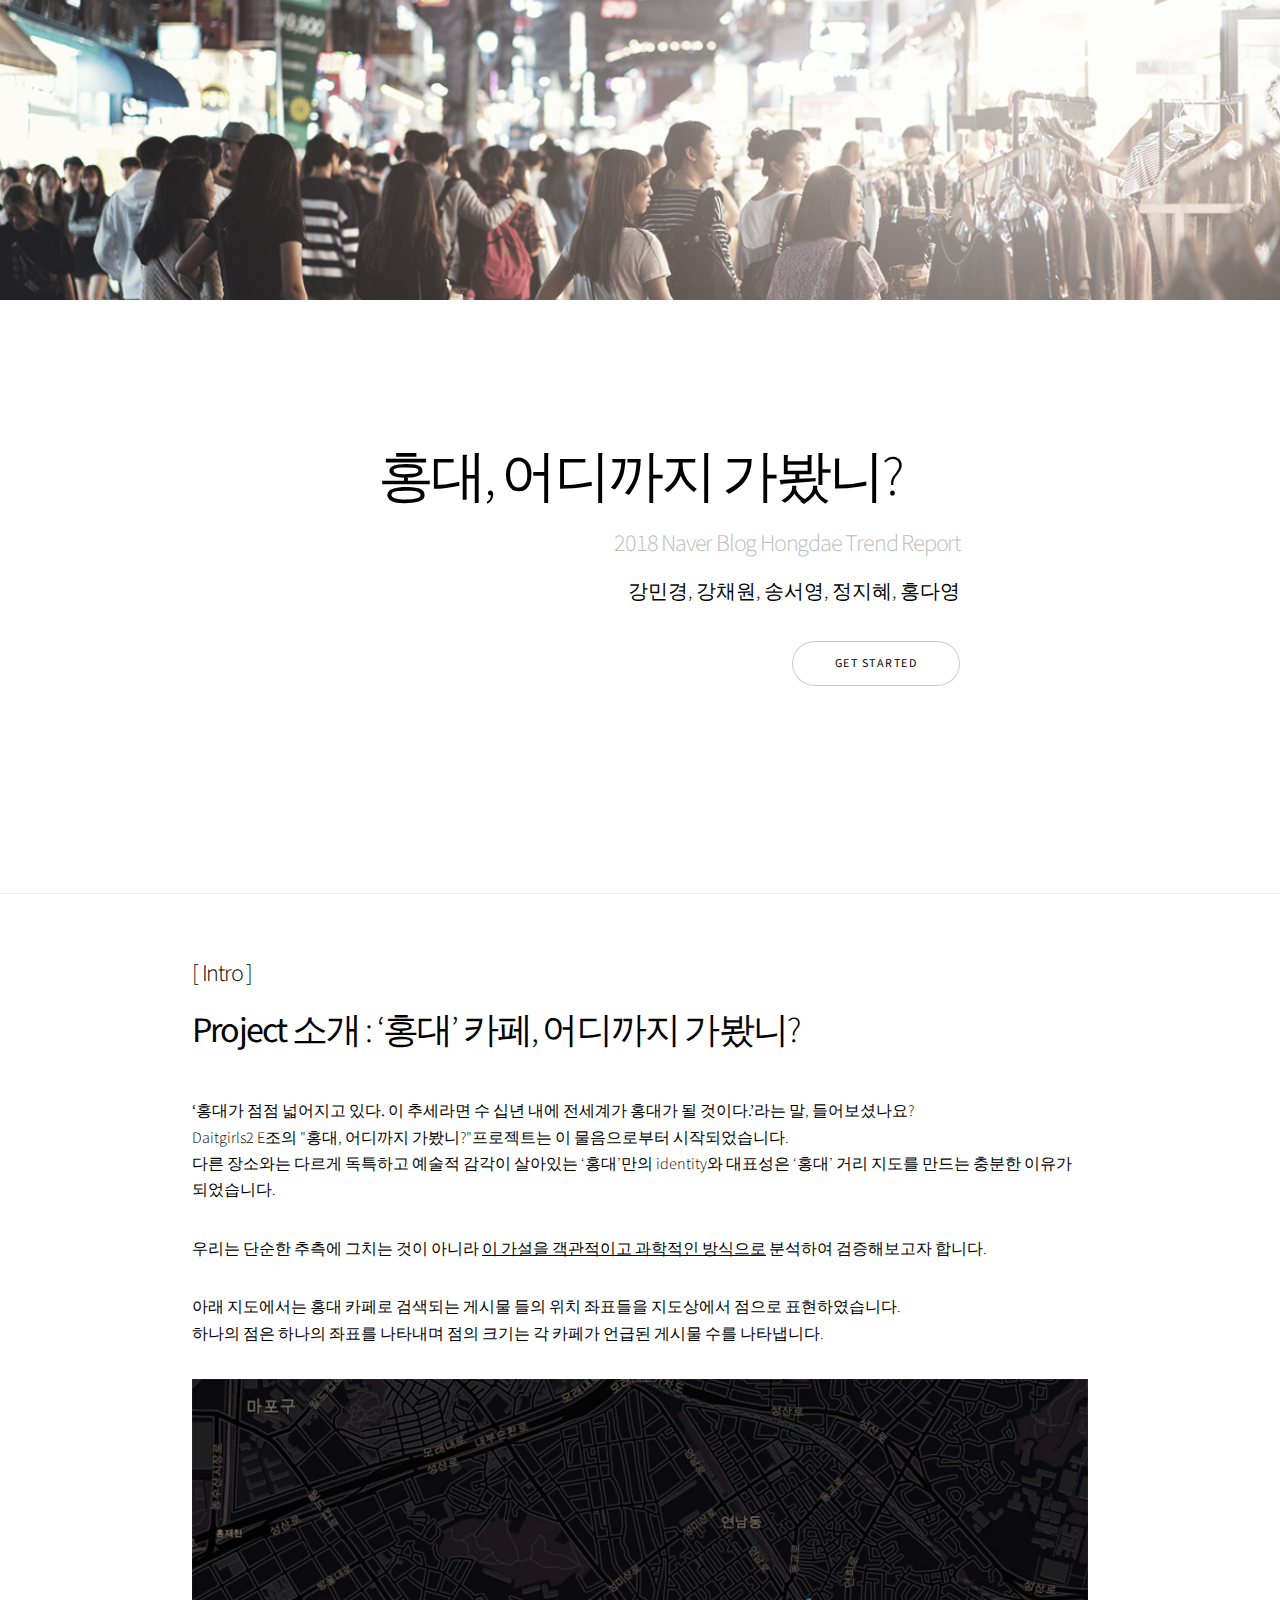
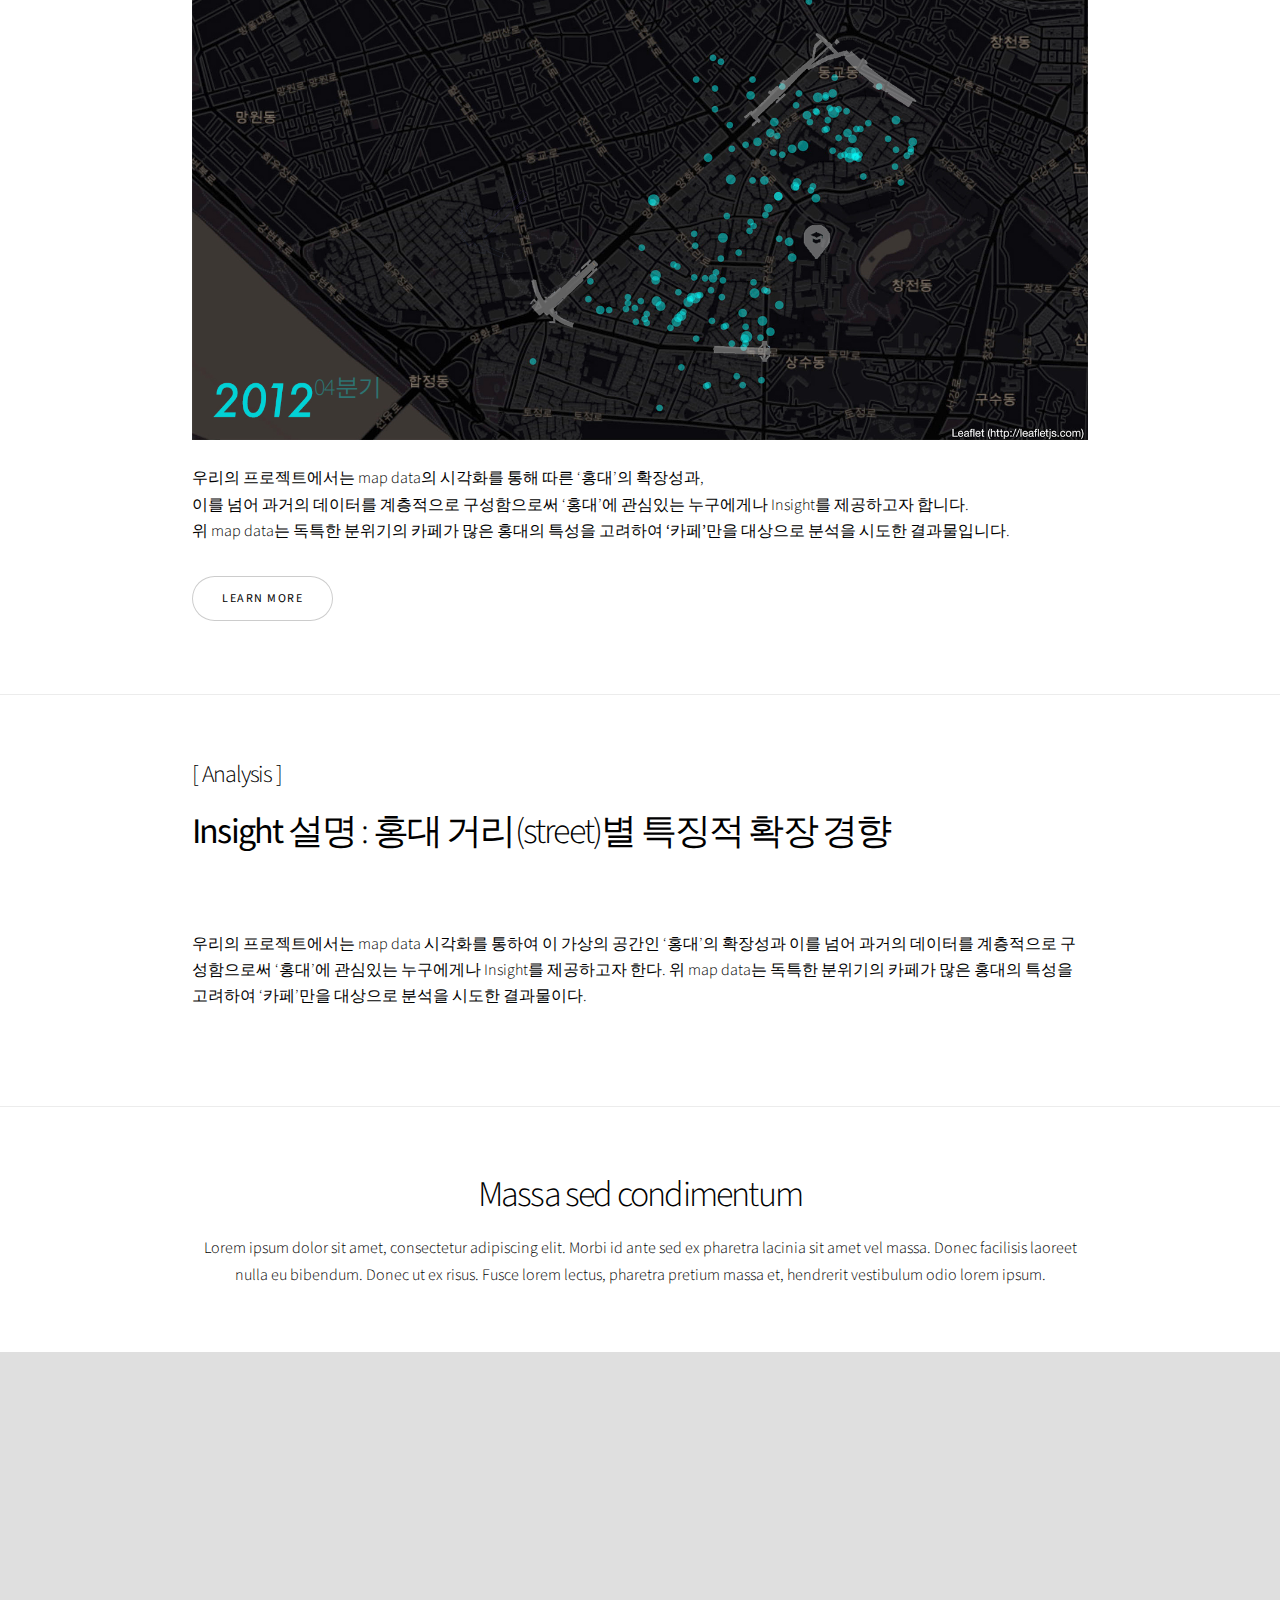
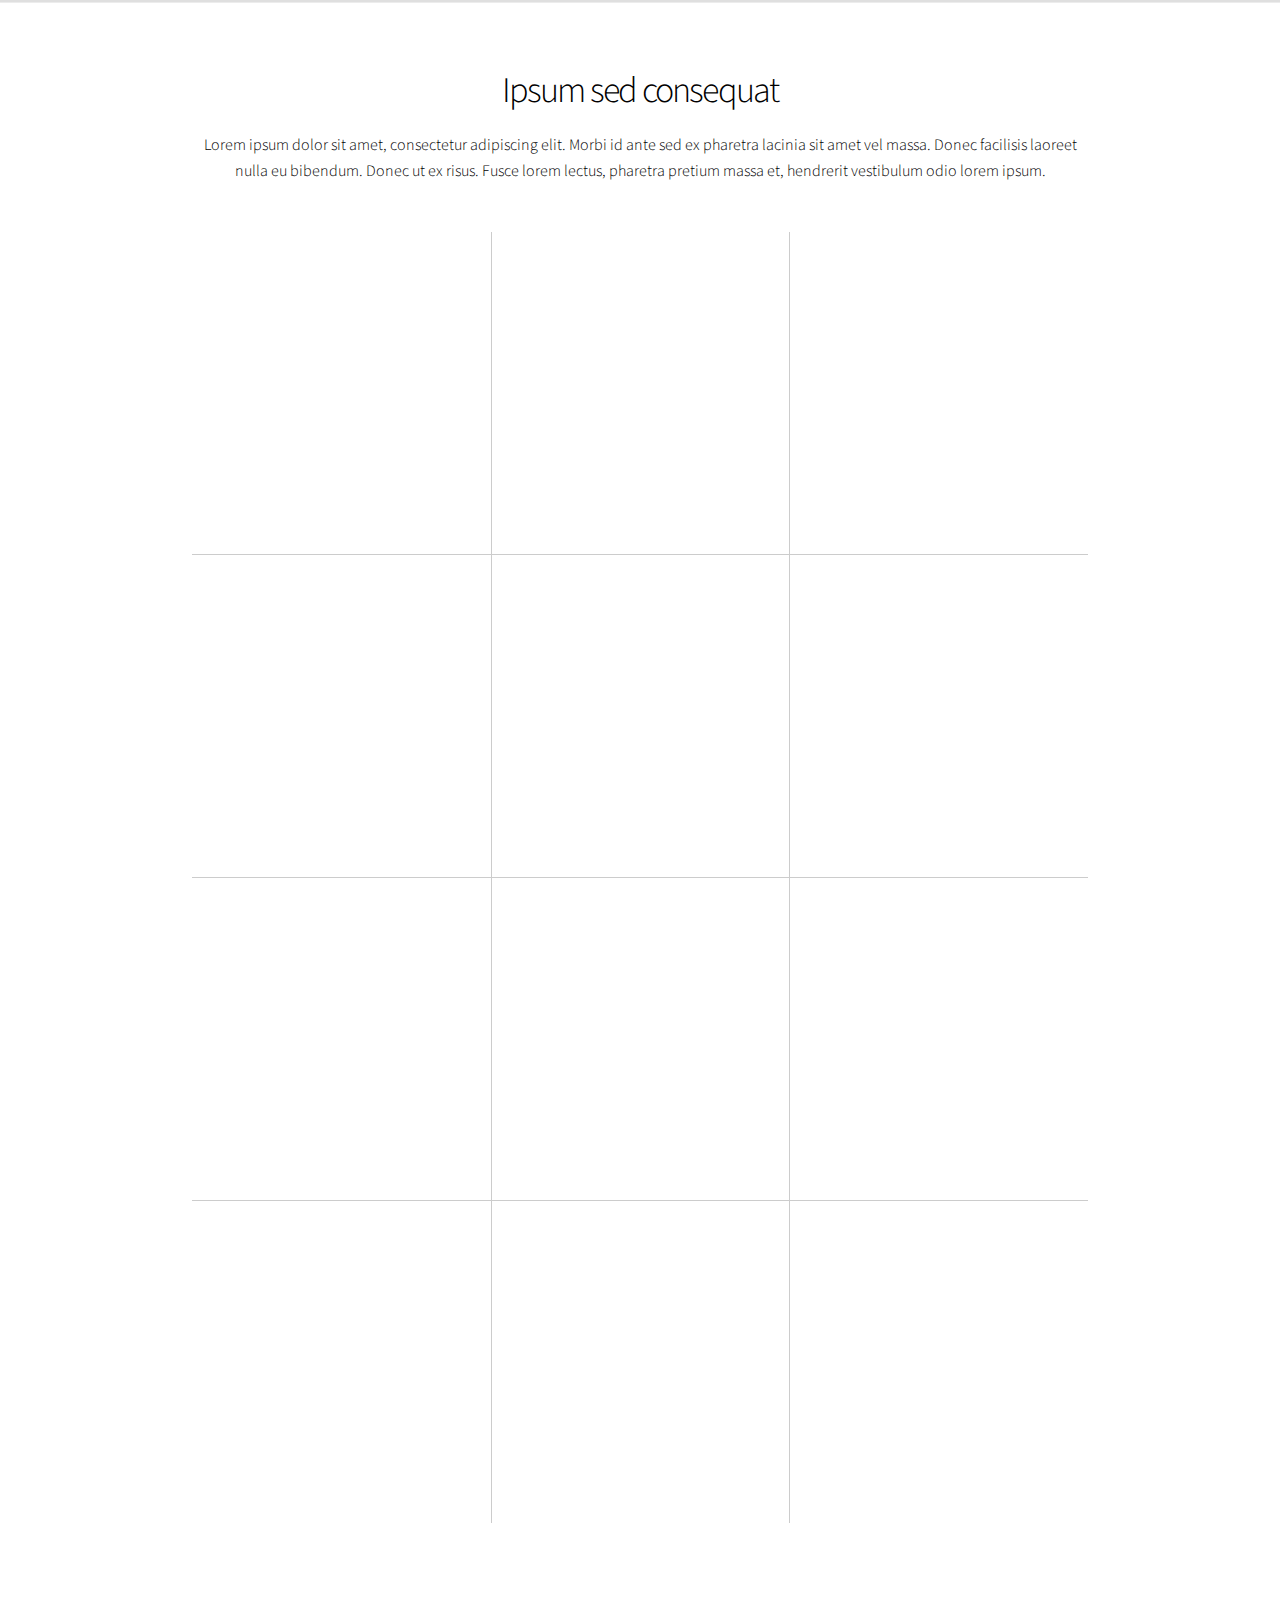
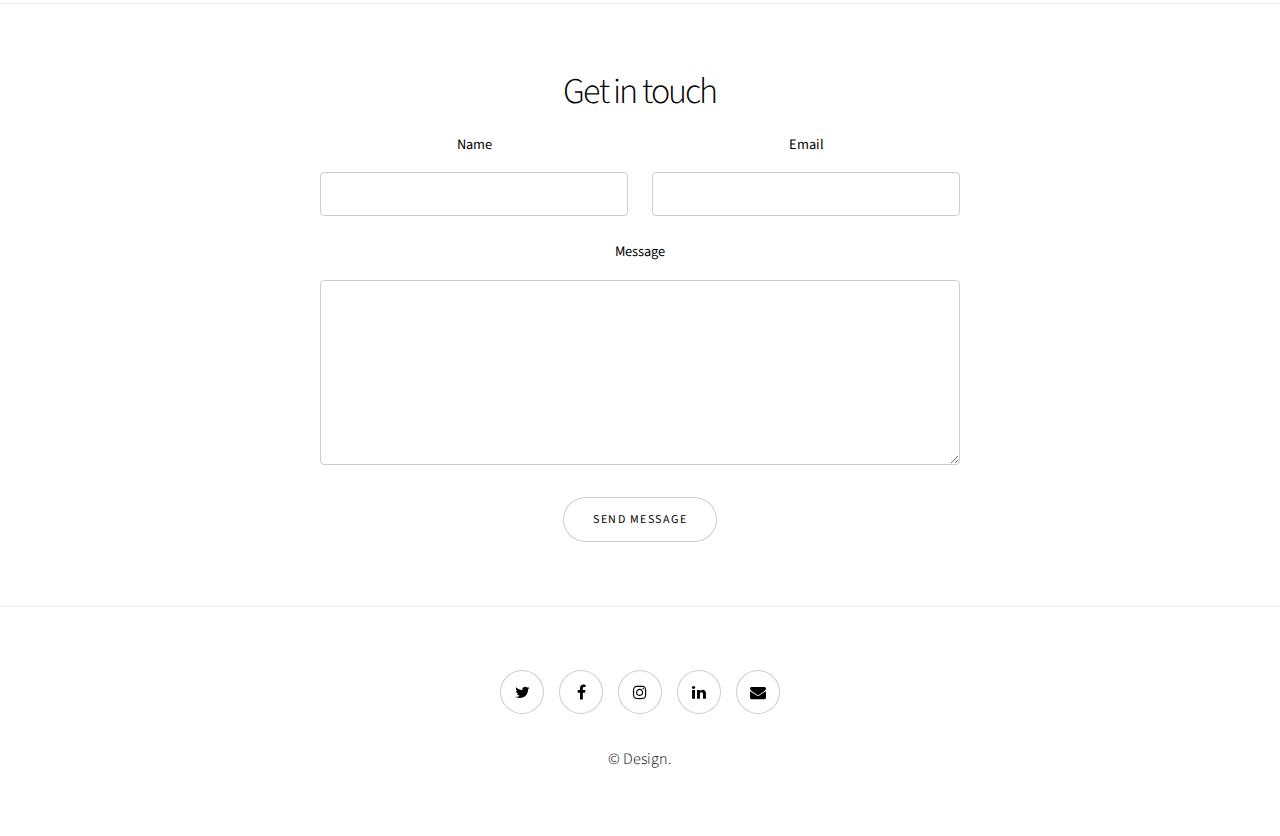
==== index.html @ febfe9d4 "first commit" ====
<!DOCTYPE HTML>

<html>
	<head>
		<title>홍대, 어디까지 가봤니?</title>
		<meta charset="utf-8" />
		<meta name="viewport" content="width=device-width, initial-scale=1, user-scalable=no" />
		<link rel="stylesheet" href="assets/css/main.css" />
		<noscript><link rel="stylesheet" href="assets/css/noscript.css" /></noscript>
	</head>
	<body class="is-preload">

	<!-- Title -->
			<img src="images/hongik-univ.jpg" alt="" class="title-img"/>
		<!-- Wrapper -->
			<div id="wrapper" class="divided">

				<!-- One -->
					<section class="banner style1 orient-left content-align-left image-position-right fullscreen onload-image-fade-in onload-content-fade-right">
						<div class="content">
							<h1 style="text-align: center;"><b>홍대</b>, 어디까지 가봤니?</h1><h3 style="color: #bdbcbc; text-align: right;">2018 Naver Blog Hongdae Trend Report</h3>

							<p class="major" style="text-align: right;">강민경, 강채원, 송서영, 정지혜, 홍다영</p>


							<ul class="actions stacked">
								<li><a href="#first" class="button big wide smooth-scroll-middle">Get Started</a></li>
							</ul>
						</div>
					</section>


				<!-- Two -->
					<section class="spotlight style1 orient-right content-align-left image-position-center onscroll-image-fade-in" id="first">
						<div class="content">
							<h3>[ Intro ]</h3><h2><b> Project 소개</b> : ‘홍대’ 카페, 어디까지 가봤니?</h2><br />
								<b>‘홍대가 점점 넓어지고 있다. 이 추세라면 수 십년 내에 전세계가 홍대가 될 것이다.’</b>라는 말, 들어보셨나요?<br />
								Daitgirls2 E조의 "홍대, 어디까지 가봤니?"프로젝트는 이 물음으로부터 시작되었습니다. <br />
								다른 장소와는 다르게 독특하고 예술적 감각이 살아있는 ‘홍대’만의 identity와 대표성은 ‘홍대’ 거리 지도를 만드는 충분한 이유가 되었습니다.
							</p>우리는 단순한 추측에 그치는 것이 아니라 <u>이 가설을 객관적이고 과학적인 방식으로</u> 분석하여 검증해보고자 합니다.</p>

							<p>아래 지도에서는 <b>홍대 카페</b>로 검색되는 게시물 들의 위치 좌표들을 지도상에서 점으로 표현하였습니다.<br />
								하나의 점은 하나의 좌표를 나타내며 점의 크기는 각 카페가 언급된 게시물 수를 나타냅니다.</p>

							  <ul class="yearly-map">
							    <li><img src="images/img_normal/1.jpg" alt=""><h3>03분기</h3></li>
							    <li><img src="images/img_normal/2.jpg" alt=""><h3>04분기</h3></li>
							    <li><img src="images/img_normal/3.jpg" alt=""><h3>01분기</h3></li>
							    <li><img src="images/img_normal/4.jpg" alt=""><h3>02분기</h3></li>
							    <li><img src="images/img_normal/5.jpg" alt=""><h3>03분기</h3></li>
							    <li><img src="images/img_normal/6.jpg" alt=""><h3>04분기</h3></li>
							    <li><img src="images/img_normal/7.jpg" alt=""><h3>01분기</h3></li>
							    <li><img src="images/img_normal/8.jpg" alt=""><h3>02분기</h3></li>
							    <li><img src="images/img_normal/9.jpg" alt=""><h3>03분기</h3></li>
							    <li><img src="images/img_normal/10.jpg" alt=""><h3>04분기</h3></li>
							    <li><img src="images/img_normal/11.jpg" alt=""><h3>01분기</h3></li>
							    <li><img src="images/img_normal/12.jpg" alt=""><h3>02분기</h3></li>
							    <li><img src="images/img_normal/13.jpg" alt=""><h3>03분기</h3></li>
							    <li><img src="images/img_normal/14.jpg" alt=""><h3>04분기</h3></li>
							    <li><img src="images/img_normal/15.jpg" alt=""><h3>01분기</h3></li>
							    <li><img src="images/img_normal/16.jpg" alt=""><h3>02분기</h3></li>
							    <li><img src="images/img_normal/17.jpg" alt=""><h3>03분기</h3></li>
							    <li><img src="images/img_normal/18.jpg" alt=""><h3>04분기</h3></li>
							    <li><img src="images/img_normal/19.jpg" alt=""><h3>01분기</h3></li>
							    <li><img src="images/img_normal/20.jpg" alt=""><h3>02분기</h3></li>
							    <li><img src="images/img_normal/21.jpg" alt=""><h3>03분기</h3></li>
							    <li><img src="images/img_normal/22.jpg" alt=""><h3>04분기</h3></li>
							    <li><img src="images/img_normal/23.jpg" alt=""><h3>01분기</h3></li>
							    <li><img src="images/img_normal/24.jpg" alt=""><h3>02분기</h3></li>
							  </ul>
								<br /><br /><br /><br /><br /><br /><br /><br /><br /><br /><br /><br /><br /><br /><br /><br /><br /><br /><br /><br />
								<br /><br /><br /><br /><br /><br />
							<p>
								우리의 프로젝트에서는 map data의 시각화를 통해 따른 ‘홍대’의 확장성과, <br />
								이를 넘어 과거의 데이터를 계층적으로 구성함으로써 ‘홍대’에 관심있는 누구에게나 Insight를 제공하고자 합니다.<br />
								위 map data는 독특한 분위기의 카페가 많은 홍대의 특성을 고려하여 <b>‘카페’</b>만을 대상으로 분석을 시도한 결과물입니다.
							</p>


							<ul class="actions stacked">
								<li><a href="#second" class="button">Learn More</a></li>
							</ul>
						</div>
					</section>


					<section class="spotlight style1 orient-right content-align-left image-position-center onscroll-image-fade-in" id="second">
						<div class="content">
							<h3>[ Analysis ]</h3><h2><b> Insight 설명</b> : 홍대 거리(street)별 특징적 확장 경향</h2><br />
								<p></p>
							  <ul class="yearly-map">
							    <!-- <li><img src="images/img_normal/1.jpg" alt=""><h3>03분기</h3></li>
							    <li><img src="images/img_normal/2.jpg" alt=""><h3>04분기</h3></li>
							    <li><img src="images/img_normal/3.jpg" alt=""><h3>01분기</h3></li>
							    <li><img src="images/img_normal/4.jpg" alt=""><h3>02분기</h3></li>
							    <li><img src="images/img_normal/5.jpg" alt=""><h3>03분기</h3></li>
							    <li><img src="images/img_normal/6.jpg" alt=""><h3>04분기</h3></li>
							    <li><img src="images/img_normal/7.jpg" alt=""><h3>01분기</h3></li>
							    <li><img src="images/img_normal/8.jpg" alt=""><h3>02분기</h3></li>
							    <li><img src="images/img_normal/9.jpg" alt=""><h3>03분기</h3></li>
							    <li><img src="images/img_normal/10.jpg" alt=""><h3>04분기</h3></li>
							    <li><img src="images/img_normal/11.jpg" alt=""><h3>01분기</h3></li>
							    <li><img src="images/img_normal/12.jpg" alt=""><h3>02분기</h3></li>
							    <li><img src="images/img_normal/13.jpg" alt=""><h3>03분기</h3></li>
							    <li><img src="images/img_normal/14.jpg" alt=""><h3>04분기</h3></li>
							    <li><img src="images/img_normal/15.jpg" alt=""><h3>01분기</h3></li>
							    <li><img src="images/img_normal/16.jpg" alt=""><h3>02분기</h3></li>
							    <li><img src="images/img_normal/17.jpg" alt=""><h3>03분기</h3></li>
							    <li><img src="images/img_normal/18.jpg" alt=""><h3>04분기</h3></li>
							    <li><img src="images/img_normal/19.jpg" alt=""><h3>01분기</h3></li>
							    <li><img src="images/img_normal/20.jpg" alt=""><h3>02분기</h3></li>
							    <li><img src="images/img_normal/21.jpg" alt=""><h3>03분기</h3></li>
							    <li><img src="images/img_normal/22.jpg" alt=""><h3>04분기</h3></li>
							    <li><img src="images/img_normal/23.jpg" alt=""><h3>01분기</h3></li>
							    <li><img src="images/img_normal/24.jpg" alt=""><h3>02분기</h3></li>
							  </ul>
								<br /><br /><br /><br /><br /><br /><br /><br /><br /><br /><br /><br /><br /><br /><br /><br /><br /><br /><br /><br />
								<br /><br /><br /><br /><br /><br /> -->
							<p>
								우리의 프로젝트에서는 map data 시각화를 통하여 이 가상의 공간인 ‘홍대’의 확장성과 이를 넘어 과거의 데이터를 계층적으로 구성함으로써 ‘홍대’에 관심있는 누구에게나 Insight를 제공하고자 한다.
	위 map data는 독특한 분위기의 카페가 많은 홍대의 특성을 고려하여 ‘카페’만을 대상으로 분석을 시도한 결과물이다.
							</p>


							<ul class="actions stacked">
								<li><a href="#" class="button">Learn More</a></li>
							</ul>
						</div>

					</section>





				<!-- Three -->
					<!-- <section class="spotlight style1 orient-left content-align-left image-position-center onscroll-image-fade-in">
						<div class="content">
							<h2>Tempus adipiscing</h2>
							<p>Lorem ipsum dolor sit amet, consectetur adipiscing elit. Morbi id ante sed ex pharetra lacinia sit amet vel massa. Donec facilisis laoreet nulla eu bibendum. Donec ut ex risus. Fusce lorem lectus, pharetra pretium massa et, hendrerit vestibulum odio lorem ipsum dolor sit amet.</p>
							<ul class="actions stacked">
								<li><a href="#" class="button">Learn More</a></li>
							</ul>
						</div>
						<div class="image">
							<img src="images/spotlight02.jpg" alt="" />
						</div>
					</section> -->

				<!-- Four -->
					<!-- <section class="spotlight style1 orient-right content-align-left image-position-center onscroll-image-fade-in">
						<div class="content">
							<h2>Pharetra etiam nulla</h2>
							<p>Lorem ipsum dolor sit amet, consectetur adipiscing elit. Morbi id ante sed ex pharetra lacinia sit amet vel massa. Donec facilisis laoreet nulla eu bibendum. Donec ut ex risus. Fusce lorem lectus, pharetra pretium massa et, hendrerit vestibulum odio lorem ipsum dolor sit amet.</p>
							<ul class="actions stacked">
								<li><a href="#" class="button">Learn More</a></li>
							</ul>
						</div>
						<div class="image">
							<img src="images/spotlight03.jpg" alt="" />
						</div>
					</section> -->

				<!-- Five -->
					<section class="wrapper style1 align-center">
						<div class="inner">
							<h2>Massa sed condimentum</h2>
							<p>Lorem ipsum dolor sit amet, consectetur adipiscing elit. Morbi id ante sed ex pharetra lacinia sit amet vel massa. Donec facilisis laoreet nulla eu bibendum. Donec ut ex risus. Fusce lorem lectus, pharetra pretium massa et, hendrerit vestibulum odio lorem ipsum.</p>
						</div>

						<!-- Gallery -->
							<div class="gallery style2 medium lightbox onscroll-fade-in">
								<article>
									<a href="images/gallery/fulls/01.jpg" class="image">
										<img src="images/gallery/thumbs/01.jpg" alt="" />
									</a>
									<div class="caption">
										<h3>Ipsum Dolor</h3>
										<p>Lorem ipsum dolor amet, consectetur magna etiam elit. Etiam sed ultrices.</p>
										<ul class="actions fixed">
											<li><span class="button small">Details</span></li>
										</ul>
									</div>
								</article>
								<article>
									<a href="images/gallery/fulls/02.jpg" class="image">
										<img src="images/gallery/thumbs/02.jpg" alt="" />
									</a>
									<div class="caption">
										<h3>Feugiat Lorem</h3>
										<p>Lorem ipsum dolor amet, consectetur magna etiam elit. Etiam sed ultrices.</p>
										<ul class="actions fixed">
											<li><span class="button small">Details</span></li>
										</ul>
									</div>
								</article>
								<article>
									<a href="images/gallery/fulls/03.jpg" class="image">
										<img src="images/gallery/thumbs/03.jpg" alt="" />
									</a>
									<div class="caption">
										<h3>Magna Amet</h3>
										<p>Lorem ipsum dolor amet, consectetur magna etiam elit. Etiam sed ultrices.</p>
										<ul class="actions fixed">
											<li><span class="button small">Details</span></li>
										</ul>
									</div>
								</article>
								<article>
									<a href="images/gallery/fulls/04.jpg" class="image">
										<img src="images/gallery/thumbs/04.jpg" alt="" />
									</a>
									<div class="caption">
										<h3>Sed Tempus</h3>
										<p>Lorem ipsum dolor amet, consectetur magna etiam elit. Etiam sed ultrices.</p>
										<ul class="actions fixed">
											<li><span class="button small">Details</span></li>
										</ul>
									</div>
								</article>
								<article>
									<a href="images/gallery/fulls/05.jpg" class="image">
										<img src="images/gallery/thumbs/05.jpg" alt="" />
									</a>
									<div class="caption">
										<h3>Ultrices Magna</h3>
										<p>Lorem ipsum dolor amet, consectetur magna etiam elit. Etiam sed ultrices.</p>
										<ul class="actions fixed">
											<li><span class="button small">Details</span></li>
										</ul>
									</div>
								</article>
								<article>
									<a href="images/gallery/fulls/06.jpg" class="image">
										<img src="images/gallery/thumbs/06.jpg" alt="" />
									</a>
									<div class="caption">
										<h3>Sed Tempus</h3>
										<p>Lorem ipsum dolor amet, consectetur magna etiam elit. Etiam sed ultrices.</p>
										<ul class="actions fixed">
											<li><span class="button small">Details</span></li>
										</ul>
									</div>
								</article>
								<article>
									<a href="images/gallery/fulls/07.jpg" class="image">
										<img src="images/gallery/thumbs/07.jpg" alt="" />
									</a>
									<div class="caption">
										<h3>Ipsum Lorem</h3>
										<p>Lorem ipsum dolor amet, consectetur magna etiam elit. Etiam sed ultrices.</p>
										<ul class="actions fixed">
											<li><span class="button small">Details</span></li>
										</ul>
									</div>
								</article>
								<article>
									<a href="images/gallery/fulls/08.jpg" class="image">
										<img src="images/gallery/thumbs/08.jpg" alt="" />
									</a>
									<div class="caption">
										<h3>Magna Risus</h3>
										<p>Lorem ipsum dolor amet, consectetur magna etiam elit. Etiam sed ultrices.</p>
										<ul class="actions fixed">
											<li><span class="button small">Details</span></li>
										</ul>
									</div>
								</article>
								<article>
									<a href="images/gallery/fulls/09.jpg" class="image">
										<img src="images/gallery/thumbs/09.jpg" alt="" />
									</a>
									<div class="caption">
										<h3>Tempus Dolor</h3>
										<p>Lorem ipsum dolor amet, consectetur magna etiam elit. Etiam sed ultrices.</p>
										<ul class="actions fixed">
											<li><span class="button small">Details</span></li>
										</ul>
									</div>
								</article>
								<article>
									<a href="images/gallery/fulls/10.jpg" class="image">
										<img src="images/gallery/thumbs/10.jpg" alt="" />
									</a>
									<div class="caption">
										<h3>Sed Etiam</h3>
										<p>Lorem ipsum dolor amet, consectetur magna etiam elit. Etiam sed ultrices.</p>
										<ul class="actions fixed">
											<li><span class="button small">Details</span></li>
										</ul>
									</div>
								</article>
								<article>
									<a href="images/gallery/fulls/11.jpg" class="image">
										<img src="images/gallery/thumbs/11.jpg" alt="" />
									</a>
									<div class="caption">
										<h3>Magna Lorem</h3>
										<p>Lorem ipsum dolor amet, consectetur magna etiam elit. Etiam sed ultrices.</p>
										<ul class="actions fixed">
											<li><span class="button small">Details</span></li>
										</ul>
									</div>
								</article>
								<article>
									<a href="images/gallery/fulls/12.jpg" class="image">
										<img src="images/gallery/thumbs/12.jpg" alt="" />
									</a>
									<div class="caption">
										<h3>Ipsum Dolor</h3>
										<p>Lorem ipsum dolor amet, consectetur magna etiam elit. Etiam sed ultrices.</p>
										<ul class="actions fixed">
											<li><span class="button small">Details</span></li>
										</ul>
									</div>
								</article>
							</div>

					</section>

				<!-- Six -->
					<section class="wrapper style1 align-center">
						<div class="inner">
							<h2>Ipsum sed consequat</h2>
							<p>Lorem ipsum dolor sit amet, consectetur adipiscing elit. Morbi id ante sed ex pharetra lacinia sit amet vel massa. Donec facilisis laoreet nulla eu bibendum. Donec ut ex risus. Fusce lorem lectus, pharetra pretium massa et, hendrerit vestibulum odio lorem ipsum.</p>
							<div class="items style1 medium onscroll-fade-in">
								<section>
									<span class="icon style2 major fa-diamond"></span>
									<h3>Lorem</h3>
									<p>Lorem ipsum dolor sit amet, consectetur adipiscing elit. Morbi dui turpis, cursus eget orci amet aliquam congue semper. Etiam eget ultrices risus nec tempor elit.</p>
								</section>
								<section>
									<span class="icon style2 major fa-save"></span>
									<h3>Ipsum</h3>
									<p>Lorem ipsum dolor sit amet, consectetur adipiscing elit. Morbi dui turpis, cursus eget orci amet aliquam congue semper. Etiam eget ultrices risus nec tempor elit.</p>
								</section>
								<section>
									<span class="icon style2 major fa-bar-chart"></span>
									<h3>Dolor</h3>
									<p>Lorem ipsum dolor sit amet, consectetur adipiscing elit. Morbi dui turpis, cursus eget orci amet aliquam congue semper. Etiam eget ultrices risus nec tempor elit.</p>
								</section>
								<section>
									<span class="icon style2 major fa-wifi"></span>
									<h3>Amet</h3>
									<p>Lorem ipsum dolor sit amet, consectetur adipiscing elit. Morbi dui turpis, cursus eget orci amet aliquam congue semper. Etiam eget ultrices risus nec tempor elit.</p>
								</section>
								<section>
									<span class="icon style2 major fa-cog"></span>
									<h3>Magna</h3>
									<p>Lorem ipsum dolor sit amet, consectetur adipiscing elit. Morbi dui turpis, cursus eget orci amet aliquam congue semper. Etiam eget ultrices risus nec tempor elit.</p>
								</section>
								<section>
									<span class="icon style2 major fa-paper-plane"></span>
									<h3>Tempus</h3>
									<p>Lorem ipsum dolor sit amet, consectetur adipiscing elit. Morbi dui turpis, cursus eget orci amet aliquam congue semper. Etiam eget ultrices risus nec tempor elit.</p>
								</section>
								<section>
									<span class="icon style2 major fa-desktop"></span>
									<h3>Aliquam</h3>
									<p>Lorem ipsum dolor sit amet, consectetur adipiscing elit. Morbi dui turpis, cursus eget orci amet aliquam congue semper. Etiam eget ultrices risus nec tempor elit.</p>
								</section>
								<section>
									<span class="icon style2 major fa-refresh"></span>
									<h3>Elit</h3>
									<p>Lorem ipsum dolor sit amet, consectetur adipiscing elit. Morbi dui turpis, cursus eget orci amet aliquam congue semper. Etiam eget ultrices risus nec tempor elit.</p>
								</section>
								<section>
									<span class="icon style2 major fa-hashtag"></span>
									<h3>Morbi</h3>
									<p>Lorem ipsum dolor sit amet, consectetur adipiscing elit. Morbi dui turpis, cursus eget orci amet aliquam congue semper. Etiam eget ultrices risus nec tempor elit.</p>
								</section>
								<section>
									<span class="icon style2 major fa-bolt"></span>
									<h3>Turpis</h3>
									<p>Lorem ipsum dolor sit amet, consectetur adipiscing elit. Morbi dui turpis, cursus eget orci amet aliquam congue semper. Etiam eget ultrices risus nec tempor elit.</p>
								</section>
								<section>
									<span class="icon style2 major fa-envelope"></span>
									<h3>Ultrices</h3>
									<p>Lorem ipsum dolor sit amet, consectetur adipiscing elit. Morbi dui turpis, cursus eget orci amet aliquam congue semper. Etiam eget ultrices risus nec tempor elit.</p>
								</section>
								<section>
									<span class="icon style2 major fa-leaf"></span>
									<h3>Risus</h3>
									<p>Lorem ipsum dolor sit amet, consectetur adipiscing elit. Morbi dui turpis, cursus eget orci amet aliquam congue semper. Etiam eget ultrices risus nec tempor elit.</p>
								</section>
							</div>
						</div>
					</section>

				<!-- Seven -->
					<section class="wrapper style1 align-center">
						<div class="inner medium">
							<h2>Get in touch</h2>
							<form method="post" action="#">
								<div class="fields">
									<div class="field half">
										<label for="name">Name</label>
										<input type="text" name="name" id="name" value="" />
									</div>
									<div class="field half">
										<label for="email">Email</label>
										<input type="email" name="email" id="email" value="" />
									</div>
									<div class="field">
										<label for="message">Message</label>
										<textarea name="message" id="message" rows="6"></textarea>
									</div>
								</div>
								<ul class="actions special">
									<li><input type="submit" name="submit" id="submit" value="Send Message" /></li>
								</ul>
							</form>

						</div>
					</section>

				<!-- Footer -->
					<footer class="wrapper style1 align-center">
						<div class="inner">
							<ul class="icons">
								<li><a href="#" class="icon style2 fa-twitter"><span class="label">Twitter</span></a></li>
								<li><a href="#" class="icon style2 fa-facebook"><span class="label">Facebook</span></a></li>
								<li><a href="#" class="icon style2 fa-instagram"><span class="label">Instagram</span></a></li>
								<li><a href="#" class="icon style2 fa-linkedin"><span class="label">LinkedIn</span></a></li>
								<li><a href="#" class="icon style2 fa-envelope"><span class="label">Email</span></a></li>
							</ul>
							<p>&copy; Design</a>.</p>
						</div>
					</footer>

			</div>

		<!-- Scripts -->
			<script src="assets/js/jquery.min.js"></script>
			<script src="assets/js/jquery.scrollex.min.js"></script>
			<script src="assets/js/jquery.scrolly.min.js"></script>
			<script src="assets/js/browser.min.js"></script>
			<script src="assets/js/breakpoints.min.js"></script>
			<script src="assets/js/util.js"></script>
			<script src="assets/js/main.js"></script>


		  <script>
			  var lis = document.querySelectorAll(".yearly-map li");
			  var index = 0;
			  var paused = false;

			  window.addEventListener('load', function() {
			    nextSlide();

			    document.querySelector('.yearly-map').addEventListener('mouseover', function() {
			      paused = true;
			    });
			    document.querySelector('.yearly-map').addEventListener('mouseleave', function() {
			      paused = false;
			    });
			  })

			  function nextSlide() {
			    window.setTimeout(nextSlide, 500);
			    if(paused) return;

			    for(var i = 0; i < lis.length; i++) {
			      if(i === index) {
			        lis[i].setAttribute("class", "visible");
			      } else {
			        lis[i].setAttribute("class", "");
			      }
			    }

			    index = (index + 1) % lis.length;
			  }
		  </script>

	</body>
</html>
---- assets/css/main.css ----
@import url(font-awesome.min.css);
@import url("https://fonts.googleapis.com/css?family=Source+Sans+Pro:300,300i,400,400i");

html, body, div, span, applet, object,
iframe, h1, h2, h3, h4, h5, h6, p, blockquote,
pre, a, abbr, acronym, address, big, cite,
code, del, dfn, em, img, ins, kbd, q, s, samp,
small, strike, strong, sub, sup, tt, var, b,
u, i, center, dl, dt, dd, ol, ul, li, fieldset,
form, label, legend, table, caption, tbody,
tfoot, thead, tr, th, td, article, aside,
canvas, details, embed, figure, figcaption,
footer, header, hgroup, menu, nav, output, ruby,
section, summary, time, mark, audio, video {
	margin: 0;
	padding: 0;
	border: 0;
	font-size: 100%;
	font: inherit;
	vertical-align: baseline;}

article, aside, details, figcaption, figure,
footer, header, hgroup, menu, nav, section {
	display: block;
	height: 100%;
}

body {
	line-height: 1;
}

ol, ul {
	list-style: none;
}

blockquote, q {
	quotes: none;
}

	blockquote:before, blockquote:after, q:before, q:after {
		content: '';
		content: none;
	}

table {
	border-collapse: collapse;
	border-spacing: 0;
}

body {
	-webkit-text-size-adjust: none;
}

mark {
	background-color: transparent;
	color: inherit;
}

input::-moz-focus-inner {
	border: 0;
	padding: 0;
}

input, select, textarea {
	-moz-appearance: none;
	-webkit-appearance: none;
	-ms-appearance: none;
	appearance: none;
}

/* Basic */

	@-ms-viewport {
		width: device-width;
	}

	body {
		-ms-overflow-style: scrollbar;
	}

	@media screen and (max-width: 480px) {

		html, body {
			min-width: 320px;
		}

	}

	html {
		box-sizing: border-box;
	}

	*, *:before, *:after {
		box-sizing: inherit;
	}

	body {
		background: #ffffff;
	}

		body.is-preload *, body.is-preload *:before, body.is-preload *:after {
			-moz-animation: none !important;
			-webkit-animation: none !important;
			-ms-animation: none !important;
			animation: none !important;
			-moz-transition: none !important;
			-webkit-transition: none !important;
			-ms-transition: none !important;
			transition: none !important;
		}

/* Type */

	html {
		font-size: 18pt;
	}

		@media screen and (max-width: 1680px) {

			html {
				font-size: 14pt;
			}

		}

		@media screen and (max-width: 1280px) {

			html {
				font-size: 12pt;
			}

		}

		@media screen and (max-width: 736px) {

			html {
				font-size: 11pt;
			}

		}

		@media screen and (max-width: 360px) {

			html {
				font-size: 10pt;
			}

		}

	body {
		background-color: #ffffff;
		color: #000000;
	}

	body, input, select, textarea {
		font-family: "Source Sans Pro", Helvetica, sans-serif;
		font-size: 1rem;
		font-weight: 300;
		line-height: 1.65;
	}

	a {
		-moz-transition: color 0.2s ease-in-out;
		-webkit-transition: color 0.2s ease-in-out;
		-ms-transition: color 0.2s ease-in-out;
		transition: color 0.2s ease-in-out;
		text-decoration: underline;
	}

		a:hover {
			text-decoration: none;
		}

	strong, b {
		font-weight: 400;
	}

	em, i {
		font-style: italic;
	}

	p {
		margin: 0 0 2rem 0;
	}

		p.major {
			font-size: 1.25rem;
		}

	h1, h2, h3, h4, h5, h6 {
		font-weight: 300;
		line-height: 1.375;
		letter-spacing: -0.05em;
		margin: 0 0 1rem 0;
	}

		h1 a, h2 a, h3 a, h4 a, h5 a, h6 a {
			color: inherit;
			text-decoration: none;
		}

	h1 {
		font-size: 3.5rem;
		line-height: 1.2;
	}

	h2 {
		font-size: 2.25rem;
	}

	h3 {
		font-size: 1.5rem;
	}

	h4 {
		font-size: 1.1rem;
	}

	h5 {
		font-size: 0.9rem;
	}

	h6 {
		font-size: 0.7rem;
	}

	sub {
		font-size: 0.8rem;
		position: relative;
		top: 0.5rem;
	}

	sup {
		font-size: 0.8rem;
		position: relative;
		top: -0.5rem;
	}

	blockquote {
		border-left: solid 4px;
		font-style: italic;
		margin: 0 0 2rem 0;
		padding: 0.5rem 0 0.5rem 2rem;
	}

	code {
		border-radius: 4px;
		font-family: "Courier New", monospace;
		font-size: 0.9em;
		margin: 0 0.25rem;
		padding: 0.25rem 0.325rem;
	}

	pre {
		-webkit-overflow-scrolling: touch;
		font-family: "Courier New", monospace;
		font-size: 0.9em;
		margin: 0 0 2rem 0;
	}

		pre code {
			display: block;
			line-height: 1.5;
			padding: 0.75rem 1rem;
			overflow-x: auto;
		}

	hr {
		border: 0;
		border-bottom: solid 1px;
		margin: 2.5rem 0;
	}

		hr.major {
			margin: 3.5rem 0;
		}

	.align-left {
		text-align: left;
	}

	.align-center {
		text-align: center;
	}

	.align-right {
		text-align: right;
	}

	@media screen and (max-width: 736px) {

		p.major {
			font-size: 1.1rem;
		}

		h1 {
			font-size: 2.5rem;
		}

		h2 {
			font-size: 2rem;
		}

		h3 {
			font-size: 1.25rem;
		}

		h4 {
			font-size: 1rem;
		}

	}

	input, select, textarea {
		color: #000000;
	}

	a {
		color: #000000;
	}

		a:hover {
			color: #47D3E5;
		}

	strong, b {
		color: #000000;
	}

	h1, h2, h3, h4, h5, h6 {
		color: #000000;
	}

	blockquote {
		border-left-color: rgba(0, 0, 0, 0.2);
	}

	code {
		background: rgba(0, 0, 0, 0.05);
		border-color: rgba(0, 0, 0, 0.2);
	}

	hr {
		border-bottom-color: rgba(0, 0, 0, 0.2);
	}

/* Row */

	.row {
		display: flex;
		flex-wrap: wrap;
		box-sizing: border-box;
		align-items: stretch;
	}

		.row > * {
			box-sizing: border-box;
		}

		.row.gtr-uniform > * > :last-child {
			margin-bottom: 0;
		}

		.row.aln-left {
			justify-content: flex-start;
		}

		.row.aln-center {
			justify-content: center;
		}

		.row.aln-right {
			justify-content: flex-end;
		}

		.row.aln-top {
			align-items: flex-start;
		}

		.row.aln-middle {
			align-items: center;
		}

		.row.aln-bottom {
			align-items: flex-end;
		}

		.row > .imp {
			order: -1;
		}

		.row > .col-1 {
			width: 8.3333333333%;
		}

		.row > .off-1 {
			margin-left: 8.3333333333%;
		}

		.row > .col-2 {
			width: 16.6666666667%;
		}

		.row > .off-2 {
			margin-left: 16.6666666667%;
		}

		.row > .col-3 {
			width: 25%;
		}

		.row > .off-3 {
			margin-left: 25%;
		}

		.row > .col-4 {
			width: 33.3333333333%;
		}

		.row > .off-4 {
			margin-left: 33.3333333333%;
		}

		.row > .col-5 {
			width: 41.6666666667%;
		}

		.row > .off-5 {
			margin-left: 41.6666666667%;
		}

		.row > .col-6 {
			width: 50%;
		}

		.row > .off-6 {
			margin-left: 50%;
		}

		.row > .col-7 {
			width: 58.3333333333%;
		}

		.row > .off-7 {
			margin-left: 58.3333333333%;
		}

		.row > .col-8 {
			width: 66.6666666667%;
		}

		.row > .off-8 {
			margin-left: 66.6666666667%;
		}

		.row > .col-9 {
			width: 75%;
		}

		.row > .off-9 {
			margin-left: 75%;
		}

		.row > .col-10 {
			width: 83.3333333333%;
		}

		.row > .off-10 {
			margin-left: 83.3333333333%;
		}

		.row > .col-11 {
			width: 91.6666666667%;
		}

		.row > .off-11 {
			margin-left: 91.6666666667%;
		}

		.row > .col-12 {
			width: 100%;
		}

		.row > .off-12 {
			margin-left: 100%;
		}

		.row.gtr-0 {
			margin-top: 0;
			margin-left: 0rem;
		}

			.row.gtr-0 > * {
				padding: 0 0 0 0rem;
			}

			.row.gtr-0.gtr-uniform {
				margin-top: 0rem;
			}

				.row.gtr-0.gtr-uniform > * {
					padding-top: 0rem;
				}

		.row.gtr-25 {
			margin-top: 0;
			margin-left: -0.5rem;
		}

			.row.gtr-25 > * {
				padding: 0 0 0 0.5rem;
			}

			.row.gtr-25.gtr-uniform {
				margin-top: -0.5rem;
			}

				.row.gtr-25.gtr-uniform > * {
					padding-top: 0.5rem;
				}

		.row.gtr-50 {
			margin-top: 0;
			margin-left: -1rem;
		}

			.row.gtr-50 > * {
				padding: 0 0 0 1rem;
			}

			.row.gtr-50.gtr-uniform {
				margin-top: -1rem;
			}

				.row.gtr-50.gtr-uniform > * {
					padding-top: 1rem;
				}

		.row {
			margin-top: 0;
			margin-left: -2rem;
		}

			.row > * {
				padding: 0 0 0 2rem;
			}

			.row.gtr-uniform {
				margin-top: -2rem;
			}

				.row.gtr-uniform > * {
					padding-top: 2rem;
				}

		.row.gtr-150 {
			margin-top: 0;
			margin-left: -3rem;
		}

			.row.gtr-150 > * {
				padding: 0 0 0 3rem;
			}

			.row.gtr-150.gtr-uniform {
				margin-top: -3rem;
			}

				.row.gtr-150.gtr-uniform > * {
					padding-top: 3rem;
				}

		.row.gtr-200 {
			margin-top: 0;
			margin-left: -4rem;
		}

			.row.gtr-200 > * {
				padding: 0 0 0 4rem;
			}

			.row.gtr-200.gtr-uniform {
				margin-top: -4rem;
			}

				.row.gtr-200.gtr-uniform > * {
					padding-top: 4rem;
				}

		@media screen and (max-width: 1680px) {

			.row {
				display: flex;
				flex-wrap: wrap;
				box-sizing: border-box;
				align-items: stretch;
			}

				.row > * {
					box-sizing: border-box;
				}

				.row.gtr-uniform > * > :last-child {
					margin-bottom: 0;
				}

				.row.aln-left {
					justify-content: flex-start;
				}

				.row.aln-center {
					justify-content: center;
				}

				.row.aln-right {
					justify-content: flex-end;
				}

				.row.aln-top {
					align-items: flex-start;
				}

				.row.aln-middle {
					align-items: center;
				}

				.row.aln-bottom {
					align-items: flex-end;
				}

				.row > .imp-xlarge {
					order: -1;
				}

				.row > .col-1-xlarge {
					width: 8.3333333333%;
				}

				.row > .off-1-xlarge {
					margin-left: 8.3333333333%;
				}

				.row > .col-2-xlarge {
					width: 16.6666666667%;
				}

				.row > .off-2-xlarge {
					margin-left: 16.6666666667%;
				}

				.row > .col-3-xlarge {
					width: 25%;
				}

				.row > .off-3-xlarge {
					margin-left: 25%;
				}

				.row > .col-4-xlarge {
					width: 33.3333333333%;
				}

				.row > .off-4-xlarge {
					margin-left: 33.3333333333%;
				}

				.row > .col-5-xlarge {
					width: 41.6666666667%;
				}

				.row > .off-5-xlarge {
					margin-left: 41.6666666667%;
				}

				.row > .col-6-xlarge {
					width: 50%;
				}

				.row > .off-6-xlarge {
					margin-left: 50%;
				}

				.row > .col-7-xlarge {
					width: 58.3333333333%;
				}

				.row > .off-7-xlarge {
					margin-left: 58.3333333333%;
				}

				.row > .col-8-xlarge {
					width: 66.6666666667%;
				}

				.row > .off-8-xlarge {
					margin-left: 66.6666666667%;
				}

				.row > .col-9-xlarge {
					width: 75%;
				}

				.row > .off-9-xlarge {
					margin-left: 75%;
				}

				.row > .col-10-xlarge {
					width: 83.3333333333%;
				}

				.row > .off-10-xlarge {
					margin-left: 83.3333333333%;
				}

				.row > .col-11-xlarge {
					width: 91.6666666667%;
				}

				.row > .off-11-xlarge {
					margin-left: 91.6666666667%;
				}

				.row > .col-12-xlarge {
					width: 100%;
				}

				.row > .off-12-xlarge {
					margin-left: 100%;
				}

				.row.gtr-0 {
					margin-top: 0;
					margin-left: 0rem;
				}

					.row.gtr-0 > * {
						padding: 0 0 0 0rem;
					}

					.row.gtr-0.gtr-uniform {
						margin-top: 0rem;
					}

						.row.gtr-0.gtr-uniform > * {
							padding-top: 0rem;
						}

				.row.gtr-25 {
					margin-top: 0;
					margin-left: -0.5rem;
				}

					.row.gtr-25 > * {
						padding: 0 0 0 0.5rem;
					}

					.row.gtr-25.gtr-uniform {
						margin-top: -0.5rem;
					}

						.row.gtr-25.gtr-uniform > * {
							padding-top: 0.5rem;
						}

				.row.gtr-50 {
					margin-top: 0;
					margin-left: -1rem;
				}

					.row.gtr-50 > * {
						padding: 0 0 0 1rem;
					}

					.row.gtr-50.gtr-uniform {
						margin-top: -1rem;
					}

						.row.gtr-50.gtr-uniform > * {
							padding-top: 1rem;
						}

				.row {
					margin-top: 0;
					margin-left: -2rem;
				}

					.row > * {
						padding: 0 0 0 2rem;
					}

					.row.gtr-uniform {
						margin-top: -2rem;
					}

						.row.gtr-uniform > * {
							padding-top: 2rem;
						}

				.row.gtr-150 {
					margin-top: 0;
					margin-left: -3rem;
				}

					.row.gtr-150 > * {
						padding: 0 0 0 3rem;
					}

					.row.gtr-150.gtr-uniform {
						margin-top: -3rem;
					}

						.row.gtr-150.gtr-uniform > * {
							padding-top: 3rem;
						}

				.row.gtr-200 {
					margin-top: 0;
					margin-left: -4rem;
				}

					.row.gtr-200 > * {
						padding: 0 0 0 4rem;
					}

					.row.gtr-200.gtr-uniform {
						margin-top: -4rem;
					}

						.row.gtr-200.gtr-uniform > * {
							padding-top: 4rem;
						}

		}

		 .title-img{
			height: 300px;
			width: 100%;
			object-fit: cover;
		}

		@media screen and (max-width: 1280px) {

			.row {
				display: flex;
				flex-wrap: wrap;
				box-sizing: border-box;
				align-items: stretch;
			}

				.row > * {
					box-sizing: border-box;
				}

				.row.gtr-uniform > * > :last-child {
					margin-bottom: 0;
				}

				.row.aln-left {
					justify-content: flex-start;
				}

				.row.aln-center {
					justify-content: center;
				}

				.row.aln-right {
					justify-content: flex-end;
				}

				.row.aln-top {
					align-items: flex-start;
				}

				.row.aln-middle {
					align-items: center;
				}

				.row.aln-bottom {
					align-items: flex-end;
				}

				.row > .imp-large {
					order: -1;
				}

				.row > .col-1-large {
					width: 8.3333333333%;
				}

				.row > .off-1-large {
					margin-left: 8.3333333333%;
				}

				.row > .col-2-large {
					width: 16.6666666667%;
				}

				.row > .off-2-large {
					margin-left: 16.6666666667%;
				}

				.row > .col-3-large {
					width: 25%;
				}

				.row > .off-3-large {
					margin-left: 25%;
				}

				.row > .col-4-large {
					width: 33.3333333333%;
				}

				.row > .off-4-large {
					margin-left: 33.3333333333%;
				}

				.row > .col-5-large {
					width: 41.6666666667%;
				}

				.row > .off-5-large {
					margin-left: 41.6666666667%;
				}

				.row > .col-6-large {
					width: 50%;
				}

				.row > .off-6-large {
					margin-left: 50%;
				}

				.row > .col-7-large {
					width: 58.3333333333%;
				}

				.row > .off-7-large {
					margin-left: 58.3333333333%;
				}

				.row > .col-8-large {
					width: 66.6666666667%;
				}

				.row > .off-8-large {
					margin-left: 66.6666666667%;
				}

				.row > .col-9-large {
					width: 75%;
				}

				.row > .off-9-large {
					margin-left: 75%;
				}

				.row > .col-10-large {
					width: 83.3333333333%;
				}

				.row > .off-10-large {
					margin-left: 83.3333333333%;
				}

				.row > .col-11-large {
					width: 91.6666666667%;
				}

				.row > .off-11-large {
					margin-left: 91.6666666667%;
				}

				.row > .col-12-large {
					width: 100%;
				}

				.row > .off-12-large {
					margin-left: 100%;
				}

				.row.gtr-0 {
					margin-top: 0;
					margin-left: 0rem;
				}

					.row.gtr-0 > * {
						padding: 0 0 0 0rem;
					}

					.row.gtr-0.gtr-uniform {
						margin-top: 0rem;
					}

						.row.gtr-0.gtr-uniform > * {
							padding-top: 0rem;
						}

				.row.gtr-25 {
					margin-top: 0;
					margin-left: -0.5rem;
				}

					.row.gtr-25 > * {
						padding: 0 0 0 0.5rem;
					}

					.row.gtr-25.gtr-uniform {
						margin-top: -0.5rem;
					}

						.row.gtr-25.gtr-uniform > * {
							padding-top: 0.5rem;
						}

				.row.gtr-50 {
					margin-top: 0;
					margin-left: -1rem;
				}

					.row.gtr-50 > * {
						padding: 0 0 0 1rem;
					}

					.row.gtr-50.gtr-uniform {
						margin-top: -1rem;
					}

						.row.gtr-50.gtr-uniform > * {
							padding-top: 1rem;
						}

				.row {
					margin-top: 0;
					margin-left: -2rem;
				}

					.row > * {
						padding: 0 0 0 2rem;
					}

					.row.gtr-uniform {
						margin-top: -2rem;
					}

						.row.gtr-uniform > * {
							padding-top: 2rem;
						}

				.row.gtr-150 {
					margin-top: 0;
					margin-left: -3rem;
				}

					.row.gtr-150 > * {
						padding: 0 0 0 3rem;
					}

					.row.gtr-150.gtr-uniform {
						margin-top: -3rem;
					}

						.row.gtr-150.gtr-uniform > * {
							padding-top: 3rem;
						}

				.row.gtr-200 {
					margin-top: 0;
					margin-left: -4rem;
				}

					.row.gtr-200 > * {
						padding: 0 0 0 4rem;
					}

					.row.gtr-200.gtr-uniform {
						margin-top: -4rem;
					}

						.row.gtr-200.gtr-uniform > * {
							padding-top: 4rem;
						}

		}

		@media screen and (max-width: 980px) {

			.row {
				display: flex;
				flex-wrap: wrap;
				box-sizing: border-box;
				align-items: stretch;
			}

				.row > * {
					box-sizing: border-box;
				}

				.row.gtr-uniform > * > :last-child {
					margin-bottom: 0;
				}

				.row.aln-left {
					justify-content: flex-start;
				}

				.row.aln-center {
					justify-content: center;
				}

				.row.aln-right {
					justify-content: flex-end;
				}

				.row.aln-top {
					align-items: flex-start;
				}

				.row.aln-middle {
					align-items: center;
				}

				.row.aln-bottom {
					align-items: flex-end;
				}

				.row > .imp-medium {
					order: -1;
				}

				.row > .col-1-medium {
					width: 8.3333333333%;
				}

				.row > .off-1-medium {
					margin-left: 8.3333333333%;
				}

				.row > .col-2-medium {
					width: 16.6666666667%;
				}

				.row > .off-2-medium {
					margin-left: 16.6666666667%;
				}

				.row > .col-3-medium {
					width: 25%;
				}

				.row > .off-3-medium {
					margin-left: 25%;
				}

				.row > .col-4-medium {
					width: 33.3333333333%;
				}

				.row > .off-4-medium {
					margin-left: 33.3333333333%;
				}

				.row > .col-5-medium {
					width: 41.6666666667%;
				}

				.row > .off-5-medium {
					margin-left: 41.6666666667%;
				}

				.row > .col-6-medium {
					width: 50%;
				}

				.row > .off-6-medium {
					margin-left: 50%;
				}

				.row > .col-7-medium {
					width: 58.3333333333%;
				}

				.row > .off-7-medium {
					margin-left: 58.3333333333%;
				}

				.row > .col-8-medium {
					width: 66.6666666667%;
				}

				.row > .off-8-medium {
					margin-left: 66.6666666667%;
				}

				.row > .col-9-medium {
					width: 75%;
				}

				.row > .off-9-medium {
					margin-left: 75%;
				}

				.row > .col-10-medium {
					width: 83.3333333333%;
				}

				.row > .off-10-medium {
					margin-left: 83.3333333333%;
				}

				.row > .col-11-medium {
					width: 91.6666666667%;
				}

				.row > .off-11-medium {
					margin-left: 91.6666666667%;
				}

				.row > .col-12-medium {
					width: 100%;
				}

				.row > .off-12-medium {
					margin-left: 100%;
				}

				.row.gtr-0 {
					margin-top: 0;
					margin-left: 0rem;
				}

					.row.gtr-0 > * {
						padding: 0 0 0 0rem;
					}

					.row.gtr-0.gtr-uniform {
						margin-top: 0rem;
					}

						.row.gtr-0.gtr-uniform > * {
							padding-top: 0rem;
						}

				.row.gtr-25 {
					margin-top: 0;
					margin-left: -0.5rem;
				}

					.row.gtr-25 > * {
						padding: 0 0 0 0.5rem;
					}

					.row.gtr-25.gtr-uniform {
						margin-top: -0.5rem;
					}

						.row.gtr-25.gtr-uniform > * {
							padding-top: 0.5rem;
						}

				.row.gtr-50 {
					margin-top: 0;
					margin-left: -1rem;
				}

					.row.gtr-50 > * {
						padding: 0 0 0 1rem;
					}

					.row.gtr-50.gtr-uniform {
						margin-top: -1rem;
					}

						.row.gtr-50.gtr-uniform > * {
							padding-top: 1rem;
						}

				.row {
					margin-top: 0;
					margin-left: -2rem;
				}

					.row > * {
						padding: 0 0 0 2rem;
					}

					.row.gtr-uniform {
						margin-top: -2rem;
					}

						.row.gtr-uniform > * {
							padding-top: 2rem;
						}

				.row.gtr-150 {
					margin-top: 0;
					margin-left: -3rem;
				}

					.row.gtr-150 > * {
						padding: 0 0 0 3rem;
					}

					.row.gtr-150.gtr-uniform {
						margin-top: -3rem;
					}

						.row.gtr-150.gtr-uniform > * {
							padding-top: 3rem;
						}

				.row.gtr-200 {
					margin-top: 0;
					margin-left: -4rem;
				}

					.row.gtr-200 > * {
						padding: 0 0 0 4rem;
					}

					.row.gtr-200.gtr-uniform {
						margin-top: -4rem;
					}

						.row.gtr-200.gtr-uniform > * {
							padding-top: 4rem;
						}

		}

		@media screen and (max-width: 736px) {

			.row {
				display: flex;
				flex-wrap: wrap;
				box-sizing: border-box;
				align-items: stretch;
			}

				.row > * {
					box-sizing: border-box;
				}

				.row.gtr-uniform > * > :last-child {
					margin-bottom: 0;
				}

				.row.aln-left {
					justify-content: flex-start;
				}

				.row.aln-center {
					justify-content: center;
				}

				.row.aln-right {
					justify-content: flex-end;
				}

				.row.aln-top {
					align-items: flex-start;
				}

				.row.aln-middle {
					align-items: center;
				}

				.row.aln-bottom {
					align-items: flex-end;
				}

				.row > .imp-small {
					order: -1;
				}

				.row > .col-1-small {
					width: 8.3333333333%;
				}

				.row > .off-1-small {
					margin-left: 8.3333333333%;
				}

				.row > .col-2-small {
					width: 16.6666666667%;
				}

				.row > .off-2-small {
					margin-left: 16.6666666667%;
				}

				.row > .col-3-small {
					width: 25%;
				}

				.row > .off-3-small {
					margin-left: 25%;
				}

				.row > .col-4-small {
					width: 33.3333333333%;
				}

				.row > .off-4-small {
					margin-left: 33.3333333333%;
				}

				.row > .col-5-small {
					width: 41.6666666667%;
				}

				.row > .off-5-small {
					margin-left: 41.6666666667%;
				}

				.row > .col-6-small {
					width: 50%;
				}

				.row > .off-6-small {
					margin-left: 50%;
				}

				.row > .col-7-small {
					width: 58.3333333333%;
				}

				.row > .off-7-small {
					margin-left: 58.3333333333%;
				}

				.row > .col-8-small {
					width: 66.6666666667%;
				}

				.row > .off-8-small {
					margin-left: 66.6666666667%;
				}

				.row > .col-9-small {
					width: 75%;
				}

				.row > .off-9-small {
					margin-left: 75%;
				}

				.row > .col-10-small {
					width: 83.3333333333%;
				}

				.row > .off-10-small {
					margin-left: 83.3333333333%;
				}

				.row > .col-11-small {
					width: 91.6666666667%;
				}

				.row > .off-11-small {
					margin-left: 91.6666666667%;
				}

				.row > .col-12-small {
					width: 100%;
				}

				.row > .off-12-small {
					margin-left: 100%;
				}

				.row.gtr-0 {
					margin-top: 0;
					margin-left: 0rem;
				}

					.row.gtr-0 > * {
						padding: 0 0 0 0rem;
					}

					.row.gtr-0.gtr-uniform {
						margin-top: 0rem;
					}

						.row.gtr-0.gtr-uniform > * {
							padding-top: 0rem;
						}

				.row.gtr-25 {
					margin-top: 0;
					margin-left: -0.5rem;
				}

					.row.gtr-25 > * {
						padding: 0 0 0 0.5rem;
					}

					.row.gtr-25.gtr-uniform {
						margin-top: -0.5rem;
					}

						.row.gtr-25.gtr-uniform > * {
							padding-top: 0.5rem;
						}

				.row.gtr-50 {
					margin-top: 0;
					margin-left: -1rem;
				}

					.row.gtr-50 > * {
						padding: 0 0 0 1rem;
					}

					.row.gtr-50.gtr-uniform {
						margin-top: -1rem;
					}

						.row.gtr-50.gtr-uniform > * {
							padding-top: 1rem;
						}

				.row {
					margin-top: 0;
					margin-left: -2rem;
				}

					.row > * {
						padding: 0 0 0 2rem;
					}

					.row.gtr-uniform {
						margin-top: -2rem;
					}

						.row.gtr-uniform > * {
							padding-top: 2rem;
						}

				.row.gtr-150 {
					margin-top: 0;
					margin-left: -3rem;
				}

					.row.gtr-150 > * {
						padding: 0 0 0 3rem;
					}

					.row.gtr-150.gtr-uniform {
						margin-top: -3rem;
					}

						.row.gtr-150.gtr-uniform > * {
							padding-top: 3rem;
						}

				.row.gtr-200 {
					margin-top: 0;
					margin-left: -4rem;
				}

					.row.gtr-200 > * {
						padding: 0 0 0 4rem;
					}

					.row.gtr-200.gtr-uniform {
						margin-top: -4rem;
					}

						.row.gtr-200.gtr-uniform > * {
							padding-top: 4rem;
						}

		}

		@media screen and (max-width: 480px) {

			.row {
				display: flex;
				flex-wrap: wrap;
				box-sizing: border-box;
				align-items: stretch;
			}

				.row > * {
					box-sizing: border-box;
				}

				.row.gtr-uniform > * > :last-child {
					margin-bottom: 0;
				}

				.row.aln-left {
					justify-content: flex-start;
				}

				.row.aln-center {
					justify-content: center;
				}

				.row.aln-right {
					justify-content: flex-end;
				}

				.row.aln-top {
					align-items: flex-start;
				}

				.row.aln-middle {
					align-items: center;
				}

				.row.aln-bottom {
					align-items: flex-end;
				}

				.row > .imp-xsmall {
					order: -1;
				}

				.row > .col-1-xsmall {
					width: 8.3333333333%;
				}

				.row > .off-1-xsmall {
					margin-left: 8.3333333333%;
				}

				.row > .col-2-xsmall {
					width: 16.6666666667%;
				}

				.row > .off-2-xsmall {
					margin-left: 16.6666666667%;
				}

				.row > .col-3-xsmall {
					width: 25%;
				}

				.row > .off-3-xsmall {
					margin-left: 25%;
				}

				.row > .col-4-xsmall {
					width: 33.3333333333%;
				}

				.row > .off-4-xsmall {
					margin-left: 33.3333333333%;
				}

				.row > .col-5-xsmall {
					width: 41.6666666667%;
				}

				.row > .off-5-xsmall {
					margin-left: 41.6666666667%;
				}

				.row > .col-6-xsmall {
					width: 50%;
				}

				.row > .off-6-xsmall {
					margin-left: 50%;
				}

				.row > .col-7-xsmall {
					width: 58.3333333333%;
				}

				.row > .off-7-xsmall {
					margin-left: 58.3333333333%;
				}

				.row > .col-8-xsmall {
					width: 66.6666666667%;
				}

				.row > .off-8-xsmall {
					margin-left: 66.6666666667%;
				}

				.row > .col-9-xsmall {
					width: 75%;
				}

				.row > .off-9-xsmall {
					margin-left: 75%;
				}

				.row > .col-10-xsmall {
					width: 83.3333333333%;
				}

				.row > .off-10-xsmall {
					margin-left: 83.3333333333%;
				}

				.row > .col-11-xsmall {
					width: 91.6666666667%;
				}

				.row > .off-11-xsmall {
					margin-left: 91.6666666667%;
				}

				.row > .col-12-xsmall {
					width: 100%;
				}

				.row > .off-12-xsmall {
					margin-left: 100%;
				}

				.row.gtr-0 {
					margin-top: 0;
					margin-left: 0rem;
				}

					.row.gtr-0 > * {
						padding: 0 0 0 0rem;
					}

					.row.gtr-0.gtr-uniform {
						margin-top: 0rem;
					}

						.row.gtr-0.gtr-uniform > * {
							padding-top: 0rem;
						}

				.row.gtr-25 {
					margin-top: 0;
					margin-left: -0.5rem;
				}

					.row.gtr-25 > * {
						padding: 0 0 0 0.5rem;
					}

					.row.gtr-25.gtr-uniform {
						margin-top: -0.5rem;
					}

						.row.gtr-25.gtr-uniform > * {
							padding-top: 0.5rem;
						}

				.row.gtr-50 {
					margin-top: 0;
					margin-left: -1rem;
				}

					.row.gtr-50 > * {
						padding: 0 0 0 1rem;
					}

					.row.gtr-50.gtr-uniform {
						margin-top: -1rem;
					}

						.row.gtr-50.gtr-uniform > * {
							padding-top: 1rem;
						}

				.row {
					margin-top: 0;
					margin-left: -2rem;
				}

					.row > * {
						padding: 0 0 0 2rem;
					}

					.row.gtr-uniform {
						margin-top: -2rem;
					}

						.row.gtr-uniform > * {
							padding-top: 2rem;
						}

				.row.gtr-150 {
					margin-top: 0;
					margin-left: -3rem;
				}

					.row.gtr-150 > * {
						padding: 0 0 0 3rem;
					}

					.row.gtr-150.gtr-uniform {
						margin-top: -3rem;
					}

						.row.gtr-150.gtr-uniform > * {
							padding-top: 3rem;
						}

				.row.gtr-200 {
					margin-top: 0;
					margin-left: -4rem;
				}

					.row.gtr-200 > * {
						padding: 0 0 0 4rem;
					}

					.row.gtr-200.gtr-uniform {
						margin-top: -4rem;
					}

						.row.gtr-200.gtr-uniform > * {
							padding-top: 4rem;
						}

		}

		@media screen and (max-width: 360px) {

			.row {
				display: flex;
				flex-wrap: wrap;
				box-sizing: border-box;
				align-items: stretch;
			}

				.row > * {
					box-sizing: border-box;
				}

				.row.gtr-uniform > * > :last-child {
					margin-bottom: 0;
				}

				.row.aln-left {
					justify-content: flex-start;
				}

				.row.aln-center {
					justify-content: center;
				}

				.row.aln-right {
					justify-content: flex-end;
				}

				.row.aln-top {
					align-items: flex-start;
				}

				.row.aln-middle {
					align-items: center;
				}

				.row.aln-bottom {
					align-items: flex-end;
				}

				.row > .imp-xxsmall {
					order: -1;
				}

				.row > .col-1-xxsmall {
					width: 8.3333333333%;
				}

				.row > .off-1-xxsmall {
					margin-left: 8.3333333333%;
				}

				.row > .col-2-xxsmall {
					width: 16.6666666667%;
				}

				.row > .off-2-xxsmall {
					margin-left: 16.6666666667%;
				}

				.row > .col-3-xxsmall {
					width: 25%;
				}

				.row > .off-3-xxsmall {
					margin-left: 25%;
				}

				.row > .col-4-xxsmall {
					width: 33.3333333333%;
				}

				.row > .off-4-xxsmall {
					margin-left: 33.3333333333%;
				}

				.row > .col-5-xxsmall {
					width: 41.6666666667%;
				}

				.row > .off-5-xxsmall {
					margin-left: 41.6666666667%;
				}

				.row > .col-6-xxsmall {
					width: 50%;
				}

				.row > .off-6-xxsmall {
					margin-left: 50%;
				}

				.row > .col-7-xxsmall {
					width: 58.3333333333%;
				}

				.row > .off-7-xxsmall {
					margin-left: 58.3333333333%;
				}

				.row > .col-8-xxsmall {
					width: 66.6666666667%;
				}

				.row > .off-8-xxsmall {
					margin-left: 66.6666666667%;
				}

				.row > .col-9-xxsmall {
					width: 75%;
				}

				.row > .off-9-xxsmall {
					margin-left: 75%;
				}

				.row > .col-10-xxsmall {
					width: 83.3333333333%;
				}

				.row > .off-10-xxsmall {
					margin-left: 83.3333333333%;
				}

				.row > .col-11-xxsmall {
					width: 91.6666666667%;
				}

				.row > .off-11-xxsmall {
					margin-left: 91.6666666667%;
				}

				.row > .col-12-xxsmall {
					width: 100%;
				}

				.row > .off-12-xxsmall {
					margin-left: 100%;
				}

				.row.gtr-0 {
					margin-top: 0;
					margin-left: 0rem;
				}

					.row.gtr-0 > * {
						padding: 0 0 0 0rem;
					}

					.row.gtr-0.gtr-uniform {
						margin-top: 0rem;
					}

						.row.gtr-0.gtr-uniform > * {
							padding-top: 0rem;
						}

				.row.gtr-25 {
					margin-top: 0;
					margin-left: -0.5rem;
				}

					.row.gtr-25 > * {
						padding: 0 0 0 0.5rem;
					}

					.row.gtr-25.gtr-uniform {
						margin-top: -0.5rem;
					}

						.row.gtr-25.gtr-uniform > * {
							padding-top: 0.5rem;
						}

				.row.gtr-50 {
					margin-top: 0;
					margin-left: -1rem;
				}

					.row.gtr-50 > * {
						padding: 0 0 0 1rem;
					}

					.row.gtr-50.gtr-uniform {
						margin-top: -1rem;
					}

						.row.gtr-50.gtr-uniform > * {
							padding-top: 1rem;
						}

				.row {
					margin-top: 0;
					margin-left: -2rem;
				}

					.row > * {
						padding: 0 0 0 2rem;
					}

					.row.gtr-uniform {
						margin-top: -2rem;
					}

						.row.gtr-uniform > * {
							padding-top: 2rem;
						}

				.row.gtr-150 {
					margin-top: 0;
					margin-left: -3rem;
				}

					.row.gtr-150 > * {
						padding: 0 0 0 3rem;
					}

					.row.gtr-150.gtr-uniform {
						margin-top: -3rem;
					}

						.row.gtr-150.gtr-uniform > * {
							padding-top: 3rem;
						}

				.row.gtr-200 {
					margin-top: 0;
					margin-left: -4rem;
				}

					.row.gtr-200 > * {
						padding: 0 0 0 4rem;
					}

					.row.gtr-200.gtr-uniform {
						margin-top: -4rem;
					}

						.row.gtr-200.gtr-uniform > * {
							padding-top: 4rem;
						}

		}

		#wrapper > section.banner.style1.orient-left.content-align-left.image-position-right.fullscreen.onload-image-fade-in.onload-content-fade-right > div > ul > li {
			text-align: right;
		}

/* Box */

	.box {
		border-radius: 4px;
		border: solid 1px;
		margin-bottom: 2rem;
		padding: 1.5rem;
	}

		.box > :last-child,
		.box > :last-child > :last-child,
		.box > :last-child > :last-child > :last-child {
			margin-bottom: 0;
		}

		.box.alt {
			border: 0;
			border-radius: 0;
			padding: 0;
		}

	.box {
		border-color: rgba(0, 0, 0, 0.2);
	}
/* yearly-image */


  .yearly-map {
    position: relative;
    margin: 0;
    padding: 0;
    list-style-type: none;
  }
  .yearly-map li {
    position: absolute;
    margin: 0;
    padding: 0;
  }

  .yearly-map h3 {
    position: absolute;
		color: #2e7371;
		left: 7.6rem;
    top: 37rem;
  }

  .yearly-map li img {
    display: block;
    width: 100%;
  }

  .yearly-map li {
    display: none;
  }
  .yearly-map li.visible {
    display: block;
  }


/* Button */

	input[type="submit"],
	input[type="reset"],
	input[type="button"],
	button,
	.button {
		-moz-appearance: none;
		-webkit-appearance: none;
		-ms-appearance: none;
		appearance: none;
		-moz-transition: background-color 0.2s ease-in-out, box-shadow 0.2s ease-in-out, color 0.2s ease-in-out;
		-webkit-transition: background-color 0.2s ease-in-out, box-shadow 0.2s ease-in-out, color 0.2s ease-in-out;
		-ms-transition: background-color 0.2s ease-in-out, box-shadow 0.2s ease-in-out, color 0.2s ease-in-out;
		transition: background-color 0.2s ease-in-out, box-shadow 0.2s ease-in-out, color 0.2s ease-in-out;
		border: 0;
		cursor: pointer;
		display: inline-block;
		font-weight: 400;
		letter-spacing: 0.125em;
		text-align: center;
		text-decoration: none;
		text-transform: uppercase;
		white-space: nowrap;
		font-size: 0.75rem;
		max-width: 20rem;
		height: 3.75em;
		line-height: 3.75em;
		border-radius: 3.75em;
		padding: 0 2.5em;
		text-overflow: ellipsis;
		overflow: hidden;
	}

		input[type="submit"].icon:before,
		input[type="reset"].icon:before,
		input[type="button"].icon:before,
		button.icon:before,
		.button.icon:before {
			margin-right: 0.5rem;
		}

		input[type="submit"].fit,
		input[type="reset"].fit,
		input[type="button"].fit,
		button.fit,
		.button.fit {
			width: 100%;
		}

		input[type="submit"].small,
		input[type="reset"].small,
		input[type="button"].small,
		button.small,
		.button.small {
			font-size: 0.6rem;
			height: 3.325em;
			line-height: 3.325em;
			border-radius: 3.325em;
			padding: 0 2em;
		}

		input[type="submit"].large,
		input[type="reset"].large,
		input[type="button"].large,
		button.large,
		.button.large {
			font-size: 0.8rem;
			height: 4em;
			line-height: 4em;
			border-radius: 4em;
			padding: 0 3em;
		}

		input[type="submit"].wide,
		input[type="reset"].wide,
		input[type="button"].wide,
		button.wide,
		.button.wide {
			min-width: 14em;
		}

		input[type="submit"].disabled, input[type="submit"]:disabled,
		input[type="reset"].disabled,
		input[type="reset"]:disabled,
		input[type="button"].disabled,
		input[type="button"]:disabled,
		button.disabled,
		button:disabled,
		.button.disabled,
		.button:disabled {
			pointer-events: none;
			opacity: 0.25;
		}

	input[type="submit"],
	input[type="reset"],
	input[type="button"],
	button,
	.button {
		background-color: transparent;
		box-shadow: inset 0 0 0 1px rgba(0, 0, 0, 0.2);
		color: #000000 !important;
	}

		input[type="submit"]:hover,
		input[type="reset"]:hover,
		input[type="button"]:hover,
		button:hover,
		.button:hover {
			box-shadow: inset 0 0 0 1px #47D3E5;
			color: #47D3E5 !important;
		}

		input[type="submit"]:active,
		input[type="reset"]:active,
		input[type="button"]:active,
		button:active,
		.button:active {
			background-color: rgba(71, 211, 229, 0.2);
			box-shadow: inset 0 0 0 1px #47D3E5;
			color: #47D3E5 !important;
		}

		input[type="submit"].primary,
		input[type="reset"].primary,
		input[type="button"].primary,
		button.primary,
		.button.primary {
			background-color: #000000;
			box-shadow: none;
			color: #ffffff !important;
		}

			input[type="submit"].primary:hover,
			input[type="reset"].primary:hover,
			input[type="button"].primary:hover,
			button.primary:hover,
			.button.primary:hover {
				background-color: #47D3E5;
			}

			input[type="submit"].primary:active,
			input[type="reset"].primary:active,
			input[type="button"].primary:active,
			button.primary:active,
			.button.primary:active {
				background-color: #1ebdd1;
			}

/* Form */

	form {
		margin: 0 0 2rem 0;
	}

		form > :last-child {
			margin-bottom: 0;
		}

		form > .fields {
			display: -moz-flex;
			display: -webkit-flex;
			display: -ms-flex;
			display: flex;
			-moz-flex-wrap: wrap;
			-webkit-flex-wrap: wrap;
			-ms-flex-wrap: wrap;
			flex-wrap: wrap;
			width: calc(100% + 3rem);
			margin: -1.5rem 0 2rem -1.5rem;
		}

			form > .fields > .field {
				-moz-flex-grow: 0;
				-webkit-flex-grow: 0;
				-ms-flex-grow: 0;
				flex-grow: 0;
				-moz-flex-shrink: 0;
				-webkit-flex-shrink: 0;
				-ms-flex-shrink: 0;
				flex-shrink: 0;
				padding: 1.5rem 0 0 1.5rem;
				width: calc(100% - 1.5rem);
			}

				form > .fields > .field.half {
					width: calc(50% - 0.75rem);
				}

				form > .fields > .field.third {
					width: calc(100%/3 - 0.5rem);
				}

				form > .fields > .field.quarter {
					width: calc(25% - 0.375rem);
				}

		@media screen and (max-width: 480px) {

			form > .fields {
				width: calc(100% + 3rem);
				margin: -1.5rem 0 2rem -1.5rem;
			}

				form > .fields > .field {
					padding: 1.5rem 0 0 1.5rem;
					width: calc(100% - 1.5rem);
				}

					form > .fields > .field.half {
						width: calc(100% - 1.5rem);
					}

					form > .fields > .field.third {
						width: calc(100% - 1.5rem);
					}

					form > .fields > .field.quarter {
						width: calc(100% - 1.5rem);
					}

		}

	label {
		display: block;
		font-size: 0.9rem;
		font-weight: 400;
		margin: 0 0 1rem 0;
	}

	input[type="text"],
	input[type="password"],
	input[type="email"],
	input[type="tel"],
	input[type="search"],
	input[type="url"],
	select,
	textarea {
		-moz-appearance: none;
		-webkit-appearance: none;
		-ms-appearance: none;
		appearance: none;
		background-color: transparent;
		border-radius: 4px;
		border: none;
		border: solid 1px;
		color: inherit;
		display: block;
		outline: 0;
		padding: 0 0.825rem;
		text-decoration: none;
		width: 100%;
	}

		input[type="text"]:invalid,
		input[type="password"]:invalid,
		input[type="email"]:invalid,
		input[type="tel"]:invalid,
		input[type="search"]:invalid,
		input[type="url"]:invalid,
		select:invalid,
		textarea:invalid {
			box-shadow: none;
		}

	select {
		background-size: 1.25rem;
		background-repeat: no-repeat;
		background-position: calc(100% - 1rem) center;
		height: 2.75rem;
		padding-right: 2.75rem;
		text-overflow: ellipsis;
	}

		select:focus::-ms-value {
			background-color: transparent;
		}

		select::-ms-expand {
			display: none;
		}

	input[type="text"],
	input[type="password"],
	input[type="email"],
	input[type="tel"],
	input[type="search"],
	input[type="url"],
	select {
		height: 2.75rem;
	}

	textarea {
		padding: 0.75rem 1rem;
	}

	input[type="checkbox"],
	input[type="radio"] {
		-moz-appearance: none;
		-webkit-appearance: none;
		-ms-appearance: none;
		appearance: none;
		display: block;
		float: left;
		margin-right: -2rem;
		opacity: 0;
		width: 1rem;
		z-index: -1;
	}

		input[type="checkbox"] + label,
		input[type="radio"] + label {
			text-decoration: none;
			-moz-user-select: none;
			-webkit-user-select: none;
			-ms-user-select: none;
			user-select: none;
			cursor: pointer;
			display: inline-block;
			font-size: 1rem;
			font-weight: 300;
			padding-left: 2.4rem;
			padding-right: 0.75rem;
			position: relative;
			margin-bottom: 0;
		}

			input[type="checkbox"] + label:before,
			input[type="radio"] + label:before {
				-moz-osx-font-smoothing: grayscale;
				-webkit-font-smoothing: antialiased;
				font-family: FontAwesome;
				font-style: normal;
				font-weight: normal;
				text-transform: none !important;
			}

			input[type="checkbox"] + label:before,
			input[type="radio"] + label:before {
				border-radius: 4px;
				border: solid 1px;
				content: '';
				display: inline-block;
				height: 1.65rem;
				left: 0;
				line-height: 1.58125rem;
				position: absolute;
				text-align: center;
				top: 0;
				width: 1.65rem;
			}

		input[type="checkbox"]:checked + label:before,
		input[type="radio"]:checked + label:before {
			content: '\f00c';
		}

	input[type="checkbox"] + label:before {
		border-radius: 4px;
	}

	input[type="radio"] + label:before {
		border-radius: 100%;
	}

	::-webkit-input-placeholder {
		opacity: 1.0;
	}

	:-moz-placeholder {
		opacity: 1.0;
	}

	::-moz-placeholder {
		opacity: 1.0;
	}

	:-ms-input-placeholder {
		opacity: 1.0;
	}

	label {
		color: #000000;
	}

	input[type="text"],
	input[type="password"],
	input[type="email"],
	input[type="tel"],
	input[type="search"],
	input[type="url"],
	select,
	textarea {
		border-color: rgba(0, 0, 0, 0.2);
	}

		input[type="text"]:focus,
		input[type="password"]:focus,
		input[type="email"]:focus,
		input[type="tel"]:focus,
		input[type="search"]:focus,
		input[type="url"]:focus,
		select:focus,
		textarea:focus {
			border-color: #47D3E5;
			box-shadow: 0 0 0 1px #47D3E5;
		}

	select {
		background-image: url("data:image/svg+xml;charset=utf8,%3Csvg xmlns='http://www.w3.org/2000/svg' width='40' height='40' preserveAspectRatio='none' viewBox='0 0 40 40'%3E%3Cpath d='M9.4,12.3l10.4,10.4l10.4-10.4c0.2-0.2,0.5-0.4,0.9-0.4c0.3,0,0.6,0.1,0.9,0.4l3.3,3.3c0.2,0.2,0.4,0.5,0.4,0.9 c0,0.4-0.1,0.6-0.4,0.9L20.7,31.9c-0.2,0.2-0.5,0.4-0.9,0.4c-0.3,0-0.6-0.1-0.9-0.4L4.3,17.3c-0.2-0.2-0.4-0.5-0.4-0.9 c0-0.4,0.1-0.6,0.4-0.9l3.3-3.3c0.2-0.2,0.5-0.4,0.9-0.4S9.1,12.1,9.4,12.3z' fill='rgba(0, 0, 0, 0.2)' /%3E%3C/svg%3E");
	}

		select option {
			color: #000000;
			background: #ffffff;
		}

	input[type="checkbox"] + label,
	input[type="radio"] + label {
		color: #000000;
	}

		input[type="checkbox"] + label:before,
		input[type="radio"] + label:before {
			border-color: rgba(0, 0, 0, 0.2);
		}

	input[type="checkbox"]:checked + label:before,
	input[type="radio"]:checked + label:before {
		background-color: #000000;
		border-color: #000000;
		color: #ffffff;
	}

	input[type="checkbox"]:focus + label:before,
	input[type="radio"]:focus + label:before {
		border-color: #47D3E5;
		box-shadow: 0 0 0 1px #47D3E5;
	}

	::-webkit-input-placeholder {
		color: rgba(0, 0, 0, 0.75) !important;
	}

	:-moz-placeholder {
		color: rgba(0, 0, 0, 0.75) !important;
	}

	::-moz-placeholder {
		color: rgba(0, 0, 0, 0.75) !important;
	}

	:-ms-input-placeholder {
		color: rgba(0, 0, 0, 0.75) !important;
	}

/* Icon */

	.icon {
		text-decoration: none;
		border-bottom: none;
		position: relative;
		text-align: center;
	}

		.icon:before {
			-moz-osx-font-smoothing: grayscale;
			-webkit-font-smoothing: antialiased;
			font-family: FontAwesome;
			font-style: normal;
			font-weight: normal;
			text-transform: none !important;
		}

		.icon > .label {
			display: none;
		}

		.icon.style2:before {
			border-radius: 2.75em;
			display: inline-block;
			height: 2.75em;
			line-height: 2.75em;
			width: 2.75em;
		}

		.icon.major {
			display: block;
			margin: 0 0 1rem 0;
		}

			.icon.major:before {
				font-size: 1.25rem;
			}

	a.icon.style2:before {
		-moz-transition: background-color 0.2s ease-in-out, box-shadow 0.2s ease-in-out, color 0.2s ease-in-out;
		-webkit-transition: background-color 0.2s ease-in-out, box-shadow 0.2s ease-in-out, color 0.2s ease-in-out;
		-ms-transition: background-color 0.2s ease-in-out, box-shadow 0.2s ease-in-out, color 0.2s ease-in-out;
		transition: background-color 0.2s ease-in-out, box-shadow 0.2s ease-in-out, color 0.2s ease-in-out;
	}

	.icon.style2:before {
		box-shadow: inset 0 0 0 1px rgba(0, 0, 0, 0.2);
	}

	a.icon.style2:hover:before {
		box-shadow: inset 0 0 0 1px #47D3E5;
		color: #47D3E5;
	}

	a.icon.style2:active:before {
		background-color: rgba(71, 211, 229, 0.1);
		box-shadow: inset 0 0 0 1px #47D3E5;
		color: #47D3E5;
	}

/* Image */

	.image {
		border: 0;
		border-radius: 4px;
		display: inline-block;
		position: relative;
	}

		.image img {
			display: block;
			border-radius: 4px;
		}

		.image.left, .image.right {
			width: 40%;
			max-width: 10rem;
		}

			.image.left img, .image.right img {
				width: 100%;
			}

		.image.left {
			float: left;
			margin: 0 1.5rem 1rem 0;
			top: 0.25rem;
		}

		.image.right {
			float: right;
			margin: 0 0 1rem 1.5rem;
			top: 0.25rem;
		}

		.image.fit {
			display: block;
			margin: 0 0 2rem 0;
			width: 100%;
		}

			.image.fit img {
				width: 100%;
			}

		.image.main {
			display: block;
			margin: 0 0 3rem 0;
			width: 100%;
		}

			.image.main img {
				width: 100%;
			}

/* List */

	ol {
		list-style: decimal;
		margin: 0 0 2rem 0;
		padding-left: 1.25rem;
	}

		ol li {
			padding-left: 0.25rem;
		}

	ul {
		list-style: disc;
		margin: 0 0 2rem 0;
		padding-left: 1rem;
	}

		ul li {
			padding-left: 0.5rem;
		}

		ul.alt {
			list-style: none;
			padding-left: 0;
		}

			ul.alt li {
				border-top: solid 1px;
				padding: 0.5rem 0;
			}

				ul.alt li:first-child {
					border-top: 0;
					padding-top: 0;
				}

	dl {
		margin: 0 0 2rem 0;
	}

		dl dt {
			display: block;
			font-weight: 400;
			margin: 0 0 1rem 0;
		}

		dl dd {
			margin-left: 2rem;
		}

		dl.style2 dt {
			width: 25%;
			float: left;
		}

		dl.style2 dd {
			width: 70%;
			float: left;
		}

		dl.style2:after {
			content: '';
			display: block;
			clear: both;
		}

	ul.alt li {
		border-top-color: rgba(0, 0, 0, 0.2);
	}

/* Actions */

	ul.actions {
		display: -moz-flex;
		display: -webkit-flex;
		display: -ms-flex;
		display: flex;
		cursor: default;
		list-style: none;
		margin-left: -1rem;
		padding-left: 0;
	}

		ul.actions li {
			padding: 0 0 0 1rem;
			vertical-align: middle;
		}

		ul.actions.special {
			-moz-justify-content: center;
			-webkit-justify-content: center;
			-ms-justify-content: center;
			justify-content: center;
			width: 100%;
			margin-left: 0;
		}

			ul.actions.special li:first-child {
				padding-left: 0;
			}

		ul.actions.stacked {
			-moz-flex-direction: column;
			-webkit-flex-direction: column;
			-ms-flex-direction: column;
			flex-direction: column;
			margin-left: 0;
		}

			ul.actions.stacked li {
				padding: 1.3rem 0 0 0;
			}

				ul.actions.stacked li:first-child {
					padding-top: 0;
				}

		ul.actions.fit {
			width: calc(100% + 1rem);
		}

			ul.actions.fit li {
				-moz-flex-grow: 1;
				-webkit-flex-grow: 1;
				-ms-flex-grow: 1;
				flex-grow: 1;
				-moz-flex-shrink: 1;
				-webkit-flex-shrink: 1;
				-ms-flex-shrink: 1;
				flex-shrink: 1;
				width: 100%;
			}

				ul.actions.fit li > * {
					width: 100%;
				}

			ul.actions.fit.stacked {
				width: 100%;
			}

		@media screen and (max-width: 480px) {

			ul.actions:not(.fixed) {
				-moz-flex-direction: column;
				-webkit-flex-direction: column;
				-ms-flex-direction: column;
				flex-direction: column;
				margin-left: 0;
				width: 100% !important;
			}

				ul.actions:not(.fixed) li {
					-moz-flex-grow: 1;
					-webkit-flex-grow: 1;
					-ms-flex-grow: 1;
					flex-grow: 1;
					-moz-flex-shrink: 1;
					-webkit-flex-shrink: 1;
					-ms-flex-shrink: 1;
					flex-shrink: 1;
					padding: 1rem 0 0 0;
					text-align: center;
					width: 100%;
				}

					ul.actions:not(.fixed) li > * {
						width: 100%;
					}

					ul.actions:not(.fixed) li:first-child {
						padding-top: 0;
					}

					ul.actions:not(.fixed) li input[type="submit"],
					ul.actions:not(.fixed) li input[type="reset"],
					ul.actions:not(.fixed) li input[type="button"],
					ul.actions:not(.fixed) li button,
					ul.actions:not(.fixed) li .button {
						width: 100%;
					}

						ul.actions:not(.fixed) li input[type="submit"].icon:before,
						ul.actions:not(.fixed) li input[type="reset"].icon:before,
						ul.actions:not(.fixed) li input[type="button"].icon:before,
						ul.actions:not(.fixed) li button.icon:before,
						ul.actions:not(.fixed) li .button.icon:before {
							margin-left: -0.5rem;
						}

		}

/* Icons */

	ul.icons {
		cursor: default;
		list-style: none;
		padding-left: 0;
	}

		ul.icons li {
			display: inline-block;
			padding: 0 0.75rem 0 0;
		}

			ul.icons li:last-child {
				padding-right: 0;
			}

/* Section/Article */

	section.special, article.special {
		text-align: center;
	}

	header p {
		position: relative;
		margin: -0.65rem 0 1.5rem 0;
		font-style: italic;
	}

	header h1 + p {
		font-size: 1.375rem;
	}

	header h2 + p {
		font-size: 1.25rem;
	}

	header h3 + p {
		font-size: 1.1rem;
	}

	header h4 + p,
	header h5 + p,
	header h6 + p {
		font-size: 0.9rem;
	}

	header p {
		color: rgba(0, 0, 0, 0.75);
	}

/* Table */

	.table-wrapper {
		-webkit-overflow-scrolling: touch;
		margin: 0 0 2rem 0;
		overflow-x: auto;
	}

		.table-wrapper > table {
			margin-bottom: 0;
		}

	table {
		margin: 0 0 2rem 0;
		width: 100%;
	}

		table tbody tr {
			border: solid 1px;
			border-left: 0;
			border-right: 0;
		}

		table td {
			padding: 0.75rem 0.75rem;
		}

		table th {
			font-size: 0.9rem;
			font-weight: 400;
			padding: 0 0.75rem 0.75rem 0.75rem;
			text-align: left;
		}

		table thead {
			border-bottom: solid 2px;
		}

		table tfoot {
			border-top: solid 2px;
		}

		table.alt {
			border-collapse: separate;
		}

			table.alt tbody tr td {
				border: solid 1px;
				border-left-width: 0;
				border-top-width: 0;
			}

				table.alt tbody tr td:first-child {
					border-left-width: 1px;
				}

			table.alt tbody tr:first-child td {
				border-top-width: 1px;
			}

			table.alt thead {
				border-bottom: 0;
			}

			table.alt tfoot {
				border-top: 0;
			}

		table.fixed {
			table-layout: fixed;
		}

	table tbody tr {
		border-color: rgba(0, 0, 0, 0.2);
	}

		table tbody tr:nth-child(2n + 1) {
			background-color: rgba(0, 0, 0, 0.05);
		}

		table tbody tr.alt {
			background-color: rgba(0, 0, 0, 0.05) !important;
		}

	table th {
		color: #000000;
	}

	table thead {
		border-bottom-color: rgba(0, 0, 0, 0.2);
	}

	table tfoot {
		border-top-color: rgba(0, 0, 0, 0.2);
	}

	table.alt tbody tr td {
		border-color: rgba(0, 0, 0, 0.2);
	}

	table.uniform tbody tr:nth-child(2n + 1) {
		background-color: transparent;
	}

/* Banner (transitions) */

	.banner.onload-content-fade-up .content {
		-moz-transition: opacity 0.75s ease-in-out, -moz-transform 0.75s ease-in-out;
		-webkit-transition: opacity 0.75s ease-in-out, -webkit-transform 0.75s ease-in-out;
		-ms-transition: opacity 0.75s ease-in-out, -ms-transform 0.75s ease-in-out;
		transition: opacity 0.75s ease-in-out, transform 0.75s ease-in-out;
	}

	body.is-preload .banner.onload-content-fade-up .content {
		-moz-transform: translateY(1rem);
		-webkit-transform: translateY(1rem);
		-ms-transform: translateY(1rem);
		transform: translateY(1rem);
		opacity: 0;
	}

	.banner.onload-content-fade-down .content {
		-moz-transition: opacity 0.75s ease-in-out, -moz-transform 0.75s ease-in-out;
		-webkit-transition: opacity 0.75s ease-in-out, -webkit-transform 0.75s ease-in-out;
		-ms-transition: opacity 0.75s ease-in-out, -ms-transform 0.75s ease-in-out;
		transition: opacity 0.75s ease-in-out, transform 0.75s ease-in-out;
	}

	body.is-preload .banner.onload-content-fade-down .content {
		-moz-transform: translateY(-1rem);
		-webkit-transform: translateY(-1rem);
		-ms-transform: translateY(-1rem);
		transform: translateY(-1rem);
		opacity: 0;
	}

	.banner.onload-content-fade-left .content {
		-moz-transition: opacity 0.75s ease-in-out, -moz-transform 0.75s ease-in-out;
		-webkit-transition: opacity 0.75s ease-in-out, -webkit-transform 0.75s ease-in-out;
		-ms-transition: opacity 0.75s ease-in-out, -ms-transform 0.75s ease-in-out;
		transition: opacity 0.75s ease-in-out, transform 0.75s ease-in-out;
	}

	body.is-preload .banner.onload-content-fade-left .content {
		-moz-transform: translateX(1rem);
		-webkit-transform: translateX(1rem);
		-ms-transform: translateX(1rem);
		transform: translateX(1rem);
		opacity: 0;
	}

	.banner.onload-content-fade-right .content {
		-moz-transition: opacity 0.75s ease-in-out, -moz-transform 0.75s ease-in-out;
		-webkit-transition: opacity 0.75s ease-in-out, -webkit-transform 0.75s ease-in-out;
		-ms-transition: opacity 0.75s ease-in-out, -ms-transform 0.75s ease-in-out;
		transition: opacity 0.75s ease-in-out, transform 0.75s ease-in-out;
	}

	body.is-preload .banner.onload-content-fade-right .content {
		-moz-transform: translateX(-1rem);
		-webkit-transform: translateX(-1rem);
		-ms-transform: translateX(-1rem);
		transform: translateX(-1rem);
		opacity: 0;
	}

	.banner.onload-content-fade-in .content {
		-moz-transition: opacity 0.75s ease-in-out;
		-webkit-transition: opacity 0.75s ease-in-out;
		-ms-transition: opacity 0.75s ease-in-out;
		transition: opacity 0.75s ease-in-out;
	}

	body.is-preload .banner.onload-content-fade-in .content {
		opacity: 0;
	}

	.banner.onload-image-fade-up .image {
		-moz-transition: opacity 0.75s ease-in-out, -moz-transform 0.75s ease-in-out;
		-webkit-transition: opacity 0.75s ease-in-out, -webkit-transform 0.75s ease-in-out;
		-ms-transition: opacity 0.75s ease-in-out, -ms-transform 0.75s ease-in-out;
		transition: opacity 0.75s ease-in-out, transform 0.75s ease-in-out;
	}

		.banner.onload-image-fade-up .image img {
			-moz-transition: opacity 0.75s ease-in-out;
			-webkit-transition: opacity 0.75s ease-in-out;
			-ms-transition: opacity 0.75s ease-in-out;
			transition: opacity 0.75s ease-in-out;
			-moz-transition-delay: 0.5625s;
			-webkit-transition-delay: 0.5625s;
			-ms-transition-delay: 0.5625s;
			transition-delay: 0.5625s;
		}

	body.is-preload .banner.onload-image-fade-up .image {
		-moz-transform: translateY(1rem);
		-webkit-transform: translateY(1rem);
		-ms-transform: translateY(1rem);
		transform: translateY(1rem);
		opacity: 0;
	}

		body.is-preload .banner.onload-image-fade-up .image img {
			opacity: 0;
		}

	.banner.onload-image-fade-down .image {
		-moz-transition: opacity 0.75s ease-in-out, -moz-transform 0.75s ease-in-out;
		-webkit-transition: opacity 0.75s ease-in-out, -webkit-transform 0.75s ease-in-out;
		-ms-transition: opacity 0.75s ease-in-out, -ms-transform 0.75s ease-in-out;
		transition: opacity 0.75s ease-in-out, transform 0.75s ease-in-out;
	}

		.banner.onload-image-fade-down .image img {
			-moz-transition: opacity 0.75s ease-in-out;
			-webkit-transition: opacity 0.75s ease-in-out;
			-ms-transition: opacity 0.75s ease-in-out;
			transition: opacity 0.75s ease-in-out;
			-moz-transition-delay: 0.5625s;
			-webkit-transition-delay: 0.5625s;
			-ms-transition-delay: 0.5625s;
			transition-delay: 0.5625s;
		}

	body.is-preload .banner.onload-image-fade-down .image {
		-moz-transform: translateY(-1rem);
		-webkit-transform: translateY(-1rem);
		-ms-transform: translateY(-1rem);
		transform: translateY(-1rem);
		opacity: 0;
	}

		body.is-preload .banner.onload-image-fade-down .image img {
			opacity: 0;
		}

	.banner.onload-image-fade-left .image {
		-moz-transition: opacity 0.75s ease-in-out, -moz-transform 0.75s ease-in-out;
		-webkit-transition: opacity 0.75s ease-in-out, -webkit-transform 0.75s ease-in-out;
		-ms-transition: opacity 0.75s ease-in-out, -ms-transform 0.75s ease-in-out;
		transition: opacity 0.75s ease-in-out, transform 0.75s ease-in-out;
	}

		.banner.onload-image-fade-left .image img {
			-moz-transition: opacity 0.75s ease-in-out;
			-webkit-transition: opacity 0.75s ease-in-out;
			-ms-transition: opacity 0.75s ease-in-out;
			transition: opacity 0.75s ease-in-out;
			-moz-transition-delay: 0.5625s;
			-webkit-transition-delay: 0.5625s;
			-ms-transition-delay: 0.5625s;
			transition-delay: 0.5625s;
		}

	body.is-preload .banner.onload-image-fade-left .image {
		-moz-transform: translateX(1rem);
		-webkit-transform: translateX(1rem);
		-ms-transform: translateX(1rem);
		transform: translateX(1rem);
		opacity: 0;
	}

		body.is-preload .banner.onload-image-fade-left .image img {
			opacity: 0;
		}

	.banner.onload-image-fade-right .image {
		-moz-transition: opacity 0.75s ease-in-out, -moz-transform 0.75s ease-in-out;
		-webkit-transition: opacity 0.75s ease-in-out, -webkit-transform 0.75s ease-in-out;
		-ms-transition: opacity 0.75s ease-in-out, -ms-transform 0.75s ease-in-out;
		transition: opacity 0.75s ease-in-out, transform 0.75s ease-in-out;
	}

		.banner.onload-image-fade-right .image img {
			-moz-transition: opacity 0.75s ease-in-out;
			-webkit-transition: opacity 0.75s ease-in-out;
			-ms-transition: opacity 0.75s ease-in-out;
			transition: opacity 0.75s ease-in-out;
			-moz-transition-delay: 0.5625s;
			-webkit-transition-delay: 0.5625s;
			-ms-transition-delay: 0.5625s;
			transition-delay: 0.5625s;
		}

	body.is-preload .banner.onload-image-fade-right .image {
		-moz-transform: translateX(-1rem);
		-webkit-transform: translateX(-1rem);
		-ms-transform: translateX(-1rem);
		transform: translateX(-1rem);
		opacity: 0;
	}

		body.is-preload .banner.onload-image-fade-right .image img {
			opacity: 0;
		}

	.banner.onload-image-fade-in .image img {
		-moz-transition: opacity 0.75s ease-in-out;
		-webkit-transition: opacity 0.75s ease-in-out;
		-ms-transition: opacity 0.75s ease-in-out;
		transition: opacity 0.75s ease-in-out;
	}

	body.is-preload .banner.onload-image-fade-in .image img {
		opacity: 0;
	}

	.banner.onscroll-content-fade-up .content {
		-moz-transition: opacity 0.75s ease-in-out, -moz-transform 0.75s ease-in-out;
		-webkit-transition: opacity 0.75s ease-in-out, -webkit-transform 0.75s ease-in-out;
		-ms-transition: opacity 0.75s ease-in-out, -ms-transform 0.75s ease-in-out;
		transition: opacity 0.75s ease-in-out, transform 0.75s ease-in-out;
	}

	.banner.onscroll-content-fade-up.is-inactive .content {
		-moz-transform: translateY(1rem);
		-webkit-transform: translateY(1rem);
		-ms-transform: translateY(1rem);
		transform: translateY(1rem);
		opacity: 0;
	}

	.banner.onscroll-content-fade-down .content {
		-moz-transition: opacity 0.75s ease-in-out, -moz-transform 0.75s ease-in-out;
		-webkit-transition: opacity 0.75s ease-in-out, -webkit-transform 0.75s ease-in-out;
		-ms-transition: opacity 0.75s ease-in-out, -ms-transform 0.75s ease-in-out;
		transition: opacity 0.75s ease-in-out, transform 0.75s ease-in-out;
	}

	.banner.onscroll-content-fade-down.is-inactive .content {
		-moz-transform: translateY(-1rem);
		-webkit-transform: translateY(-1rem);
		-ms-transform: translateY(-1rem);
		transform: translateY(-1rem);
		opacity: 0;
	}

	.banner.onscroll-content-fade-left .content {
		-moz-transition: opacity 0.75s ease-in-out, -moz-transform 0.75s ease-in-out;
		-webkit-transition: opacity 0.75s ease-in-out, -webkit-transform 0.75s ease-in-out;
		-ms-transition: opacity 0.75s ease-in-out, -ms-transform 0.75s ease-in-out;
		transition: opacity 0.75s ease-in-out, transform 0.75s ease-in-out;
	}

	.banner.onscroll-content-fade-left.is-inactive .content {
		-moz-transform: translateX(1rem);
		-webkit-transform: translateX(1rem);
		-ms-transform: translateX(1rem);
		transform: translateX(1rem);
		opacity: 0;
	}

	.banner.onscroll-content-fade-right .content {
		-moz-transition: opacity 0.75s ease-in-out, -moz-transform 0.75s ease-in-out;
		-webkit-transition: opacity 0.75s ease-in-out, -webkit-transform 0.75s ease-in-out;
		-ms-transition: opacity 0.75s ease-in-out, -ms-transform 0.75s ease-in-out;
		transition: opacity 0.75s ease-in-out, transform 0.75s ease-in-out;
	}

	.banner.onscroll-content-fade-right.is-inactive .content {
		-moz-transform: translateX(-1rem);
		-webkit-transform: translateX(-1rem);
		-ms-transform: translateX(-1rem);
		transform: translateX(-1rem);
		opacity: 0;
	}

	.banner.onscroll-content-fade-in .content {
		-moz-transition: opacity 0.75s ease-in-out;
		-webkit-transition: opacity 0.75s ease-in-out;
		-ms-transition: opacity 0.75s ease-in-out;
		transition: opacity 0.75s ease-in-out;
	}

	.banner.onscroll-content-fade-in.is-inactive .content {
		opacity: 0;
	}

	.banner.onscroll-image-fade-up .image {
		-moz-transition: opacity 0.75s ease-in-out, -moz-transform 0.75s ease-in-out;
		-webkit-transition: opacity 0.75s ease-in-out, -webkit-transform 0.75s ease-in-out;
		-ms-transition: opacity 0.75s ease-in-out, -ms-transform 0.75s ease-in-out;
		transition: opacity 0.75s ease-in-out, transform 0.75s ease-in-out;
	}

		.banner.onscroll-image-fade-up .image img {
			-moz-transition: opacity 0.75s ease-in-out;
			-webkit-transition: opacity 0.75s ease-in-out;
			-ms-transition: opacity 0.75s ease-in-out;
			transition: opacity 0.75s ease-in-out;
			-moz-transition-delay: 0.5625s;
			-webkit-transition-delay: 0.5625s;
			-ms-transition-delay: 0.5625s;
			transition-delay: 0.5625s;
		}

	.banner.onscroll-image-fade-up.is-inactive .image {
		-moz-transform: translateY(1rem);
		-webkit-transform: translateY(1rem);
		-ms-transform: translateY(1rem);
		transform: translateY(1rem);
		opacity: 0;
	}

		.banner.onscroll-image-fade-up.is-inactive .image img {
			opacity: 0;
		}

	.banner.onscroll-image-fade-down .image {
		-moz-transition: opacity 0.75s ease-in-out, -moz-transform 0.75s ease-in-out;
		-webkit-transition: opacity 0.75s ease-in-out, -webkit-transform 0.75s ease-in-out;
		-ms-transition: opacity 0.75s ease-in-out, -ms-transform 0.75s ease-in-out;
		transition: opacity 0.75s ease-in-out, transform 0.75s ease-in-out;
	}

		.banner.onscroll-image-fade-down .image img {
			-moz-transition: opacity 0.75s ease-in-out;
			-webkit-transition: opacity 0.75s ease-in-out;
			-ms-transition: opacity 0.75s ease-in-out;
			transition: opacity 0.75s ease-in-out;
			-moz-transition-delay: 0.5625s;
			-webkit-transition-delay: 0.5625s;
			-ms-transition-delay: 0.5625s;
			transition-delay: 0.5625s;
		}

	.banner.onscroll-image-fade-down.is-inactive .image {
		-moz-transform: translateY(-1rem);
		-webkit-transform: translateY(-1rem);
		-ms-transform: translateY(-1rem);
		transform: translateY(-1rem);
		opacity: 0;
	}

		.banner.onscroll-image-fade-down.is-inactive .image img {
			opacity: 0;
		}

	.banner.onscroll-image-fade-left .image {
		-moz-transition: opacity 0.75s ease-in-out, -moz-transform 0.75s ease-in-out;
		-webkit-transition: opacity 0.75s ease-in-out, -webkit-transform 0.75s ease-in-out;
		-ms-transition: opacity 0.75s ease-in-out, -ms-transform 0.75s ease-in-out;
		transition: opacity 0.75s ease-in-out, transform 0.75s ease-in-out;
	}

		.banner.onscroll-image-fade-left .image img {
			-moz-transition: opacity 0.75s ease-in-out;
			-webkit-transition: opacity 0.75s ease-in-out;
			-ms-transition: opacity 0.75s ease-in-out;
			transition: opacity 0.75s ease-in-out;
			-moz-transition-delay: 0.5625s;
			-webkit-transition-delay: 0.5625s;
			-ms-transition-delay: 0.5625s;
			transition-delay: 0.5625s;
		}

	.banner.onscroll-image-fade-left.is-inactive .image {
		-moz-transform: translateX(1rem);
		-webkit-transform: translateX(1rem);
		-ms-transform: translateX(1rem);
		transform: translateX(1rem);
		opacity: 0;
	}

		.banner.onscroll-image-fade-left.is-inactive .image img {
			opacity: 0;
		}

	.banner.onscroll-image-fade-right .image {
		-moz-transition: opacity 0.75s ease-in-out, -moz-transform 0.75s ease-in-out;
		-webkit-transition: opacity 0.75s ease-in-out, -webkit-transform 0.75s ease-in-out;
		-ms-transition: opacity 0.75s ease-in-out, -ms-transform 0.75s ease-in-out;
		transition: opacity 0.75s ease-in-out, transform 0.75s ease-in-out;
	}

		.banner.onscroll-image-fade-right .image img {
			-moz-transition: opacity 0.75s ease-in-out;
			-webkit-transition: opacity 0.75s ease-in-out;
			-ms-transition: opacity 0.75s ease-in-out;
			transition: opacity 0.75s ease-in-out;
			-moz-transition-delay: 0.5625s;
			-webkit-transition-delay: 0.5625s;
			-ms-transition-delay: 0.5625s;
			transition-delay: 0.5625s;
		}

	.banner.onscroll-image-fade-right.is-inactive .image {
		-moz-transform: translateX(-1rem);
		-webkit-transform: translateX(-1rem);
		-ms-transform: translateX(-1rem);
		transform: translateX(-1rem);
		opacity: 0;
	}

		.banner.onscroll-image-fade-right.is-inactive .image img {
			opacity: 0;
		}

	.banner.onscroll-image-fade-in .image img {
		-moz-transition: opacity 0.75s ease-in-out;
		-webkit-transition: opacity 0.75s ease-in-out;
		-ms-transition: opacity 0.75s ease-in-out;
		transition: opacity 0.75s ease-in-out;
	}

	.banner.onscroll-image-fade-in.is-inactive .image img {
		opacity: 0;
	}

/* Banner (style1) */

	.banner.style1 {
		-moz-align-items: -moz-stretch;
		-webkit-align-items: -webkit-stretch;
		-ms-align-items: -ms-stretch;
		align-items: stretch;
		display: -moz-flex;
		display: -webkit-flex;
		display: -ms-flex;
		display: flex;
		-moz-flex-direction: row;
		-webkit-flex-direction: row;
		-ms-flex-direction: row;
		flex-direction: row;
		-moz-justify-content: -moz-flex-end;
		-webkit-justify-content: -webkit-flex-end;
		-ms-justify-content: -ms-flex-end;
		justify-content: flex-end;
		position: relative;
		text-align: left;
		overflow-x: hidden;
	}

		.banner.style1 .content {
			padding: 7rem 7rem 5rem 7rem ;
			-moz-align-self: center;
			-webkit-align-self: center;
			-ms-align-self: center;
			align-self: center;
			-moz-flex-grow: 1;
			-webkit-flex-grow: 1;
			-ms-flex-grow: 1;
			flex-grow: 1;
			-moz-flex-shrink: 1;
			-webkit-flex-shrink: 1;
			-ms-flex-shrink: 1;
			flex-shrink: 1;
			width: 50%;
			max-width: 48rem;
			margin: 0 auto;
		}

		.banner.style1 .image {
			-moz-flex-grow: 0;
			-webkit-flex-grow: 0;
			-ms-flex-grow: 0;
			flex-grow: 0;
			-moz-flex-shrink: 0;
			-webkit-flex-shrink: 0;
			-ms-flex-shrink: 0;
			flex-shrink: 0;
			border-radius: 0;
			width: 50%;
		}

			.banner.style1 .image img {
				-moz-object-fit: cover;
				-webkit-object-fit: cover;
				-ms-object-fit: cover;
				object-fit: cover;
				-moz-object-position: center;
				-webkit-object-position: center;
				-ms-object-position: center;
				object-position: center;
				display: block;
				position: absolute;
				top: 0;
				left: 0;
				width: 100%;
				height: 100%;
				border-radius: 0;
			}

		@media screen and (max-width: 1680px) {

			.banner.style1 .content {
				padding: 5rem 5rem 3rem 5rem ;
			}

		}

		@media screen and (max-width: 1280px) {

			.banner.style1 .content {
				padding: 0rem 4rem 2rem 4rem ;
			}

		}

		@media screen and (max-width: 980px) {

			.banner.style1 .content {
				padding: 3.75rem 3rem 1.75rem 3rem ;
			}

		}

		@media screen and (max-width: 736px) {

			.banner.style1 .content {
				padding: 2.5rem 2rem 0.5rem 2rem ;
			}

		}

		@media screen and (orientation: portrait) {

			.banner.style1 {
				-moz-flex-direction: column-reverse;
				-webkit-flex-direction: column-reverse;
				-ms-flex-direction: column-reverse;
				flex-direction: column-reverse;
				text-align: center;
			}

				.banner.style1 .content {
					display: -moz-flex;
					display: -webkit-flex;
					display: -ms-flex;
					display: flex;
					-moz-flex-direction: column;
					-webkit-flex-direction: column;
					-ms-flex-direction: column;
					flex-direction: column;
					-moz-justify-content: center;
					-webkit-justify-content: center;
					-ms-justify-content: center;
					justify-content: center;
					width: 100%;
					max-width: 100%;
				}

				.banner.style1 .image {
					width: 100%;
					max-width: 100%;
					height: 45vh;
				}

		}

		.banner.style1.fullscreen {
			min-height: 65vh;
		}

			@media screen and (orientation: portrait) {

				.banner.style1.fullscreen .content {
					min-height: 50vh;
				}

				.banner.style1.fullscreen .image {
					height: 50vh;
				}

			}

		.banner.style1.orient-right {
			-moz-flex-direction: row-reverse;
			-webkit-flex-direction: row-reverse;
			-ms-flex-direction: row-reverse;
			flex-direction: row-reverse;
		}

			@media screen and (orientation: portrait) {

				.banner.style1.orient-right {
					-moz-flex-direction: column-reverse;
					-webkit-flex-direction: column-reverse;
					-ms-flex-direction: column-reverse;
					flex-direction: column-reverse;
				}

			}

		.banner.style1.content-align-center {
			text-align: center;
		}

		.banner.style1.content-align-right {
			text-align: right;
		}

			@media screen and (orientation: portrait) {

				.banner.style1.content-align-right {
					text-align: center;
				}

			}

		.banner.style1.image-position-left .image img {
			-moz-object-position: left;
			-webkit-object-position: left;
			-ms-object-position: left;
			object-position: left;
		}

		.banner.style1.image-position-right .image img {
			-moz-object-position: right;
			-webkit-object-position: right;
			-ms-object-position: right;
			object-position: right;
		}

/* Banner (style2) */

	.banner.style2 {
		padding: 5.25rem 5.25rem 3.25rem 5.25rem ;
		-moz-align-items: center;
		-webkit-align-items: center;
		-ms-align-items: center;
		align-items: center;
		display: -moz-flex;
		display: -webkit-flex;
		display: -ms-flex;
		display: flex;
		-moz-justify-content: center;
		-webkit-justify-content: center;
		-ms-justify-content: center;
		justify-content: center;
		background-color: inherit;
		position: relative;
		text-align: center;
		overflow-x: hidden;
	}

		.banner.style2 .content {
			padding: 5.25rem 5.25rem 3.25rem 5.25rem ;
			position: relative;
			width: 40rem;
			max-width: 100%;
			background-color: inherit;
			border-radius: 0.5rem;
			margin-bottom: 2rem;
			z-index: 1;
		}

		.banner.style2 .image {
			-moz-flex-grow: 0;
			-webkit-flex-grow: 0;
			-ms-flex-grow: 0;
			flex-grow: 0;
			-moz-flex-shrink: 0;
			-webkit-flex-shrink: 0;
			-ms-flex-shrink: 0;
			flex-shrink: 0;
			position: absolute;
			width: 100%;
			height: 100%;
			top: 0;
			left: 0;
			border-radius: 0;
		}

			.banner.style2 .image img {
				-moz-object-fit: cover;
				-webkit-object-fit: cover;
				-ms-object-fit: cover;
				object-fit: cover;
				-moz-object-position: center;
				-webkit-object-position: center;
				-ms-object-position: center;
				object-position: center;
				display: block;
				position: absolute;
				top: 0;
				left: 0;
				width: 100%;
				height: 100%;
				border-radius: 0;
			}

		@media screen and (max-width: 1680px) {

			.banner.style2 {
				padding: 3.75rem 3.75rem 1.75rem 3.75rem ;
			}

				.banner.style2 .content {
					padding: 3.75rem 3.75rem 1.75rem 3.75rem ;
				}

		}

		@media screen and (max-width: 1280px) {

			.banner.style2 {
				padding: 4rem 3rem 2rem 3rem ;
			}

				.banner.style2 .content {
					padding: 4rem 3rem 2rem 3rem ;
				}

		}

		@media screen and (max-width: 980px) {

			.banner.style2 {
				padding: 3rem 3rem 1rem 3rem ;
			}

				.banner.style2 .content {
					padding: 3.75rem 2.25rem 1.75rem 2.25rem ;
				}

		}

		@media screen and (max-width: 736px) {

			.banner.style2 {
				padding: 2rem 2rem 0.1rem 2rem ;
			}

				.banner.style2 .content {
					padding: 2.5rem 1.5rem 0.5rem 1.5rem ;
				}

		}

		.banner.style2.fullscreen {
			min-height: 100vh;
		}

		.banner.style2.orient-left {
			-moz-justify-content: -moz-flex-start;
			-webkit-justify-content: -webkit-flex-start;
			-ms-justify-content: -ms-flex-start;
			justify-content: flex-start;
			padding-left: 0;
		}

			.banner.style2.orient-left .content {
				border-top-left-radius: 0;
				border-bottom-left-radius: 0;
			}

		.banner.style2.orient-right {
			-moz-justify-content: -moz-flex-end;
			-webkit-justify-content: -webkit-flex-end;
			-ms-justify-content: -ms-flex-end;
			justify-content: flex-end;
			padding-right: 0;
		}

			.banner.style2.orient-right .content {
				border-top-right-radius: 0;
				border-bottom-right-radius: 0;
			}

		.banner.style2.content-align-left {
			text-align: left;
		}

		.banner.style2.content-align-right {
			text-align: right;
		}

		.banner.style2.image-position-left .image img {
			-moz-object-position: left;
			-webkit-object-position: left;
			-ms-object-position: left;
			object-position: left;
		}

		.banner.style2.image-position-right .image img {
			-moz-object-position: right;
			-webkit-object-position: right;
			-ms-object-position: right;
			object-position: right;
		}

/* Banner (style3) */

	.banner.style3 {
		padding: 7rem 7rem 5rem 7rem ;
		-moz-align-items: center;
		-webkit-align-items: center;
		-ms-align-items: center;
		align-items: center;
		display: -moz-flex;
		display: -webkit-flex;
		display: -ms-flex;
		display: flex;
		-moz-flex-direction: row-reverse;
		-webkit-flex-direction: row-reverse;
		-ms-flex-direction: row-reverse;
		flex-direction: row-reverse;
		-moz-justify-content: center;
		-webkit-justify-content: center;
		-ms-justify-content: center;
		justify-content: center;
		position: relative;
		text-align: left;
		overflow-x: hidden;
	}

		.banner.style3 .content {
			width: 31.5rem;
			max-width: 100%;
		}

		.banner.style3 .image {
			-moz-flex-grow: 0;
			-webkit-flex-grow: 0;
			-ms-flex-grow: 0;
			flex-grow: 0;
			-moz-flex-shrink: 0;
			-webkit-flex-shrink: 0;
			-ms-flex-shrink: 0;
			flex-shrink: 0;
			width: 21rem;
			height: 21rem;
			border-radius: 100%;
			margin: 0 3.5rem 2rem 0;
		}

			.banner.style3 .image img {
				-moz-object-fit: cover;
				-webkit-object-fit: cover;
				-ms-object-fit: cover;
				object-fit: cover;
				-moz-object-position: center;
				-webkit-object-position: center;
				-ms-object-position: center;
				object-position: center;
				display: block;
				width: 100%;
				height: 100%;
				border-radius: 100%;
			}

		@media screen and (max-width: 1680px) {

			.banner.style3 {
				padding: 5rem 5rem 3rem 5rem ;
			}

		}

		@media screen and (max-width: 1280px) {

			.banner.style3 {
				padding: 4rem 4rem 2rem 4rem ;
			}

		}

		@media screen and (max-width: 980px) {

			.banner.style3 {
				padding: 3.75rem 3rem 1.75rem 3rem ;
			}

				.banner.style3 .image {
					width: 18.375rem;
					height: 18.375rem;
				}

		}

		@media screen and (max-width: 736px) {

			.banner.style3 {
				padding: 2.5rem 2rem 0.5rem 2rem ;
				-moz-align-items: -moz-flex-start;
				-webkit-align-items: -webkit-flex-start;
				-ms-align-items: -ms-flex-start;
				align-items: flex-start;
			}

				.banner.style3 .image {
					width: 15.75rem;
					height: 15.75rem;
					margin: 0 2rem 2rem 0;
				}

		}

		@media screen and (orientation: portrait) {

			.banner.style3 {
				-moz-align-items: center;
				-webkit-align-items: center;
				-ms-align-items: center;
				align-items: center;
				-moz-flex-direction: column-reverse;
				-webkit-flex-direction: column-reverse;
				-ms-flex-direction: column-reverse;
				flex-direction: column-reverse;
				text-align: center;
			}

				.banner.style3 .content {
					width: 34rem;
					max-width: 100%;
				}

				.banner.style3 .image {
					margin-right: 0;
				}

		}

		.banner.style3.fullscreen {
			min-height: 100vh;
		}

		.banner.style3.orient-left {
			-moz-flex-direction: row;
			-webkit-flex-direction: row;
			-ms-flex-direction: row;
			flex-direction: row;
		}

			.banner.style3.orient-left .image {
				margin: 0 0 2rem 3.5rem;
			}

			@media screen and (max-width: 736px) {

				.banner.style3.orient-left .image {
					margin: 0 0 2rem 2rem;
				}

			}

			@media screen and (orientation: portrait) {

				.banner.style3.orient-left {
					-moz-flex-direction: column-reverse;
					-webkit-flex-direction: column-reverse;
					-ms-flex-direction: column-reverse;
					flex-direction: column-reverse;
				}

					.banner.style3.orient-left .image {
						margin-left: 0;
					}

			}

		.banner.style3.content-align-center {
			text-align: center;
		}

		.banner.style3.content-align-right {
			text-align: right;
		}

		.banner.style3.image-position-left .image img {
			-moz-object-position: left;
			-webkit-object-position: left;
			-ms-object-position: left;
			object-position: left;
		}

		.banner.style3.image-position-right .image img {
			-moz-object-position: right;
			-webkit-object-position: right;
			-ms-object-position: right;
			object-position: right;
		}

/* Banner (style4) */

	.banner.style4 {
		padding: 7rem 7rem 5rem 7rem ;
		-moz-align-items: center;
		-webkit-align-items: center;
		-ms-align-items: center;
		align-items: center;
		display: -moz-flex;
		display: -webkit-flex;
		display: -ms-flex;
		display: flex;
		-moz-flex-direction: row-reverse;
		-webkit-flex-direction: row-reverse;
		-ms-flex-direction: row-reverse;
		flex-direction: row-reverse;
		-moz-justify-content: center;
		-webkit-justify-content: center;
		-ms-justify-content: center;
		justify-content: center;
		position: relative;
		text-align: left;
		overflow-x: hidden;
	}

		.banner.style4 .content {
			width: 31.5rem;
			max-width: 100%;
		}

		.banner.style4 .image {
			-moz-flex-grow: 0;
			-webkit-flex-grow: 0;
			-ms-flex-grow: 0;
			flex-grow: 0;
			-moz-flex-shrink: 0;
			-webkit-flex-shrink: 0;
			-ms-flex-shrink: 0;
			flex-shrink: 0;
			border-radius: 0;
			border: solid 1px;
			width: 13rem;
			height: 23.1111111111rem;
			margin-top: 2.5rem;
			margin-bottom: 5rem;
			margin-right: 3.5rem;
		}

			.banner.style4 .image img {
				-moz-object-fit: cover;
				-webkit-object-fit: cover;
				-ms-object-fit: cover;
				object-fit: cover;
				-moz-object-position: center;
				-webkit-object-position: center;
				-ms-object-position: center;
				object-position: center;
				display: block;
				width: 100%;
				height: 100%;
				border-radius: 0;
			}

			.banner.style4 .image:before {
				content: '';
				display: block;
				background-position: center;
				background-repeat: no-repeat;
				border: solid 1px;
				border-bottom: 0;
			}

			.banner.style4 .image:after {
				content: '';
				display: block;
				background-position: center;
				background-repeat: no-repeat;
				border: solid 1px;
				border-top: 0;
			}

			.banner.style4 .image:before {
				height: 2.5rem;
				background-size: 64px 32px;
				margin-top: -2.5rem;
				border-radius: 1rem 1rem 0 0;
			}

			.banner.style4 .image:after {
				height: 3rem;
				background-size: 64px 32px;
				margin-bottom: -3rem;
				border-radius: 0 0 1rem 1rem;
			}

		@media screen and (max-width: 1680px) {

			.banner.style4 {
				padding: 5rem 5rem 3rem 5rem ;
			}

		}

		@media screen and (max-width: 1280px) {

			.banner.style4 {
				padding: 4rem 4rem 2rem 4rem ;
			}

		}

		@media screen and (max-width: 980px) {

			.banner.style4 {
				padding: 3.75rem 3rem 1.75rem 3rem ;
			}

				.banner.style4 .image {
					width: 11.375rem;
					height: 20.2222222222rem;
					margin-top: 2.1875rem;
					margin-bottom: 4.625rem;
				}

					.banner.style4 .image:before {
						height: 2.1875rem;
						background-size: 56px 28px;
						margin-top: -2.1875rem;
						border-radius: 0.875rem 0.875rem 0 0;
					}

					.banner.style4 .image:after {
						height: 2.625rem;
						background-size: 56px 28px;
						margin-bottom: -2.625rem;
						border-radius: 0 0 0.875rem 0.875rem;
					}

		}

		@media screen and (max-width: 736px) {

			.banner.style4 {
				padding: 2.5rem 2rem 0.5rem 2rem ;
				-moz-align-items: -moz-flex-start;
				-webkit-align-items: -webkit-flex-start;
				-ms-align-items: -ms-flex-start;
				align-items: flex-start;
			}

				.banner.style4 .image {
					width: 8.125rem;
					height: 14.4444444444rem;
					margin-top: 1.5625rem;
					margin-bottom: 3.875rem;
				}

					.banner.style4 .image:before {
						height: 1.5625rem;
						background-size: 40px 20px;
						margin-top: -1.5625rem;
						border-radius: 0.625rem 0.625rem 0 0;
					}

					.banner.style4 .image:after {
						height: 1.875rem;
						background-size: 40px 20px;
						margin-bottom: -1.875rem;
						border-radius: 0 0 0.625rem 0.625rem;
					}

		}

		@media screen and (orientation: portrait) {

			.banner.style4 {
				-moz-align-items: center;
				-webkit-align-items: center;
				-ms-align-items: center;
				align-items: center;
				-moz-flex-direction: column-reverse;
				-webkit-flex-direction: column-reverse;
				-ms-flex-direction: column-reverse;
				flex-direction: column-reverse;
				text-align: center;
			}

				.banner.style4 .content {
					width: 34rem;
					max-width: 100%;
				}

				.banner.style4 .image {
					margin-right: 0;
					margin-left: 0;
				}

		}

		.banner.style4.fullscreen {
			min-height: 100vh;
		}

		.banner.style4.orient-left {
			-moz-flex-direction: row;
			-webkit-flex-direction: row;
			-ms-flex-direction: row;
			flex-direction: row;
		}

			.banner.style4.orient-left .image {
				margin-right: 0;
				margin-left: 3.5rem;
			}

			@media screen and (orientation: portrait) {

				.banner.style4.orient-left {
					-moz-flex-direction: column-reverse;
					-webkit-flex-direction: column-reverse;
					-ms-flex-direction: column-reverse;
					flex-direction: column-reverse;
				}

					.banner.style4.orient-left .image {
						margin-right: 0;
						margin-left: 0;
					}

			}

		.banner.style4.content-align-center {
			text-align: center;
		}

		.banner.style4.content-align-right {
			text-align: right;
		}

		.banner.style4.image-position-left .image img {
			-moz-object-position: left;
			-webkit-object-position: left;
			-ms-object-position: left;
			object-position: left;
		}

		.banner.style4.image-position-right .image img {
			-moz-object-position: right;
			-webkit-object-position: right;
			-ms-object-position: right;
			object-position: right;
		}

/* Banner (style5) */

	.banner.style5 {
		padding: 7rem 7rem 5rem 7rem ;
		-moz-align-items: center;
		-webkit-align-items: center;
		-ms-align-items: center;
		align-items: center;
		display: -moz-flex;
		display: -webkit-flex;
		display: -ms-flex;
		display: flex;
		-moz-justify-content: center;
		-webkit-justify-content: center;
		-ms-justify-content: center;
		justify-content: center;
		background-color: inherit;
		position: relative;
		text-align: center;
		overflow-x: hidden;
	}

		.banner.style5 .content {
			position: relative;
			width: 40rem;
			max-width: 100%;
			margin-bottom: 2rem;
			z-index: 1;
		}

		.banner.style5 .image {
			-moz-flex-grow: 0;
			-webkit-flex-grow: 0;
			-ms-flex-grow: 0;
			flex-grow: 0;
			-moz-flex-shrink: 0;
			-webkit-flex-shrink: 0;
			-ms-flex-shrink: 0;
			flex-shrink: 0;
			position: absolute;
			width: 100%;
			height: 100%;
			top: 0;
			left: 0;
			border-radius: 0;
			opacity: 0.5;
		}

			.banner.style5 .image img {
				-moz-object-fit: cover;
				-webkit-object-fit: cover;
				-ms-object-fit: cover;
				object-fit: cover;
				-moz-object-position: center;
				-webkit-object-position: center;
				-ms-object-position: center;
				object-position: center;
				display: block;
				position: absolute;
				top: 0;
				left: 0;
				width: 100%;
				height: 100%;
				border-radius: 0;
			}

		@media screen and (max-width: 1680px) {

			.banner.style5 {
				padding: 5rem 5rem 3rem 5rem ;
			}

		}

		@media screen and (max-width: 1280px) {

			.banner.style5 {
				padding: 4rem 4rem 2rem 4rem ;
			}

		}

		@media screen and (max-width: 980px) {

			.banner.style5 {
				padding: 3.75rem 3rem 1.75rem 3rem ;
			}

		}

		@media screen and (max-width: 736px) {

			.banner.style5 {
				padding: 2.5rem 2rem 0.5rem 2rem ;
			}

		}

		.banner.style5.fullscreen {
			min-height: 100vh;
		}

		.banner.style5.content-align-left {
			text-align: left;
		}

		.banner.style5.content-align-right {
			text-align: right;
		}

		.banner.style5.image-position-left .image img {
			-moz-object-position: left;
			-webkit-object-position: left;
			-ms-object-position: left;
			object-position: left;
		}

		.banner.style5.image-position-right .image img {
			-moz-object-position: right;
			-webkit-object-position: right;
			-ms-object-position: right;
			object-position: right;
		}

	.banner {
		background-image: url("/hongik-univ.jpg");
	}
	.banner .image {
		background-color: rgba(0, 0, 0, 0.125);
	}

	.banner.invert .image {
		background-color: rgba(255, 255, 255, 0.125);
	}

	.banner.style4 .image {
		border-color: rgba(0, 0, 0, 0.2);
		background-color: rgba(0, 0, 0, 0.2);
		border-width: 0;
	}

		.banner.style4 .image:before {
			background-image: url("data:image/svg+xml;charset=utf8,%3Csvg xmlns='http://www.w3.org/2000/svg' xmlns:xlink='http://www.w3.org/1999/xlink' width='64px' height='32px' viewBox='0 0 64 32' zoomAndPan='disable'%3E%3Cstyle%3Erect %7Bfill: transparent%3B stroke: rgba(0, 0, 0, 0.2)%3B stroke-width: 1px%3B %7D%3C/style%3E%3Crect rx='4' ry='4' x='11' y='12' width='42' height='8' vector-effect='non-scaling-stroke' /%3E%3C/svg%3E");
			border-color: rgba(0, 0, 0, 0.2);
			width: 100%;
		}

		.banner.style4 .image:after {
			background-image: url("data:image/svg+xml;charset=utf8,%3Csvg xmlns='http://www.w3.org/2000/svg' xmlns:xlink='http://www.w3.org/1999/xlink' width='64px' height='32px' viewBox='0 0 64 32' zoomAndPan='disable'%3E%3Cstyle%3Ecircle %7Bfill: transparent%3B stroke: rgba(0, 0, 0, 0.2)%3B stroke-width: 1px%3B %7D%3C/style%3E%3Ccircle cx='32' cy='16' r='14' vector-effect='non-scaling-stroke' /%3E%3C/svg%3E");
			border-color: rgba(0, 0, 0, 0.2);
			width: 100%;
		}

	.banner.style4.android .image:after {
		background-image: url("data:image/svg+xml;charset=utf8,%3Csvg xmlns='http://www.w3.org/2000/svg' xmlns:xlink='http://www.w3.org/1999/xlink' width='64px' height='32px' viewBox='0 0 64 32' zoomAndPan='disable'%3E%3Cstyle%3Erect %7Bfill: transparent%3B stroke: rgba(0, 0, 0, 0.2)%3B stroke-width: 1px%3B %7D%3C/style%3E%3Crect rx='4' ry='4' x='6' y='4' width='52' height='24' vector-effect='non-scaling-stroke' /%3E%3C/svg%3E");
	}

	.banner.style4.invert .image {
		border-color: white;
		background-color: white;
		border-width: 1px;
	}

		.banner.style4.invert .image:before {
			background-image: url("data:image/svg+xml;charset=utf8,%3Csvg xmlns='http://www.w3.org/2000/svg' xmlns:xlink='http://www.w3.org/1999/xlink' width='64px' height='32px' viewBox='0 0 64 32' zoomAndPan='disable'%3E%3Cstyle%3Erect %7Bfill: transparent%3B stroke: white%3B stroke-width: 1px%3B %7D%3C/style%3E%3Crect rx='4' ry='4' x='11' y='12' width='42' height='8' vector-effect='non-scaling-stroke' /%3E%3C/svg%3E");
			border-color: white;
			width: calc(100% + 2px);
			margin-left: -1px;
		}

		.banner.style4.invert .image:after {
			background-image: url("data:image/svg+xml;charset=utf8,%3Csvg xmlns='http://www.w3.org/2000/svg' xmlns:xlink='http://www.w3.org/1999/xlink' width='64px' height='32px' viewBox='0 0 64 32' zoomAndPan='disable'%3E%3Cstyle%3Ecircle %7Bfill: transparent%3B stroke: white%3B stroke-width: 1px%3B %7D%3C/style%3E%3Ccircle cx='32' cy='16' r='14' vector-effect='non-scaling-stroke' /%3E%3C/svg%3E");
			border-color: white;
			width: calc(100% + 2px);
			margin-left: -1px;
		}

	.banner.style4.invert.android .image:after {
		background-image: url("data:image/svg+xml;charset=utf8,%3Csvg xmlns='http://www.w3.org/2000/svg' xmlns:xlink='http://www.w3.org/1999/xlink' width='64px' height='32px' viewBox='0 0 64 32' zoomAndPan='disable'%3E%3Cstyle%3Erect %7Bfill: transparent%3B stroke: white%3B stroke-width: 1px%3B %7D%3C/style%3E%3Crect rx='4' ry='4' x='6' y='4' width='52' height='24' vector-effect='non-scaling-stroke' /%3E%3C/svg%3E");
	}

/* Spotlight (transitions) */

	.spotlight.onload-content-fade-up .content {
		-moz-transition: opacity 0.75s ease-in-out, -moz-transform 0.75s ease-in-out;
		-webkit-transition: opacity 0.75s ease-in-out, -webkit-transform 0.75s ease-in-out;
		-ms-transition: opacity 0.75s ease-in-out, -ms-transform 0.75s ease-in-out;
		transition: opacity 0.75s ease-in-out, transform 0.75s ease-in-out;
	}

	body.is-preload .spotlight.onload-content-fade-up .content {
		-moz-transform: translateY(1rem);
		-webkit-transform: translateY(1rem);
		-ms-transform: translateY(1rem);
		transform: translateY(1rem);
		opacity: 0;
	}

	.spotlight.onload-content-fade-down .content {
		-moz-transition: opacity 0.75s ease-in-out, -moz-transform 0.75s ease-in-out;
		-webkit-transition: opacity 0.75s ease-in-out, -webkit-transform 0.75s ease-in-out;
		-ms-transition: opacity 0.75s ease-in-out, -ms-transform 0.75s ease-in-out;
		transition: opacity 0.75s ease-in-out, transform 0.75s ease-in-out;
	}

	body.is-preload .spotlight.onload-content-fade-down .content {
		-moz-transform: translateY(-1rem);
		-webkit-transform: translateY(-1rem);
		-ms-transform: translateY(-1rem);
		transform: translateY(-1rem);
		opacity: 0;
	}

	.spotlight.onload-content-fade-left .content {
		-moz-transition: opacity 0.75s ease-in-out, -moz-transform 0.75s ease-in-out;
		-webkit-transition: opacity 0.75s ease-in-out, -webkit-transform 0.75s ease-in-out;
		-ms-transition: opacity 0.75s ease-in-out, -ms-transform 0.75s ease-in-out;
		transition: opacity 0.75s ease-in-out, transform 0.75s ease-in-out;
	}

	body.is-preload .spotlight.onload-content-fade-left .content {
		-moz-transform: translateX(1rem);
		-webkit-transform: translateX(1rem);
		-ms-transform: translateX(1rem);
		transform: translateX(1rem);
		opacity: 0;
	}

	.spotlight.onload-content-fade-right .content {
		-moz-transition: opacity 0.75s ease-in-out, -moz-transform 0.75s ease-in-out;
		-webkit-transition: opacity 0.75s ease-in-out, -webkit-transform 0.75s ease-in-out;
		-ms-transition: opacity 0.75s ease-in-out, -ms-transform 0.75s ease-in-out;
		transition: opacity 0.75s ease-in-out, transform 0.75s ease-in-out;
	}

	body.is-preload .spotlight.onload-content-fade-right .content {
		-moz-transform: translateX(-1rem);
		-webkit-transform: translateX(-1rem);
		-ms-transform: translateX(-1rem);
		transform: translateX(-1rem);
		opacity: 0;
	}

	.spotlight.onload-content-fade-in .content {
		-moz-transition: opacity 0.75s ease-in-out;
		-webkit-transition: opacity 0.75s ease-in-out;
		-ms-transition: opacity 0.75s ease-in-out;
		transition: opacity 0.75s ease-in-out;
	}

	body.is-preload .spotlight.onload-content-fade-in .content {
		opacity: 0;
	}

	.spotlight.onload-image-fade-up .image {
		-moz-transition: opacity 0.75s ease-in-out, -moz-transform 0.75s ease-in-out;
		-webkit-transition: opacity 0.75s ease-in-out, -webkit-transform 0.75s ease-in-out;
		-ms-transition: opacity 0.75s ease-in-out, -ms-transform 0.75s ease-in-out;
		transition: opacity 0.75s ease-in-out, transform 0.75s ease-in-out;
	}

		.spotlight.onload-image-fade-up .image img {
			-moz-transition: opacity 0.75s ease-in-out;
			-webkit-transition: opacity 0.75s ease-in-out;
			-ms-transition: opacity 0.75s ease-in-out;
			transition: opacity 0.75s ease-in-out;
			-moz-transition-delay: 0.5625s;
			-webkit-transition-delay: 0.5625s;
			-ms-transition-delay: 0.5625s;
			transition-delay: 0.5625s;
		}

	body.is-preload .spotlight.onload-image-fade-up .image {
		-moz-transform: translateY(1rem);
		-webkit-transform: translateY(1rem);
		-ms-transform: translateY(1rem);
		transform: translateY(1rem);
		opacity: 0;
	}

		body.is-preload .spotlight.onload-image-fade-up .image img {
			opacity: 0;
		}

	.spotlight.onload-image-fade-down .image {
		-moz-transition: opacity 0.75s ease-in-out, -moz-transform 0.75s ease-in-out;
		-webkit-transition: opacity 0.75s ease-in-out, -webkit-transform 0.75s ease-in-out;
		-ms-transition: opacity 0.75s ease-in-out, -ms-transform 0.75s ease-in-out;
		transition: opacity 0.75s ease-in-out, transform 0.75s ease-in-out;
	}

		.spotlight.onload-image-fade-down .image img {
			-moz-transition: opacity 0.75s ease-in-out;
			-webkit-transition: opacity 0.75s ease-in-out;
			-ms-transition: opacity 0.75s ease-in-out;
			transition: opacity 0.75s ease-in-out;
			-moz-transition-delay: 0.5625s;
			-webkit-transition-delay: 0.5625s;
			-ms-transition-delay: 0.5625s;
			transition-delay: 0.5625s;
		}

	body.is-preload .spotlight.onload-image-fade-down .image {
		-moz-transform: translateY(-1rem);
		-webkit-transform: translateY(-1rem);
		-ms-transform: translateY(-1rem);
		transform: translateY(-1rem);
		opacity: 0;
	}

		body.is-preload .spotlight.onload-image-fade-down .image img {
			opacity: 0;
		}

	.spotlight.onload-image-fade-left .image {
		-moz-transition: opacity 0.75s ease-in-out, -moz-transform 0.75s ease-in-out;
		-webkit-transition: opacity 0.75s ease-in-out, -webkit-transform 0.75s ease-in-out;
		-ms-transition: opacity 0.75s ease-in-out, -ms-transform 0.75s ease-in-out;
		transition: opacity 0.75s ease-in-out, transform 0.75s ease-in-out;
	}

		.spotlight.onload-image-fade-left .image img {
			-moz-transition: opacity 0.75s ease-in-out;
			-webkit-transition: opacity 0.75s ease-in-out;
			-ms-transition: opacity 0.75s ease-in-out;
			transition: opacity 0.75s ease-in-out;
			-moz-transition-delay: 0.5625s;
			-webkit-transition-delay: 0.5625s;
			-ms-transition-delay: 0.5625s;
			transition-delay: 0.5625s;
		}

	body.is-preload .spotlight.onload-image-fade-left .image {
		-moz-transform: translateX(1rem);
		-webkit-transform: translateX(1rem);
		-ms-transform: translateX(1rem);
		transform: translateX(1rem);
		opacity: 0;
	}

		body.is-preload .spotlight.onload-image-fade-left .image img {
			opacity: 0;
		}

	.spotlight.onload-image-fade-right .image {
		-moz-transition: opacity 0.75s ease-in-out, -moz-transform 0.75s ease-in-out;
		-webkit-transition: opacity 0.75s ease-in-out, -webkit-transform 0.75s ease-in-out;
		-ms-transition: opacity 0.75s ease-in-out, -ms-transform 0.75s ease-in-out;
		transition: opacity 0.75s ease-in-out, transform 0.75s ease-in-out;
	}

		.spotlight.onload-image-fade-right .image img {
			-moz-transition: opacity 0.75s ease-in-out;
			-webkit-transition: opacity 0.75s ease-in-out;
			-ms-transition: opacity 0.75s ease-in-out;
			transition: opacity 0.75s ease-in-out;
			-moz-transition-delay: 0.5625s;
			-webkit-transition-delay: 0.5625s;
			-ms-transition-delay: 0.5625s;
			transition-delay: 0.5625s;
		}

	body.is-preload .spotlight.onload-image-fade-right .image {
		-moz-transform: translateX(-1rem);
		-webkit-transform: translateX(-1rem);
		-ms-transform: translateX(-1rem);
		transform: translateX(-1rem);
		opacity: 0;
	}

		body.is-preload .spotlight.onload-image-fade-right .image img {
			opacity: 0;
		}

	.spotlight.onload-image-fade-in .image img {
		-moz-transition: opacity 0.75s ease-in-out;
		-webkit-transition: opacity 0.75s ease-in-out;
		-ms-transition: opacity 0.75s ease-in-out;
		transition: opacity 0.75s ease-in-out;
	}

	body.is-preload .spotlight.onload-image-fade-in .image img {
		opacity: 0;
	}

	.spotlight.onscroll-content-fade-up .content {
		-moz-transition: opacity 0.75s ease-in-out, -moz-transform 0.75s ease-in-out;
		-webkit-transition: opacity 0.75s ease-in-out, -webkit-transform 0.75s ease-in-out;
		-ms-transition: opacity 0.75s ease-in-out, -ms-transform 0.75s ease-in-out;
		transition: opacity 0.75s ease-in-out, transform 0.75s ease-in-out;
	}

	.spotlight.onscroll-content-fade-up.is-inactive .content {
		-moz-transform: translateY(1rem);
		-webkit-transform: translateY(1rem);
		-ms-transform: translateY(1rem);
		transform: translateY(1rem);
		opacity: 0;
	}

	.spotlight.onscroll-content-fade-down .content {
		-moz-transition: opacity 0.75s ease-in-out, -moz-transform 0.75s ease-in-out;
		-webkit-transition: opacity 0.75s ease-in-out, -webkit-transform 0.75s ease-in-out;
		-ms-transition: opacity 0.75s ease-in-out, -ms-transform 0.75s ease-in-out;
		transition: opacity 0.75s ease-in-out, transform 0.75s ease-in-out;
	}

	.spotlight.onscroll-content-fade-down.is-inactive .content {
		-moz-transform: translateY(-1rem);
		-webkit-transform: translateY(-1rem);
		-ms-transform: translateY(-1rem);
		transform: translateY(-1rem);
		opacity: 0;
	}

	.spotlight.onscroll-content-fade-left .content {
		-moz-transition: opacity 0.75s ease-in-out, -moz-transform 0.75s ease-in-out;
		-webkit-transition: opacity 0.75s ease-in-out, -webkit-transform 0.75s ease-in-out;
		-ms-transition: opacity 0.75s ease-in-out, -ms-transform 0.75s ease-in-out;
		transition: opacity 0.75s ease-in-out, transform 0.75s ease-in-out;
	}

	.spotlight.onscroll-content-fade-left.is-inactive .content {
		-moz-transform: translateX(1rem);
		-webkit-transform: translateX(1rem);
		-ms-transform: translateX(1rem);
		transform: translateX(1rem);
		opacity: 0;
	}

	.spotlight.onscroll-content-fade-right .content {
		-moz-transition: opacity 0.75s ease-in-out, -moz-transform 0.75s ease-in-out;
		-webkit-transition: opacity 0.75s ease-in-out, -webkit-transform 0.75s ease-in-out;
		-ms-transition: opacity 0.75s ease-in-out, -ms-transform 0.75s ease-in-out;
		transition: opacity 0.75s ease-in-out, transform 0.75s ease-in-out;
	}

	.spotlight.onscroll-content-fade-right.is-inactive .content {
		-moz-transform: translateX(-1rem);
		-webkit-transform: translateX(-1rem);
		-ms-transform: translateX(-1rem);
		transform: translateX(-1rem);
		opacity: 0;
	}

	.spotlight.onscroll-content-fade-in .content {
		-moz-transition: opacity 0.75s ease-in-out;
		-webkit-transition: opacity 0.75s ease-in-out;
		-ms-transition: opacity 0.75s ease-in-out;
		transition: opacity 0.75s ease-in-out;
	}

	.spotlight.onscroll-content-fade-in.is-inactive .content {
		opacity: 0;
	}

	.spotlight.onscroll-image-fade-up .image {
		-moz-transition: opacity 0.75s ease-in-out, -moz-transform 0.75s ease-in-out;
		-webkit-transition: opacity 0.75s ease-in-out, -webkit-transform 0.75s ease-in-out;
		-ms-transition: opacity 0.75s ease-in-out, -ms-transform 0.75s ease-in-out;
		transition: opacity 0.75s ease-in-out, transform 0.75s ease-in-out;
	}

		.spotlight.onscroll-image-fade-up .image img {
			-moz-transition: opacity 0.75s ease-in-out;
			-webkit-transition: opacity 0.75s ease-in-out;
			-ms-transition: opacity 0.75s ease-in-out;
			transition: opacity 0.75s ease-in-out;
			-moz-transition-delay: 0.5625s;
			-webkit-transition-delay: 0.5625s;
			-ms-transition-delay: 0.5625s;
			transition-delay: 0.5625s;
		}

	.spotlight.onscroll-image-fade-up.is-inactive .image {
		-moz-transform: translateY(1rem);
		-webkit-transform: translateY(1rem);
		-ms-transform: translateY(1rem);
		transform: translateY(1rem);
		opacity: 0;
	}

		.spotlight.onscroll-image-fade-up.is-inactive .image img {
			opacity: 0;
		}

	.spotlight.onscroll-image-fade-down .image {
		-moz-transition: opacity 0.75s ease-in-out, -moz-transform 0.75s ease-in-out;
		-webkit-transition: opacity 0.75s ease-in-out, -webkit-transform 0.75s ease-in-out;
		-ms-transition: opacity 0.75s ease-in-out, -ms-transform 0.75s ease-in-out;
		transition: opacity 0.75s ease-in-out, transform 0.75s ease-in-out;
	}

		.spotlight.onscroll-image-fade-down .image img {
			-moz-transition: opacity 0.75s ease-in-out;
			-webkit-transition: opacity 0.75s ease-in-out;
			-ms-transition: opacity 0.75s ease-in-out;
			transition: opacity 0.75s ease-in-out;
			-moz-transition-delay: 0.5625s;
			-webkit-transition-delay: 0.5625s;
			-ms-transition-delay: 0.5625s;
			transition-delay: 0.5625s;
		}

	.spotlight.onscroll-image-fade-down.is-inactive .image {
		-moz-transform: translateY(-1rem);
		-webkit-transform: translateY(-1rem);
		-ms-transform: translateY(-1rem);
		transform: translateY(-1rem);
		opacity: 0;
	}

		.spotlight.onscroll-image-fade-down.is-inactive .image img {
			opacity: 0;
		}

	.spotlight.onscroll-image-fade-left .image {
		-moz-transition: opacity 0.75s ease-in-out, -moz-transform 0.75s ease-in-out;
		-webkit-transition: opacity 0.75s ease-in-out, -webkit-transform 0.75s ease-in-out;
		-ms-transition: opacity 0.75s ease-in-out, -ms-transform 0.75s ease-in-out;
		transition: opacity 0.75s ease-in-out, transform 0.75s ease-in-out;
	}

		.spotlight.onscroll-image-fade-left .image img {
			-moz-transition: opacity 0.75s ease-in-out;
			-webkit-transition: opacity 0.75s ease-in-out;
			-ms-transition: opacity 0.75s ease-in-out;
			transition: opacity 0.75s ease-in-out;
			-moz-transition-delay: 0.5625s;
			-webkit-transition-delay: 0.5625s;
			-ms-transition-delay: 0.5625s;
			transition-delay: 0.5625s;
		}

	.spotlight.onscroll-image-fade-left.is-inactive .image {
		-moz-transform: translateX(1rem);
		-webkit-transform: translateX(1rem);
		-ms-transform: translateX(1rem);
		transform: translateX(1rem);
		opacity: 0;
	}

		.spotlight.onscroll-image-fade-left.is-inactive .image img {
			opacity: 0;
		}

	.spotlight.onscroll-image-fade-right .image {
		-moz-transition: opacity 0.75s ease-in-out, -moz-transform 0.75s ease-in-out;
		-webkit-transition: opacity 0.75s ease-in-out, -webkit-transform 0.75s ease-in-out;
		-ms-transition: opacity 0.75s ease-in-out, -ms-transform 0.75s ease-in-out;
		transition: opacity 0.75s ease-in-out, transform 0.75s ease-in-out;
	}

		.spotlight.onscroll-image-fade-right .image img {
			-moz-transition: opacity 0.75s ease-in-out;
			-webkit-transition: opacity 0.75s ease-in-out;
			-ms-transition: opacity 0.75s ease-in-out;
			transition: opacity 0.75s ease-in-out;
			-moz-transition-delay: 0.5625s;
			-webkit-transition-delay: 0.5625s;
			-ms-transition-delay: 0.5625s;
			transition-delay: 0.5625s;
		}

	.spotlight.onscroll-image-fade-right.is-inactive .image {
		-moz-transform: translateX(-1rem);
		-webkit-transform: translateX(-1rem);
		-ms-transform: translateX(-1rem);
		transform: translateX(-1rem);
		opacity: 0;
	}

		.spotlight.onscroll-image-fade-right.is-inactive .image img {
			opacity: 0;
		}

	.spotlight.onscroll-image-fade-in .image img {
		-moz-transition: opacity 0.75s ease-in-out;
		-webkit-transition: opacity 0.75s ease-in-out;
		-ms-transition: opacity 0.75s ease-in-out;
		transition: opacity 0.75s ease-in-out;
	}

	.spotlight.onscroll-image-fade-in.is-inactive .image img {
		opacity: 0;
	}

/* Spotlight (style1) */

	.spotlight.style1 {
		-moz-align-items: -moz-stretch;
		-webkit-align-items: -webkit-stretch;
		-ms-align-items: -ms-stretch;
		align-items: stretch;
		display: -moz-flex;
		display: -webkit-flex;
		display: -ms-flex;
		display: flex;
		-moz-flex-direction: row;
		-webkit-flex-direction: row;
		-ms-flex-direction: row;
		flex-direction: row;
		-moz-justify-content: -moz-flex-end;
		-webkit-justify-content: -webkit-flex-end;
		-ms-justify-content: -ms-flex-end;
		justify-content: flex-end;
		position: relative;
		overflow-x: hidden;
		text-align: left;
	}

		.spotlight.style1 .content {
			/* padding: 7rem 7rem 5rem 7rem ; */
			padding: 5rem 5rem 3rem 5rem;
			height: 1200px;
			-moz-align-self: center;
			-webkit-align-self: center;
			-ms-align-self: center;
			align-self: center;
			-moz-flex-grow: 1;
			-webkit-flex-grow: 1;
			-ms-flex-grow: 1;
			flex-grow: 1;
			-moz-flex-shrink: 1;
			-webkit-flex-shrink: 1;
			-ms-flex-shrink: 1;
			flex-shrink: 1;
			width: 65%;
			max-width: 64rem;
			margin: 0 auto;
		}

		.spotlight.style1 .image {
			-moz-flex-grow: 0;
			-webkit-flex-grow: 0;
			-ms-flex-grow: 0;
			flex-grow: 0;
			-moz-flex-shrink: 0;
			-webkit-flex-shrink: 0;
			-ms-flex-shrink: 0;
			flex-shrink: 0;
			width: 35%;
			min-width: 25rem;
			border-radius: 0;
		}

			.spotlight.style1 .image img {
				-moz-object-fit: cover;
				-webkit-object-fit: cover;
				-ms-object-fit: cover;
				object-fit: cover;
				-moz-object-position: center;
				-webkit-object-position: center;
				-ms-object-position: center;
				object-position: center;
				display: block;
				position: absolute;
				top: 0;
				left: 0;
				width: 100%;
				height: 100%;
				border-radius: 0;
			}

		@media screen and (max-width: 1680px) {

			.spotlight.style1 .content {
				padding: 5rem 5rem 3rem 5rem ;
				height: 100%;
			}

		}

		@media screen and (max-width: 1280px) {

			.spotlight.style1 .content {
				padding: 4rem 4rem 2rem 4rem ;
			}

		}

		@media screen and (max-width: 980px) {

			.spotlight.style1 .content {
				padding: 3.75rem 3rem 1.75rem 3rem ;
				width: 50%;
				min-width: 0;
			}

			.spotlight.style1 .image {
				width: 50%;
				min-width: 0;
			}

		}

		@media screen and (max-width: 736px) {

			.spotlight.style1 .content {
				padding: 2.5rem 2rem 0.5rem 2rem ;
			}

		}

	@media screen and (max-width: 736px) and (orientation: portrait) {

		.spotlight.style1 {
			-moz-flex-direction: column-reverse;
			-webkit-flex-direction: column-reverse;
			-ms-flex-direction: column-reverse;
			flex-direction: column-reverse;
			text-align: center !important;
		}

			.spotlight.style1 .content {
				width: 100%;
			}

			.spotlight.style1 .image {
				width: 100%;
			}

				.spotlight.style1 .image img {
					position: relative;
				}

	}

		.spotlight.style1.orient-right {
			-moz-flex-direction: row-reverse;
			-webkit-flex-direction: row-reverse;
			-ms-flex-direction: row-reverse;
			flex-direction: row-reverse;
		}

	@media screen and (max-width: 736px) and (orientation: portrait) {

		.spotlight.style1.orient-right {
			-moz-flex-direction: column-reverse;
			-webkit-flex-direction: column-reverse;
			-ms-flex-direction: column-reverse;
			flex-direction: column-reverse;
		}

	}

		.spotlight.style1.content-align-center {
			text-align: center;
		}

		.spotlight.style1.content-align-right {
			text-align: right;
		}

		.spotlight.style1.image-position-left .image img {
			-moz-object-position: left;
			-webkit-object-position: left;
			-ms-object-position: left;
			object-position: left;
		}

		.spotlight.style1.image-position-right .image img {
			-moz-object-position: right;
			-webkit-object-position: right;
			-ms-object-position: right;
			object-position: right;
		}

/* Spotlight (style2) */

	.spotlight.style2 {
		padding: 7rem 7rem 5rem 7rem ;
		-moz-align-items: center;
		-webkit-align-items: center;
		-ms-align-items: center;
		align-items: center;
		display: -moz-flex;
		display: -webkit-flex;
		display: -ms-flex;
		display: flex;
		-moz-flex-direction: row-reverse;
		-webkit-flex-direction: row-reverse;
		-ms-flex-direction: row-reverse;
		flex-direction: row-reverse;
		-moz-justify-content: center;
		-webkit-justify-content: center;
		-ms-justify-content: center;
		justify-content: center;
		position: relative;
		overflow-x: hidden;
		text-align: left;
	}

		.spotlight.style2 .content {
			width: 44.5rem;
			max-width: 100%;
		}

		.spotlight.style2 .image {
			-moz-flex-grow: 0;
			-webkit-flex-grow: 0;
			-ms-flex-grow: 0;
			flex-grow: 0;
			-moz-flex-shrink: 0;
			-webkit-flex-shrink: 0;
			-ms-flex-shrink: 0;
			flex-shrink: 0;
			width: 21rem;
			height: 21rem;
			border-radius: 100%;
			margin: 0 3.5rem 2rem 0;
		}

			.spotlight.style2 .image img {
				-moz-object-fit: cover;
				-webkit-object-fit: cover;
				-ms-object-fit: cover;
				object-fit: cover;
				-moz-object-position: center;
				-webkit-object-position: center;
				-ms-object-position: center;
				object-position: center;
				display: block;
				width: 100%;
				height: 100%;
				border-radius: 100%;
			}

		@media screen and (max-width: 1680px) {

			.spotlight.style2 {
				padding: 5rem 5rem 3rem 5rem ;
			}

		}

		@media screen and (max-width: 1280px) {

			.spotlight.style2 {
				padding: 4rem 4rem 2rem 4rem ;
			}

		}

		@media screen and (max-width: 980px) {

			.spotlight.style2 {
				padding: 3.75rem 3rem 1.75rem 3rem ;
			}

				.spotlight.style2 .image {
					width: 18.375rem;
					height: 18.375rem;
				}

		}

		@media screen and (max-width: 736px) {

			.spotlight.style2 {
				padding: 2.5rem 2rem 0.5rem 2rem ;
				-moz-align-items: -moz-flex-start;
				-webkit-align-items: -webkit-flex-start;
				-ms-align-items: -ms-flex-start;
				align-items: flex-start;
			}

				.spotlight.style2 .image {
					width: 15.75rem;
					height: 15.75rem;
					margin: 0 2rem 2rem 0;
				}

		}

		@media screen and (orientation: portrait) {

			.spotlight.style2 {
				-moz-align-items: center;
				-webkit-align-items: center;
				-ms-align-items: center;
				align-items: center;
				-moz-flex-direction: column-reverse;
				-webkit-flex-direction: column-reverse;
				-ms-flex-direction: column-reverse;
				flex-direction: column-reverse;
				text-align: center !important;
			}

				.spotlight.style2 .content {
					width: 34rem;
					max-width: 100%;
				}

				.spotlight.style2 .image {
					margin-right: 0;
				}

		}

		.spotlight.style2.orient-left {
			-moz-flex-direction: row;
			-webkit-flex-direction: row;
			-ms-flex-direction: row;
			flex-direction: row;
		}

			.spotlight.style2.orient-left .image {
				margin: 0 0 2rem 3.5rem;
			}

			@media screen and (max-width: 736px) {

				.spotlight.style2.orient-left .image {
					margin: 0 0 2rem 2rem;
				}

			}

			@media screen and (orientation: portrait) {

				.spotlight.style2.orient-left {
					-moz-flex-direction: column-reverse;
					-webkit-flex-direction: column-reverse;
					-ms-flex-direction: column-reverse;
					flex-direction: column-reverse;
				}

					.spotlight.style2.orient-left .image {
						margin-left: 0;
					}

			}

		.spotlight.style2.content-align-center {
			text-align: center;
		}

		.spotlight.style2.content-align-right {
			text-align: right;
		}

		.spotlight.style2.image-position-left .image img {
			-moz-object-position: left;
			-webkit-object-position: left;
			-ms-object-position: left;
			object-position: left;
		}

		.spotlight.style2.image-position-right .image img {
			-moz-object-position: right;
			-webkit-object-position: right;
			-ms-object-position: right;
			object-position: right;
		}

/* Spotlight (style3) */

	.spotlight.style3 {
		padding: 7rem 7rem 5rem 7rem ;
		-moz-align-items: center;
		-webkit-align-items: center;
		-ms-align-items: center;
		align-items: center;
		display: -moz-flex;
		display: -webkit-flex;
		display: -ms-flex;
		display: flex;
		-moz-flex-direction: row-reverse;
		-webkit-flex-direction: row-reverse;
		-ms-flex-direction: row-reverse;
		flex-direction: row-reverse;
		-moz-justify-content: center;
		-webkit-justify-content: center;
		-ms-justify-content: center;
		justify-content: center;
		position: relative;
		overflow-x: hidden;
		text-align: left;
	}

		.spotlight.style3 .content {
			width: 44.5rem;
			max-width: 100%;
		}

		.spotlight.style3 .image {
			-moz-flex-grow: 0;
			-webkit-flex-grow: 0;
			-ms-flex-grow: 0;
			flex-grow: 0;
			-moz-flex-shrink: 0;
			-webkit-flex-shrink: 0;
			-ms-flex-shrink: 0;
			flex-shrink: 0;
			border-radius: 0;
			border: solid 1px;
			width: 13rem;
			height: 23.1111111111rem;
			margin-top: 2.5rem;
			margin-bottom: 5rem;
			margin-right: 3.5rem;
		}

			.spotlight.style3 .image img {
				-moz-object-fit: cover;
				-webkit-object-fit: cover;
				-ms-object-fit: cover;
				object-fit: cover;
				-moz-object-position: center;
				-webkit-object-position: center;
				-ms-object-position: center;
				object-position: center;
				display: block;
				width: 100%;
				height: 100%;
				border-radius: 0;
			}

			.spotlight.style3 .image:before {
				content: '';
				display: block;
				background-position: center;
				background-repeat: no-repeat;
				border: solid 1px;
				border-bottom: 0;
			}

			.spotlight.style3 .image:after {
				content: '';
				display: block;
				background-position: center;
				background-repeat: no-repeat;
				border: solid 1px;
				border-top: 0;
			}

			.spotlight.style3 .image:before {
				height: 2.5rem;
				background-size: 64px 32px;
				margin-top: -2.5rem;
				border-radius: 1rem 1rem 0 0;
			}

			.spotlight.style3 .image:after {
				height: 3rem;
				background-size: 64px 32px;
				margin-bottom: -3rem;
				border-radius: 0 0 1rem 1rem;
			}

		@media screen and (max-width: 1680px) {

			.spotlight.style3 {
				padding: 5rem 5rem 3rem 5rem ;
			}

		}

		@media screen and (max-width: 1280px) {

			.spotlight.style3 {
				padding: 4rem 4rem 2rem 4rem ;
			}

		}

		@media screen and (max-width: 980px) {

			.spotlight.style3 {
				padding: 3.75rem 3rem 1.75rem 3rem ;
			}

				.spotlight.style3 .image {
					width: 11.375rem;
					height: 20.2222222222rem;
					margin-top: 2.1875rem;
					margin-bottom: 4.625rem;
				}

					.spotlight.style3 .image:before {
						height: 2.1875rem;
						background-size: 56px 28px;
						margin-top: -2.1875rem;
						border-radius: 0.875rem 0.875rem 0 0;
					}

					.spotlight.style3 .image:after {
						height: 2.625rem;
						background-size: 56px 28px;
						margin-bottom: -2.625rem;
						border-radius: 0 0 0.875rem 0.875rem;
					}

		}

		@media screen and (max-width: 736px) {

			.spotlight.style3 {
				padding: 2.5rem 2rem 0.5rem 2rem ;
				-moz-align-items: -moz-flex-start;
				-webkit-align-items: -webkit-flex-start;
				-ms-align-items: -ms-flex-start;
				align-items: flex-start;
			}

				.spotlight.style3 .image {
					width: 8.125rem;
					height: 14.4444444444rem;
					margin-top: 1.5625rem;
					margin-bottom: 3.875rem;
				}

					.spotlight.style3 .image:before {
						height: 1.5625rem;
						background-size: 40px 20px;
						margin-top: -1.5625rem;
						border-radius: 0.625rem 0.625rem 0 0;
					}

					.spotlight.style3 .image:after {
						height: 1.875rem;
						background-size: 40px 20px;
						margin-bottom: -1.875rem;
						border-radius: 0 0 0.625rem 0.625rem;
					}

		}

		@media screen and (orientation: portrait) {

			.spotlight.style3 {
				-moz-align-items: center;
				-webkit-align-items: center;
				-ms-align-items: center;
				align-items: center;
				-moz-flex-direction: column-reverse;
				-webkit-flex-direction: column-reverse;
				-ms-flex-direction: column-reverse;
				flex-direction: column-reverse;
				text-align: center !important;
			}

				.spotlight.style3 .content {
					width: 34rem;
					max-width: 100%;
				}

				.spotlight.style3 .image {
					margin-right: 0;
					margin-left: 0;
				}

		}

		.spotlight.style3.orient-left {
			-moz-flex-direction: row;
			-webkit-flex-direction: row;
			-ms-flex-direction: row;
			flex-direction: row;
		}

			.spotlight.style3.orient-left .image {
				margin-right: 0;
				margin-left: 3.5rem;
			}

			@media screen and (orientation: portrait) {

				.spotlight.style3.orient-left {
					-moz-flex-direction: column-reverse;
					-webkit-flex-direction: column-reverse;
					-ms-flex-direction: column-reverse;
					flex-direction: column-reverse;
				}

					.spotlight.style3.orient-left .image {
						margin-right: 0;
						margin-left: 0;
					}

			}

		.spotlight.style3.content-align-center {
			text-align: center;
		}

		.spotlight.style3.content-align-right {
			text-align: right;
		}

		.spotlight.style3.image-position-left .image img {
			-moz-object-position: left;
			-webkit-object-position: left;
			-ms-object-position: left;
			object-position: left;
		}

		.spotlight.style3.image-position-right .image img {
			-moz-object-position: right;
			-webkit-object-position: right;
			-ms-object-position: right;
			object-position: right;
		}

/* Spotlight (style4) */

	.spotlight.style4 {
		padding: 7rem 5.25rem 5rem 5.25rem ;
		-moz-align-items: center;
		-webkit-align-items: center;
		-ms-align-items: center;
		align-items: center;
		display: -moz-flex;
		display: -webkit-flex;
		display: -ms-flex;
		display: flex;
		-moz-justify-content: center;
		-webkit-justify-content: center;
		-ms-justify-content: center;
		justify-content: center;
		background-color: inherit;
		position: relative;
		overflow-x: hidden;
		text-align: center;
	}

		.spotlight.style4 .content {
			padding: 3.5rem 3.5rem 1.5rem 3.5rem ;
			position: relative;
			width: 40rem;
			max-width: 50%;
			background-color: inherit;
			border-radius: 0.5rem;
			margin-bottom: 2rem;
			z-index: 1;
		}

		.spotlight.style4 .image {
			-moz-flex-grow: 0;
			-webkit-flex-grow: 0;
			-ms-flex-grow: 0;
			flex-grow: 0;
			-moz-flex-shrink: 0;
			-webkit-flex-shrink: 0;
			-ms-flex-shrink: 0;
			flex-shrink: 0;
			position: absolute;
			width: 100%;
			height: 100%;
			top: 0;
			left: 0;
			border-radius: 0;
		}

			.spotlight.style4 .image img {
				-moz-object-fit: cover;
				-webkit-object-fit: cover;
				-ms-object-fit: cover;
				object-fit: cover;
				-moz-object-position: center;
				-webkit-object-position: center;
				-ms-object-position: center;
				object-position: center;
				display: block;
				position: absolute;
				top: 0;
				left: 0;
				width: 100%;
				height: 100%;
				border-radius: 0;
			}

		@media screen and (max-width: 1680px) {

			.spotlight.style4 {
				padding: 5rem 3.75rem 3rem 3.75rem ;
			}

				.spotlight.style4 .content {
					padding: 2.5rem 2.5rem 0.5rem 2.5rem ;
				}

		}

		@media screen and (max-width: 1280px) {

			.spotlight.style4 {
				padding: 4rem 3rem 2rem 3rem ;
			}

				.spotlight.style4 .content {
					padding: 3rem 3rem 1rem 3rem ;
				}

		}

		@media screen and (max-width: 980px) {

			.spotlight.style4 {
				padding: 3rem 2.25rem 1rem 2.25rem ;
			}

				.spotlight.style4 .content {
					padding: 2.25rem 2.25rem 0.25rem 2.25rem ;
				}

		}

		@media screen and (max-width: 736px) {

			.spotlight.style4 {
				padding: 2rem 1.5rem 0.1rem 1.5rem ;
			}

				.spotlight.style4 .content {
					padding: 1.5rem 1.5rem 0.1rem 1.5rem ;
				}

		}

		@media screen and (max-width: 480px) {

			.spotlight.style4 .content {
				max-width: 80%;
			}

		}

		.spotlight.style4.fullscreen {
			min-height: 100vh;
		}

		.spotlight.style4.halfscreen {
			min-height: 50vh;
		}

		.spotlight.style4.orient-left {
			-moz-justify-content: -moz-flex-start;
			-webkit-justify-content: -webkit-flex-start;
			-ms-justify-content: -ms-flex-start;
			justify-content: flex-start;
			padding-left: 0;
		}

			.spotlight.style4.orient-left .content {
				border-top-left-radius: 0;
				border-bottom-left-radius: 0;
			}

		.spotlight.style4.orient-right {
			-moz-justify-content: -moz-flex-end;
			-webkit-justify-content: -webkit-flex-end;
			-ms-justify-content: -ms-flex-end;
			justify-content: flex-end;
			padding-right: 0;
		}

			.spotlight.style4.orient-right .content {
				border-top-right-radius: 0;
				border-bottom-right-radius: 0;
			}
			.gif-center {
				text-align: center;
			}

		.spotlight.style4.content-align-left {
			text-align: left;
		}

		.spotlight.style4.content-align-right {
			text-align: right;
		}

		.spotlight.style4.image-position-left .image img {
			-moz-object-position: left;
			-webkit-object-position: left;
			-ms-object-position: left;
			object-position: left;
		}

		.spotlight.style4.image-position-right .image img {
			-moz-object-position: right;
			-webkit-object-position: right;
			-ms-object-position: right;
			object-position: right;
		}

/* Spotlight (style5) */

	.spotlight.style5 {
		padding: 7rem 5.25rem 5rem 5.25rem ;
		-moz-align-items: center;
		-webkit-align-items: center;
		-ms-align-items: center;
		align-items: center;
		display: -moz-flex;
		display: -webkit-flex;
		display: -ms-flex;
		display: flex;
		-moz-justify-content: center;
		-webkit-justify-content: center;
		-ms-justify-content: center;
		justify-content: center;
		background-color: inherit;
		position: relative;
		overflow-x: hidden;
		text-align: center;
	}

		.spotlight.style5 .content {
			padding: 3.5rem 3.5rem 1.5rem 3.5rem ;
			position: relative;
			width: 40rem;
			max-width: 52.5%;
			background-color: inherit;
			border-radius: 0.5rem;
			margin-bottom: 2rem;
			z-index: 1;
		}

		.spotlight.style5 .image {
			-moz-flex-grow: 0;
			-webkit-flex-grow: 0;
			-ms-flex-grow: 0;
			flex-grow: 0;
			-moz-flex-shrink: 0;
			-webkit-flex-shrink: 0;
			-ms-flex-shrink: 0;
			flex-shrink: 0;
			position: absolute;
			width: 100%;
			height: 100%;
			top: 0;
			left: 0;
			border-radius: 0;
		}

			.spotlight.style5 .image img {
				-moz-object-fit: cover;
				-webkit-object-fit: cover;
				-ms-object-fit: cover;
				object-fit: cover;
				-moz-object-position: center;
				-webkit-object-position: center;
				-ms-object-position: center;
				object-position: center;
				display: block;
				position: absolute;
				top: 0;
				left: 0;
				width: 100%;
				height: 100%;
				border-radius: 0;
			}

		@media screen and (max-width: 1680px) {

			.spotlight.style5 {
				padding: 5rem 3.75rem 3rem 3.75rem ;
			}

				.spotlight.style5 .content {
					padding: 2.5rem 2.5rem 0.5rem 2.5rem ;
				}

		}

		@media screen and (max-width: 1280px) {

			.spotlight.style5 {
				padding: 4rem 3rem 2rem 3rem ;
			}

				.spotlight.style5 .content {
					padding: 3rem 3rem 1rem 3rem ;
				}

		}

		@media screen and (max-width: 980px) {

			.spotlight.style5 {
				padding: 3rem 2.25rem 1rem 2.25rem ;
			}

				.spotlight.style5 .content {
					padding: 2.25rem 2.25rem 0.25rem 2.25rem ;
				}

		}

		@media screen and (max-width: 736px) {

			.spotlight.style5 {
				padding: 2rem 1.5rem 0.1rem 1.5rem ;
			}

				.spotlight.style5 .content {
					padding: 1.5rem 1.5rem 0.1rem 1.5rem ;
				}

		}

		@media screen and (max-width: 480px) {

			.spotlight.style5 .content {
				max-width: 80%;
			}

		}

		.spotlight.style5.fullscreen {
			min-height: 100vh;
		}

		.spotlight.style5.halfscreen {
			min-height: 50vh;
		}

		.spotlight.style5.orient-left {
			-moz-justify-content: -moz-flex-start;
			-webkit-justify-content: -webkit-flex-start;
			-ms-justify-content: -ms-flex-start;
			justify-content: flex-start;
		}

		.spotlight.style5.orient-right {
			-moz-justify-content: -moz-flex-end;
			-webkit-justify-content: -webkit-flex-end;
			-ms-justify-content: -ms-flex-end;
			justify-content: flex-end;
		}

		.spotlight.style5.content-align-left {
			text-align: left;
		}

		.spotlight.style5.content-align-right {
			text-align: right;
		}

		.spotlight.style5.image-position-left .image img {
			-moz-object-position: left;
			-webkit-object-position: left;
			-ms-object-position: left;
			object-position: left;
		}

		.spotlight.style5.image-position-right .image img {
			-moz-object-position: right;
			-webkit-object-position: right;
			-ms-object-position: right;
			object-position: right;
		}

	.spotlight .image {
		background-color: rgba(0, 0, 0, 0.125);
	}

	.spotlight.invert .image {
		background-color: rgba(255, 255, 255, 0.125);
	}

	.spotlight.style3 .image {
		border-color: rgba(0, 0, 0, 0.2);
		background-color: rgba(0, 0, 0, 0.2);
		border-width: 0;
	}

		.spotlight.style3 .image:before {
			background-image: url("data:image/svg+xml;charset=utf8,%3Csvg xmlns='http://www.w3.org/2000/svg' xmlns:xlink='http://www.w3.org/1999/xlink' width='64px' height='32px' viewBox='0 0 64 32' zoomAndPan='disable'%3E%3Cstyle%3Erect %7Bfill: transparent%3B stroke: rgba(0, 0, 0, 0.2)%3B stroke-width: 1px%3B %7D%3C/style%3E%3Crect rx='4' ry='4' x='11' y='12' width='42' height='8' vector-effect='non-scaling-stroke' /%3E%3C/svg%3E");
			border-color: rgba(0, 0, 0, 0.2);
			width: 100%;
		}

		.spotlight.style3 .image:after {
			background-image: url("data:image/svg+xml;charset=utf8,%3Csvg xmlns='http://www.w3.org/2000/svg' xmlns:xlink='http://www.w3.org/1999/xlink' width='64px' height='32px' viewBox='0 0 64 32' zoomAndPan='disable'%3E%3Cstyle%3Ecircle %7Bfill: transparent%3B stroke: rgba(0, 0, 0, 0.2)%3B stroke-width: 1px%3B %7D%3C/style%3E%3Ccircle cx='32' cy='16' r='14' vector-effect='non-scaling-stroke' /%3E%3C/svg%3E");
			border-color: rgba(0, 0, 0, 0.2);
			width: 100%;
		}

	.spotlight.style3.android .image:after {
		background-image: url("data:image/svg+xml;charset=utf8,%3Csvg xmlns='http://www.w3.org/2000/svg' xmlns:xlink='http://www.w3.org/1999/xlink' width='64px' height='32px' viewBox='0 0 64 32' zoomAndPan='disable'%3E%3Cstyle%3Erect %7Bfill: transparent%3B stroke: rgba(0, 0, 0, 0.2)%3B stroke-width: 1px%3B %7D%3C/style%3E%3Crect rx='4' ry='4' x='6' y='4' width='52' height='24' vector-effect='non-scaling-stroke' /%3E%3C/svg%3E");
	}

	.spotlight.style3.invert .image {
		border-color: white;
		background-color: white;
		border-width: 1px;
	}

		.spotlight.style3.invert .image:before {
			background-image: url("data:image/svg+xml;charset=utf8,%3Csvg xmlns='http://www.w3.org/2000/svg' xmlns:xlink='http://www.w3.org/1999/xlink' width='64px' height='32px' viewBox='0 0 64 32' zoomAndPan='disable'%3E%3Cstyle%3Erect %7Bfill: transparent%3B stroke: white%3B stroke-width: 1px%3B %7D%3C/style%3E%3Crect rx='4' ry='4' x='11' y='12' width='42' height='8' vector-effect='non-scaling-stroke' /%3E%3C/svg%3E");
			border-color: white;
			width: calc(100% + 2px);
			margin-left: -1px;
		}

		.spotlight.style3.invert .image:after {
			background-image: url("data:image/svg+xml;charset=utf8,%3Csvg xmlns='http://www.w3.org/2000/svg' xmlns:xlink='http://www.w3.org/1999/xlink' width='64px' height='32px' viewBox='0 0 64 32' zoomAndPan='disable'%3E%3Cstyle%3Ecircle %7Bfill: transparent%3B stroke: white%3B stroke-width: 1px%3B %7D%3C/style%3E%3Ccircle cx='32' cy='16' r='14' vector-effect='non-scaling-stroke' /%3E%3C/svg%3E");
			border-color: white;
			width: calc(100% + 2px);
			margin-left: -1px;
		}

	.spotlight.style3.invert.android .image:after {
		background-image: url("data:image/svg+xml;charset=utf8,%3Csvg xmlns='http://www.w3.org/2000/svg' xmlns:xlink='http://www.w3.org/1999/xlink' width='64px' height='32px' viewBox='0 0 64 32' zoomAndPan='disable'%3E%3Cstyle%3Erect %7Bfill: transparent%3B stroke: white%3B stroke-width: 1px%3B %7D%3C/style%3E%3Crect rx='4' ry='4' x='6' y='4' width='52' height='24' vector-effect='non-scaling-stroke' /%3E%3C/svg%3E");
	}

/* Gallery (transitions) */

	.gallery.onload-fade-in article .image img {
		-moz-transition: opacity 0.75s ease-in-out;
		-webkit-transition: opacity 0.75s ease-in-out;
		-ms-transition: opacity 0.75s ease-in-out;
		transition: opacity 0.75s ease-in-out;
		-moz-transition-delay: 4.8s;
		-webkit-transition-delay: 4.8s;
		-ms-transition-delay: 4.8s;
		transition-delay: 4.8s;
	}

	.gallery.onload-fade-in article:nth-child(1) .image img {
		-moz-transition-delay: 0s;
		-webkit-transition-delay: 0s;
		-ms-transition-delay: 0s;
		transition-delay: 0s;
	}

	.gallery.onload-fade-in article:nth-child(2) .image img {
		-moz-transition-delay: 0.15s;
		-webkit-transition-delay: 0.15s;
		-ms-transition-delay: 0.15s;
		transition-delay: 0.15s;
	}

	.gallery.onload-fade-in article:nth-child(3) .image img {
		-moz-transition-delay: 0.3s;
		-webkit-transition-delay: 0.3s;
		-ms-transition-delay: 0.3s;
		transition-delay: 0.3s;
	}

	.gallery.onload-fade-in article:nth-child(4) .image img {
		-moz-transition-delay: 0.45s;
		-webkit-transition-delay: 0.45s;
		-ms-transition-delay: 0.45s;
		transition-delay: 0.45s;
	}

	.gallery.onload-fade-in article:nth-child(5) .image img {
		-moz-transition-delay: 0.6s;
		-webkit-transition-delay: 0.6s;
		-ms-transition-delay: 0.6s;
		transition-delay: 0.6s;
	}

	.gallery.onload-fade-in article:nth-child(6) .image img {
		-moz-transition-delay: 0.75s;
		-webkit-transition-delay: 0.75s;
		-ms-transition-delay: 0.75s;
		transition-delay: 0.75s;
	}

	.gallery.onload-fade-in article:nth-child(7) .image img {
		-moz-transition-delay: 0.9s;
		-webkit-transition-delay: 0.9s;
		-ms-transition-delay: 0.9s;
		transition-delay: 0.9s;
	}

	.gallery.onload-fade-in article:nth-child(8) .image img {
		-moz-transition-delay: 1.05s;
		-webkit-transition-delay: 1.05s;
		-ms-transition-delay: 1.05s;
		transition-delay: 1.05s;
	}

	.gallery.onload-fade-in article:nth-child(9) .image img {
		-moz-transition-delay: 1.2s;
		-webkit-transition-delay: 1.2s;
		-ms-transition-delay: 1.2s;
		transition-delay: 1.2s;
	}

	.gallery.onload-fade-in article:nth-child(10) .image img {
		-moz-transition-delay: 1.35s;
		-webkit-transition-delay: 1.35s;
		-ms-transition-delay: 1.35s;
		transition-delay: 1.35s;
	}

	.gallery.onload-fade-in article:nth-child(11) .image img {
		-moz-transition-delay: 1.5s;
		-webkit-transition-delay: 1.5s;
		-ms-transition-delay: 1.5s;
		transition-delay: 1.5s;
	}

	.gallery.onload-fade-in article:nth-child(12) .image img {
		-moz-transition-delay: 1.65s;
		-webkit-transition-delay: 1.65s;
		-ms-transition-delay: 1.65s;
		transition-delay: 1.65s;
	}

	.gallery.onload-fade-in article:nth-child(13) .image img {
		-moz-transition-delay: 1.8s;
		-webkit-transition-delay: 1.8s;
		-ms-transition-delay: 1.8s;
		transition-delay: 1.8s;
	}

	.gallery.onload-fade-in article:nth-child(14) .image img {
		-moz-transition-delay: 1.95s;
		-webkit-transition-delay: 1.95s;
		-ms-transition-delay: 1.95s;
		transition-delay: 1.95s;
	}

	.gallery.onload-fade-in article:nth-child(15) .image img {
		-moz-transition-delay: 2.1s;
		-webkit-transition-delay: 2.1s;
		-ms-transition-delay: 2.1s;
		transition-delay: 2.1s;
	}

	.gallery.onload-fade-in article:nth-child(16) .image img {
		-moz-transition-delay: 2.25s;
		-webkit-transition-delay: 2.25s;
		-ms-transition-delay: 2.25s;
		transition-delay: 2.25s;
	}

	.gallery.onload-fade-in article:nth-child(17) .image img {
		-moz-transition-delay: 2.4s;
		-webkit-transition-delay: 2.4s;
		-ms-transition-delay: 2.4s;
		transition-delay: 2.4s;
	}

	.gallery.onload-fade-in article:nth-child(18) .image img {
		-moz-transition-delay: 2.55s;
		-webkit-transition-delay: 2.55s;
		-ms-transition-delay: 2.55s;
		transition-delay: 2.55s;
	}

	.gallery.onload-fade-in article:nth-child(19) .image img {
		-moz-transition-delay: 2.7s;
		-webkit-transition-delay: 2.7s;
		-ms-transition-delay: 2.7s;
		transition-delay: 2.7s;
	}

	.gallery.onload-fade-in article:nth-child(20) .image img {
		-moz-transition-delay: 2.85s;
		-webkit-transition-delay: 2.85s;
		-ms-transition-delay: 2.85s;
		transition-delay: 2.85s;
	}

	.gallery.onload-fade-in article:nth-child(21) .image img {
		-moz-transition-delay: 3s;
		-webkit-transition-delay: 3s;
		-ms-transition-delay: 3s;
		transition-delay: 3s;
	}

	.gallery.onload-fade-in article:nth-child(22) .image img {
		-moz-transition-delay: 3.15s;
		-webkit-transition-delay: 3.15s;
		-ms-transition-delay: 3.15s;
		transition-delay: 3.15s;
	}

	.gallery.onload-fade-in article:nth-child(23) .image img {
		-moz-transition-delay: 3.3s;
		-webkit-transition-delay: 3.3s;
		-ms-transition-delay: 3.3s;
		transition-delay: 3.3s;
	}

	.gallery.onload-fade-in article:nth-child(24) .image img {
		-moz-transition-delay: 3.45s;
		-webkit-transition-delay: 3.45s;
		-ms-transition-delay: 3.45s;
		transition-delay: 3.45s;
	}

	.gallery.onload-fade-in article:nth-child(25) .image img {
		-moz-transition-delay: 3.6s;
		-webkit-transition-delay: 3.6s;
		-ms-transition-delay: 3.6s;
		transition-delay: 3.6s;
	}

	.gallery.onload-fade-in article:nth-child(26) .image img {
		-moz-transition-delay: 3.75s;
		-webkit-transition-delay: 3.75s;
		-ms-transition-delay: 3.75s;
		transition-delay: 3.75s;
	}

	.gallery.onload-fade-in article:nth-child(27) .image img {
		-moz-transition-delay: 3.9s;
		-webkit-transition-delay: 3.9s;
		-ms-transition-delay: 3.9s;
		transition-delay: 3.9s;
	}

	.gallery.onload-fade-in article:nth-child(28) .image img {
		-moz-transition-delay: 4.05s;
		-webkit-transition-delay: 4.05s;
		-ms-transition-delay: 4.05s;
		transition-delay: 4.05s;
	}

	.gallery.onload-fade-in article:nth-child(29) .image img {
		-moz-transition-delay: 4.2s;
		-webkit-transition-delay: 4.2s;
		-ms-transition-delay: 4.2s;
		transition-delay: 4.2s;
	}

	.gallery.onload-fade-in article:nth-child(30) .image img {
		-moz-transition-delay: 4.35s;
		-webkit-transition-delay: 4.35s;
		-ms-transition-delay: 4.35s;
		transition-delay: 4.35s;
	}

	.gallery.onload-fade-in article:nth-child(31) .image img {
		-moz-transition-delay: 4.5s;
		-webkit-transition-delay: 4.5s;
		-ms-transition-delay: 4.5s;
		transition-delay: 4.5s;
	}

	.gallery.onload-fade-in article:nth-child(32) .image img {
		-moz-transition-delay: 4.65s;
		-webkit-transition-delay: 4.65s;
		-ms-transition-delay: 4.65s;
		transition-delay: 4.65s;
	}

	.gallery.onload-fade-in article:nth-child(33) .image img {
		-moz-transition-delay: 4.8s;
		-webkit-transition-delay: 4.8s;
		-ms-transition-delay: 4.8s;
		transition-delay: 4.8s;
	}

	body.is-preload .gallery.onload-fade-in article .image img {
		opacity: 0;
	}

	.gallery.onscroll-fade-in article .image img {
		-moz-transition: opacity 0.75s ease-in-out;
		-webkit-transition: opacity 0.75s ease-in-out;
		-ms-transition: opacity 0.75s ease-in-out;
		transition: opacity 0.75s ease-in-out;
		-moz-transition-delay: 4.8s;
		-webkit-transition-delay: 4.8s;
		-ms-transition-delay: 4.8s;
		transition-delay: 4.8s;
	}

	.gallery.onscroll-fade-in article:nth-child(1) .image img {
		-moz-transition-delay: 0s;
		-webkit-transition-delay: 0s;
		-ms-transition-delay: 0s;
		transition-delay: 0s;
	}

	.gallery.onscroll-fade-in article:nth-child(2) .image img {
		-moz-transition-delay: 0.15s;
		-webkit-transition-delay: 0.15s;
		-ms-transition-delay: 0.15s;
		transition-delay: 0.15s;
	}

	.gallery.onscroll-fade-in article:nth-child(3) .image img {
		-moz-transition-delay: 0.3s;
		-webkit-transition-delay: 0.3s;
		-ms-transition-delay: 0.3s;
		transition-delay: 0.3s;
	}

	.gallery.onscroll-fade-in article:nth-child(4) .image img {
		-moz-transition-delay: 0.45s;
		-webkit-transition-delay: 0.45s;
		-ms-transition-delay: 0.45s;
		transition-delay: 0.45s;
	}

	.gallery.onscroll-fade-in article:nth-child(5) .image img {
		-moz-transition-delay: 0.6s;
		-webkit-transition-delay: 0.6s;
		-ms-transition-delay: 0.6s;
		transition-delay: 0.6s;
	}

	.gallery.onscroll-fade-in article:nth-child(6) .image img {
		-moz-transition-delay: 0.75s;
		-webkit-transition-delay: 0.75s;
		-ms-transition-delay: 0.75s;
		transition-delay: 0.75s;
	}

	.gallery.onscroll-fade-in article:nth-child(7) .image img {
		-moz-transition-delay: 0.9s;
		-webkit-transition-delay: 0.9s;
		-ms-transition-delay: 0.9s;
		transition-delay: 0.9s;
	}

	.gallery.onscroll-fade-in article:nth-child(8) .image img {
		-moz-transition-delay: 1.05s;
		-webkit-transition-delay: 1.05s;
		-ms-transition-delay: 1.05s;
		transition-delay: 1.05s;
	}

	.gallery.onscroll-fade-in article:nth-child(9) .image img {
		-moz-transition-delay: 1.2s;
		-webkit-transition-delay: 1.2s;
		-ms-transition-delay: 1.2s;
		transition-delay: 1.2s;
	}

	.gallery.onscroll-fade-in article:nth-child(10) .image img {
		-moz-transition-delay: 1.35s;
		-webkit-transition-delay: 1.35s;
		-ms-transition-delay: 1.35s;
		transition-delay: 1.35s;
	}

	.gallery.onscroll-fade-in article:nth-child(11) .image img {
		-moz-transition-delay: 1.5s;
		-webkit-transition-delay: 1.5s;
		-ms-transition-delay: 1.5s;
		transition-delay: 1.5s;
	}

	.gallery.onscroll-fade-in article:nth-child(12) .image img {
		-moz-transition-delay: 1.65s;
		-webkit-transition-delay: 1.65s;
		-ms-transition-delay: 1.65s;
		transition-delay: 1.65s;
	}

	.gallery.onscroll-fade-in article:nth-child(13) .image img {
		-moz-transition-delay: 1.8s;
		-webkit-transition-delay: 1.8s;
		-ms-transition-delay: 1.8s;
		transition-delay: 1.8s;
	}

	.gallery.onscroll-fade-in article:nth-child(14) .image img {
		-moz-transition-delay: 1.95s;
		-webkit-transition-delay: 1.95s;
		-ms-transition-delay: 1.95s;
		transition-delay: 1.95s;
	}

	.gallery.onscroll-fade-in article:nth-child(15) .image img {
		-moz-transition-delay: 2.1s;
		-webkit-transition-delay: 2.1s;
		-ms-transition-delay: 2.1s;
		transition-delay: 2.1s;
	}

	.gallery.onscroll-fade-in article:nth-child(16) .image img {
		-moz-transition-delay: 2.25s;
		-webkit-transition-delay: 2.25s;
		-ms-transition-delay: 2.25s;
		transition-delay: 2.25s;
	}

	.gallery.onscroll-fade-in article:nth-child(17) .image img {
		-moz-transition-delay: 2.4s;
		-webkit-transition-delay: 2.4s;
		-ms-transition-delay: 2.4s;
		transition-delay: 2.4s;
	}

	.gallery.onscroll-fade-in article:nth-child(18) .image img {
		-moz-transition-delay: 2.55s;
		-webkit-transition-delay: 2.55s;
		-ms-transition-delay: 2.55s;
		transition-delay: 2.55s;
	}

	.gallery.onscroll-fade-in article:nth-child(19) .image img {
		-moz-transition-delay: 2.7s;
		-webkit-transition-delay: 2.7s;
		-ms-transition-delay: 2.7s;
		transition-delay: 2.7s;
	}

	.gallery.onscroll-fade-in article:nth-child(20) .image img {
		-moz-transition-delay: 2.85s;
		-webkit-transition-delay: 2.85s;
		-ms-transition-delay: 2.85s;
		transition-delay: 2.85s;
	}

	.gallery.onscroll-fade-in article:nth-child(21) .image img {
		-moz-transition-delay: 3s;
		-webkit-transition-delay: 3s;
		-ms-transition-delay: 3s;
		transition-delay: 3s;
	}

	.gallery.onscroll-fade-in article:nth-child(22) .image img {
		-moz-transition-delay: 3.15s;
		-webkit-transition-delay: 3.15s;
		-ms-transition-delay: 3.15s;
		transition-delay: 3.15s;
	}

	.gallery.onscroll-fade-in article:nth-child(23) .image img {
		-moz-transition-delay: 3.3s;
		-webkit-transition-delay: 3.3s;
		-ms-transition-delay: 3.3s;
		transition-delay: 3.3s;
	}

	.gallery.onscroll-fade-in article:nth-child(24) .image img {
		-moz-transition-delay: 3.45s;
		-webkit-transition-delay: 3.45s;
		-ms-transition-delay: 3.45s;
		transition-delay: 3.45s;
	}

	.gallery.onscroll-fade-in article:nth-child(25) .image img {
		-moz-transition-delay: 3.6s;
		-webkit-transition-delay: 3.6s;
		-ms-transition-delay: 3.6s;
		transition-delay: 3.6s;
	}

	.gallery.onscroll-fade-in article:nth-child(26) .image img {
		-moz-transition-delay: 3.75s;
		-webkit-transition-delay: 3.75s;
		-ms-transition-delay: 3.75s;
		transition-delay: 3.75s;
	}

	.gallery.onscroll-fade-in article:nth-child(27) .image img {
		-moz-transition-delay: 3.9s;
		-webkit-transition-delay: 3.9s;
		-ms-transition-delay: 3.9s;
		transition-delay: 3.9s;
	}

	.gallery.onscroll-fade-in article:nth-child(28) .image img {
		-moz-transition-delay: 4.05s;
		-webkit-transition-delay: 4.05s;
		-ms-transition-delay: 4.05s;
		transition-delay: 4.05s;
	}

	.gallery.onscroll-fade-in article:nth-child(29) .image img {
		-moz-transition-delay: 4.2s;
		-webkit-transition-delay: 4.2s;
		-ms-transition-delay: 4.2s;
		transition-delay: 4.2s;
	}

	.gallery.onscroll-fade-in article:nth-child(30) .image img {
		-moz-transition-delay: 4.35s;
		-webkit-transition-delay: 4.35s;
		-ms-transition-delay: 4.35s;
		transition-delay: 4.35s;
	}

	.gallery.onscroll-fade-in article:nth-child(31) .image img {
		-moz-transition-delay: 4.5s;
		-webkit-transition-delay: 4.5s;
		-ms-transition-delay: 4.5s;
		transition-delay: 4.5s;
	}

	.gallery.onscroll-fade-in article:nth-child(32) .image img {
		-moz-transition-delay: 4.65s;
		-webkit-transition-delay: 4.65s;
		-ms-transition-delay: 4.65s;
		transition-delay: 4.65s;
	}

	.gallery.onscroll-fade-in article:nth-child(33) .image img {
		-moz-transition-delay: 4.8s;
		-webkit-transition-delay: 4.8s;
		-ms-transition-delay: 4.8s;
		transition-delay: 4.8s;
	}

	.gallery.onscroll-fade-in.is-inactive article .image img {
		opacity: 0;
	}

/* Gallery (style1) */

	.gallery.style1 {
		background-color: #000000;
		color: #ffffff;
		-moz-align-items: center;
		-webkit-align-items: center;
		-ms-align-items: center;
		align-items: center;
		display: -moz-flex;
		display: -webkit-flex;
		display: -ms-flex;
		display: flex;
		-moz-flex-wrap: wrap;
		-webkit-flex-wrap: wrap;
		-ms-flex-wrap: wrap;
		flex-wrap: wrap;
		-moz-justify-content: center;
		-webkit-justify-content: center;
		-ms-justify-content: center;
		justify-content: center;
		position: relative;
		width: 100%;
		background-color: transparent;
	}

		.gallery.style1 input, .gallery.style1 select, .gallery.style1 textarea {
			color: #ffffff;
		}

		.gallery.style1 a {
			color: #ffffff;
		}

			.gallery.style1 a:hover {
				color: #47D3E5;
			}

		.gallery.style1 strong, .gallery.style1 b {
			color: #ffffff;
		}

		.gallery.style1 h1, .gallery.style1 h2, .gallery.style1 h3, .gallery.style1 h4, .gallery.style1 h5, .gallery.style1 h6 {
			color: #ffffff;
		}

		.gallery.style1 blockquote {
			border-left-color: white;
		}

		.gallery.style1 code {
			background: rgba(255, 255, 255, 0.125);
			border-color: white;
		}

		.gallery.style1 hr {
			border-bottom-color: white;
		}

		.gallery.style1 input[type="submit"],
		.gallery.style1 input[type="reset"],
		.gallery.style1 input[type="button"],
		.gallery.style1 button,
		.gallery.style1 .button {
			background-color: transparent;
			box-shadow: inset 0 0 0 1px white;
			color: #ffffff !important;
		}

			.gallery.style1 input[type="submit"]:hover,
			.gallery.style1 input[type="reset"]:hover,
			.gallery.style1 input[type="button"]:hover,
			.gallery.style1 button:hover,
			.gallery.style1 .button:hover {
				box-shadow: inset 0 0 0 1px #47D3E5;
				color: #47D3E5 !important;
			}

			.gallery.style1 input[type="submit"]:active,
			.gallery.style1 input[type="reset"]:active,
			.gallery.style1 input[type="button"]:active,
			.gallery.style1 button:active,
			.gallery.style1 .button:active {
				background-color: rgba(71, 211, 229, 0.2);
				box-shadow: inset 0 0 0 1px #47D3E5;
				color: #47D3E5 !important;
			}

			.gallery.style1 input[type="submit"].primary,
			.gallery.style1 input[type="reset"].primary,
			.gallery.style1 input[type="button"].primary,
			.gallery.style1 button.primary,
			.gallery.style1 .button.primary {
				background-color: #ffffff;
				box-shadow: none;
				color: #000000 !important;
			}

				.gallery.style1 input[type="submit"].primary:hover,
				.gallery.style1 input[type="reset"].primary:hover,
				.gallery.style1 input[type="button"].primary:hover,
				.gallery.style1 button.primary:hover,
				.gallery.style1 .button.primary:hover {
					background-color: #47D3E5;
				}

				.gallery.style1 input[type="submit"].primary:active,
				.gallery.style1 input[type="reset"].primary:active,
				.gallery.style1 input[type="button"].primary:active,
				.gallery.style1 button.primary:active,
				.gallery.style1 .button.primary:active {
					background-color: #1ebdd1;
				}

		.gallery.style1 > .forward, .gallery.style1 > .backward {
			display: none;
		}

		.gallery.style1 > .inner {
			-moz-align-items: inherit;
			-webkit-align-items: inherit;
			-ms-align-items: inherit;
			align-items: inherit;
			display: inherit;
			-moz-flex-wrap: inherit;
			-webkit-flex-wrap: inherit;
			-ms-flex-wrap: inherit;
			flex-wrap: inherit;
			-moz-justify-content: inherit;
			-webkit-justify-content: inherit;
			-ms-justify-content: inherit;
			justify-content: inherit;
		}

		.gallery.style1 article {
			overflow: hidden;
			position: relative;
			width: 25%;
		}

			.gallery.style1 article .image {
				-moz-transition: opacity 0.2s ease-in-out;
				-webkit-transition: opacity 0.2s ease-in-out;
				-ms-transition: opacity 0.2s ease-in-out;
				transition: opacity 0.2s ease-in-out;
				display: block;
				width: 100%;
				border-radius: 0;
			}

				.gallery.style1 article .image img {
					display: block;
					width: 100%;
					border-radius: 0;
				}

			.gallery.style1 article .caption {
				-moz-align-items: center;
				-webkit-align-items: center;
				-ms-align-items: center;
				align-items: center;
				display: -moz-flex;
				display: -webkit-flex;
				display: -ms-flex;
				display: flex;
				-moz-flex-direction: column;
				-webkit-flex-direction: column;
				-ms-flex-direction: column;
				flex-direction: column;
				-moz-justify-content: center;
				-webkit-justify-content: center;
				-ms-justify-content: center;
				justify-content: center;
				pointer-events: none;
				-moz-transition: opacity 0.2s ease-in-out;
				-webkit-transition: opacity 0.2s ease-in-out;
				-ms-transition: opacity 0.2s ease-in-out;
				transition: opacity 0.2s ease-in-out;
				position: absolute;
				top: 0;
				left: 0;
				width: 100%;
				height: 100%;
				background-color: rgba(0, 0, 0, 0.5);
				opacity: 0;
				padding: 2rem;
				z-index: 1;
				font-size: 0.8rem;
			}

				.gallery.style1 article .caption a {
					pointer-events: auto;
				}

				.gallery.style1 article .caption h2, .gallery.style1 article .caption h3, .gallery.style1 article .caption h4, .gallery.style1 article .caption h5, .gallery.style1 article .caption h6 {
					font-size: 1.25rem;
					margin-bottom: 0.25rem;
				}

				.gallery.style1 article .caption > * {
					max-width: 100%;
					margin-bottom: 1rem;
				}

				.gallery.style1 article .caption > :last-child {
					margin-bottom: 0;
				}

			.gallery.style1 article:hover .caption {
				opacity: 1;
			}

		@media screen and (max-width: 1280px) {

			.gallery.style1 article {
				width: 33.3333333333%;
			}

				.gallery.style1 article .caption {
					padding: 1rem;
				}

		}

		@media screen and (max-width: 980px) {

			.gallery.style1 article {
				width: 50%;
			}

				.gallery.style1 article .caption {
					padding: 1rem;
				}

		}

		@media screen and (max-width: 480px) {

			.gallery.style1 article {
				width: 100%;
			}

				.gallery.style1 article .caption {
					padding: 1rem;
				}

		}

		.gallery.style1.small article {
			width: 20%;
		}

			.gallery.style1.small article .caption {
				padding: 1rem;
			}

		@media screen and (max-width: 1280px) {

			.gallery.style1.small article {
				width: 25%;
			}

				.gallery.style1.small article .caption {
					padding: 1rem;
				}

		}

		@media screen and (max-width: 980px) {

			.gallery.style1.small article {
				width: 33.3333333333%;
			}

				.gallery.style1.small article .caption {
					padding: 1rem;
				}

		}

		@media screen and (max-width: 480px) {

			.gallery.style1.small article {
				width: 50%;
			}

				.gallery.style1.small article .caption {
					padding: 1rem;
				}

		}

		.gallery.style1.big article {
			width: 33.3333333333%;
		}

			.gallery.style1.big article .caption {
				padding: 3rem;
			}

		@media screen and (max-width: 1280px) {

			.gallery.style1.big article {
				width: 50%;
			}

				.gallery.style1.big article .caption {
					padding: 2rem;
				}

		}

		@media screen and (max-width: 980px) {

			.gallery.style1.big article {
				width: 50%;
			}

				.gallery.style1.big article .caption {
					padding: 2rem;
				}

		}

		@media screen and (max-width: 480px) {

			.gallery.style1.big article {
				width: 100%;
			}

				.gallery.style1.big article .caption {
					padding: 1rem;
				}

		}

/* Gallery (style2) */

	.gallery.style2 {
		background-color: #000000;
		color: #ffffff;
		display: -moz-flex;
		display: -webkit-flex;
		display: -ms-flex;
		display: flex;
		-webkit-overflow-scrolling: touch;
		position: relative;
		background-color: transparent;
	}

		.gallery.style2 input, .gallery.style2 select, .gallery.style2 textarea {
			color: #ffffff;
		}

		.gallery.style2 a {
			color: #ffffff;
		}

			.gallery.style2 a:hover {
				color: #47D3E5;
			}

		.gallery.style2 strong, .gallery.style2 b {
			color: #ffffff;
		}

		.gallery.style2 h1, .gallery.style2 h2, .gallery.style2 h3, .gallery.style2 h4, .gallery.style2 h5, .gallery.style2 h6 {
			color: #ffffff;
		}

		.gallery.style2 blockquote {
			border-left-color: white;
		}

		.gallery.style2 code {
			background: rgba(255, 255, 255, 0.125);
			border-color: white;
		}

		.gallery.style2 hr {
			border-bottom-color: white;
		}

		.gallery.style2 input[type="submit"],
		.gallery.style2 input[type="reset"],
		.gallery.style2 input[type="button"],
		.gallery.style2 button,
		.gallery.style2 .button {
			background-color: transparent;
			box-shadow: inset 0 0 0 1px white;
			color: #ffffff !important;
		}

			.gallery.style2 input[type="submit"]:hover,
			.gallery.style2 input[type="reset"]:hover,
			.gallery.style2 input[type="button"]:hover,
			.gallery.style2 button:hover,
			.gallery.style2 .button:hover {
				box-shadow: inset 0 0 0 1px #47D3E5;
				color: #47D3E5 !important;
			}

			.gallery.style2 input[type="submit"]:active,
			.gallery.style2 input[type="reset"]:active,
			.gallery.style2 input[type="button"]:active,
			.gallery.style2 button:active,
			.gallery.style2 .button:active {
				background-color: rgba(71, 211, 229, 0.2);
				box-shadow: inset 0 0 0 1px #47D3E5;
				color: #47D3E5 !important;
			}

			.gallery.style2 input[type="submit"].primary,
			.gallery.style2 input[type="reset"].primary,
			.gallery.style2 input[type="button"].primary,
			.gallery.style2 button.primary,
			.gallery.style2 .button.primary {
				background-color: #ffffff;
				box-shadow: none;
				color: #000000 !important;
			}

				.gallery.style2 input[type="submit"].primary:hover,
				.gallery.style2 input[type="reset"].primary:hover,
				.gallery.style2 input[type="button"].primary:hover,
				.gallery.style2 button.primary:hover,
				.gallery.style2 .button.primary:hover {
					background-color: #47D3E5;
				}

				.gallery.style2 input[type="submit"].primary:active,
				.gallery.style2 input[type="reset"].primary:active,
				.gallery.style2 input[type="button"].primary:active,
				.gallery.style2 button.primary:active,
				.gallery.style2 .button.primary:active {
					background-color: #1ebdd1;
				}

		.gallery.style2 > .forward, .gallery.style2 > .backward {
			text-decoration: none;
			-moz-transition: opacity 0.2s ease-in-out;
			-webkit-transition: opacity 0.2s ease-in-out;
			-ms-transition: opacity 0.2s ease-in-out;
			transition: opacity 0.2s ease-in-out;
			position: absolute;
			top: 0;
			width: 5rem;
			height: 100%;
			cursor: pointer;
			opacity: 0;
			z-index: 2;
		}

			.gallery.style2 > .forward:before, .gallery.style2 > .backward:before {
				-moz-osx-font-smoothing: grayscale;
				-webkit-font-smoothing: antialiased;
				font-family: FontAwesome;
				font-style: normal;
				font-weight: normal;
				text-transform: none !important;
			}

			.gallery.style2 > .forward:before, .gallery.style2 > .backward:before {
				display: block;
				top: calc(50% - 1.5rem);
				width: 4rem;
				height: 3rem;
				line-height: 1em;
				font-size: 3rem;
				position: absolute;
				text-align: center;
			}

		.gallery.style2:hover > .forward, .gallery.style2:hover > .backward {
			opacity: 1;
		}

		.gallery.style2 > .forward {
			right: 0;
			background-image: linear-gradient(to left, rgba(0, 0, 0, 0.25) 15%, rgba(0, 0, 0, 0));
		}

			.gallery.style2 > .forward:before {
				content: '\f105';
				right: 0;
			}

		.gallery.style2 > .backward {
			left: 0;
			background-image: linear-gradient(to right, rgba(0, 0, 0, 0.25) 15%, rgba(0, 0, 0, 0));
		}

			.gallery.style2 > .backward:before {
				content: '\f104';
				left: 0;
			}

		.gallery.style2 > .inner {
			display: inherit;
			overflow-x: auto;
			overflow-y: hidden;
			position: relative;
			width: 100%;
		}

		.gallery.style2 article {
			-moz-flex-grow: 0;
			-webkit-flex-grow: 0;
			-ms-flex-grow: 0;
			flex-grow: 0;
			-moz-flex-shrink: 0;
			-webkit-flex-shrink: 0;
			-ms-flex-shrink: 0;
			flex-shrink: 0;
			display: block;
			position: relative;
			overflow: hidden;
			width: 22.5rem;
			max-width: 75vw;
		}

			.gallery.style2 article .image {
				display: block;
				width: 100%;
				border-radius: 0;
			}

				.gallery.style2 article .image img {
					display: block;
					width: 100%;
					border-radius: 0;
				}

			.gallery.style2 article .caption {
				-moz-align-items: center;
				-webkit-align-items: center;
				-ms-align-items: center;
				align-items: center;
				display: -moz-flex;
				display: -webkit-flex;
				display: -ms-flex;
				display: flex;
				-moz-flex-direction: column;
				-webkit-flex-direction: column;
				-ms-flex-direction: column;
				flex-direction: column;
				-moz-justify-content: center;
				-webkit-justify-content: center;
				-ms-justify-content: center;
				justify-content: center;
				pointer-events: none;
				-moz-transition: opacity 0.2s ease-in-out;
				-webkit-transition: opacity 0.2s ease-in-out;
				-ms-transition: opacity 0.2s ease-in-out;
				transition: opacity 0.2s ease-in-out;
				position: absolute;
				top: 0;
				left: 0;
				width: 100%;
				height: 100%;
				background-color: rgba(0, 0, 0, 0.5);
				opacity: 0;
				padding: 3rem;
				z-index: 1;
				font-size: 0.8rem;
			}

				.gallery.style2 article .caption a {
					pointer-events: auto;
				}

				.gallery.style2 article .caption h2, .gallery.style2 article .caption h3, .gallery.style2 article .caption h4, .gallery.style2 article .caption h5, .gallery.style2 article .caption h6 {
					font-size: 1.25rem;
					margin-bottom: 0.25rem;
				}

				.gallery.style2 article .caption > * {
					max-width: 100%;
					margin-bottom: 1rem;
				}

				.gallery.style2 article .caption > :last-child {
					margin-bottom: 0;
				}

			.gallery.style2 article:hover .caption {
				opacity: 1;
			}

		@media screen and (max-width: 980px) {

			.gallery.style2 article .caption {
				padding: 2rem;
			}

		}

		@media screen and (max-width: 736px) {

			.gallery.style2 article .caption {
				padding: 2rem;
			}

		}

		.gallery.style2.small article {
			width: 17.5rem;
		}

			.gallery.style2.small article .caption {
				padding: 2rem;
			}

		@media screen and (max-width: 980px) {

			.gallery.style2.small article .caption {
				padding: 2rem;
			}

		}

		@media screen and (max-width: 736px) {

			.gallery.style2.small article .caption {
				padding: 2rem;
			}

		}

		.gallery.style2.big article {
			width: 30rem;
		}

			.gallery.style2.big article .caption {
				padding: 4rem;
			}

		@media screen and (max-width: 980px) {

			.gallery.style2.big article .caption {
				padding: 3rem;
			}

		}

		@media screen and (max-width: 736px) {

			.gallery.style2.big article .caption {
				padding: 2rem;
			}

		}

/* Gallery (lightbox) */

	@-moz-keyframes gallery-modal-spinner {
		0% {
			-moz-transform: rotate(0deg);
			-webkit-transform: rotate(0deg);
			-ms-transform: rotate(0deg);
			transform: rotate(0deg);
		}

		100% {
			-moz-transform: rotate(360deg);
			-webkit-transform: rotate(360deg);
			-ms-transform: rotate(360deg);
			transform: rotate(360deg);
		}
	}

	@-webkit-keyframes gallery-modal-spinner {
		0% {
			-moz-transform: rotate(0deg);
			-webkit-transform: rotate(0deg);
			-ms-transform: rotate(0deg);
			transform: rotate(0deg);
		}

		100% {
			-moz-transform: rotate(360deg);
			-webkit-transform: rotate(360deg);
			-ms-transform: rotate(360deg);
			transform: rotate(360deg);
		}
	}

	@-ms-keyframes gallery-modal-spinner {
		0% {
			-moz-transform: rotate(0deg);
			-webkit-transform: rotate(0deg);
			-ms-transform: rotate(0deg);
			transform: rotate(0deg);
		}

		100% {
			-moz-transform: rotate(360deg);
			-webkit-transform: rotate(360deg);
			-ms-transform: rotate(360deg);
			transform: rotate(360deg);
		}
	}

	@keyframes gallery-modal-spinner {
		0% {
			-moz-transform: rotate(0deg);
			-webkit-transform: rotate(0deg);
			-ms-transform: rotate(0deg);
			transform: rotate(0deg);
		}

		100% {
			-moz-transform: rotate(360deg);
			-webkit-transform: rotate(360deg);
			-ms-transform: rotate(360deg);
			transform: rotate(360deg);
		}
	}

	.gallery.lightbox .modal {
		display: -moz-flex;
		display: -webkit-flex;
		display: -ms-flex;
		display: flex;
		-moz-align-items: center;
		-webkit-align-items: center;
		-ms-align-items: center;
		align-items: center;
		-moz-justify-content: center;
		-webkit-justify-content: center;
		-ms-justify-content: center;
		justify-content: center;
		pointer-events: none;
		-moz-user-select: none;
		-webkit-user-select: none;
		-ms-user-select: none;
		user-select: none;
		-moz-transition: opacity 0.5s ease, visibility 0.5s, z-index 0.5s;
		-webkit-transition: opacity 0.5s ease, visibility 0.5s, z-index 0.5s;
		-ms-transition: opacity 0.5s ease, visibility 0.5s, z-index 0.5s;
		transition: opacity 0.5s ease, visibility 0.5s, z-index 0.5s;
		-webkit-tap-highlight-color: rgba(0, 0, 0, 0);
		position: fixed;
		top: 0;
		left: 0;
		width: 100%;
		height: 100%;
		outline: 0;
		background-color: rgba(0, 0, 0, 0.75);
		visibility: none;
		opacity: 0;
		z-index: 0;
	}

		.gallery.lightbox .modal:before {
			-moz-animation: gallery-modal-spinner 1s infinite linear;
			-webkit-animation: gallery-modal-spinner 1s infinite linear;
			-ms-animation: gallery-modal-spinner 1s infinite linear;
			animation: gallery-modal-spinner 1s infinite linear;
			-moz-transition: opacity 0.25s ease;
			-webkit-transition: opacity 0.25s ease;
			-ms-transition: opacity 0.25s ease;
			transition: opacity 0.25s ease;
			-moz-transition-delay: 0.5s;
			-webkit-transition-delay: 0.5s;
			-ms-transition-delay: 0.5s;
			transition-delay: 0.5s;
			content: '';
			display: block;
			position: absolute;
			top: 50%;
			left: 50%;
			width: 4rem;
			height: 4rem;
			margin: -2rem 0 0 -2rem;
			background-image: url("data:image/svg+xml;charset=utf8,%3Csvg xmlns='http://www.w3.org/2000/svg' xmlns:xlink='http://www.w3.org/1999/xlink' width='96px' height='96px' viewBox='0 0 96 96' zoomAndPan='disable'%3E%3Cstyle%3Ecircle %7Bfill: transparent%3B stroke: %23ffffff%3B stroke-width: 1.5px%3B %7D%3C/style%3E%3Cdefs%3E%3CclipPath id='corner'%3E%3Cpolygon points='0,0 48,0 48,48 96,48 96,96 0,96' /%3E%3C/clipPath%3E%3C/defs%3E%3Cg clip-path='url(%23corner)'%3E%3Ccircle cx='48' cy='48' r='32'/%3E%3C/g%3E%3C/svg%3E");
			background-position: center;
			background-repeat: no-repeat;
			background-size: 4rem;
			opacity: 0;
		}

		.gallery.lightbox .modal:after {
			content: '';
			display: block;
			position: absolute;
			top: 0.5rem;
			right: 0.5rem;
			width: 4rem;
			height: 4rem;
			cursor: pointer;
			background-image: url("data:image/svg+xml;charset=utf8,%3Csvg xmlns='http://www.w3.org/2000/svg' xmlns:xlink='http://www.w3.org/1999/xlink' width='64px' height='64px' viewBox='0 0 64 64' zoomAndPan='disable'%3E%3Cstyle%3Eline %7Bstroke: %23ffffff%3Bstroke-width: 1.5px%3B%7D%3C/style%3E%3Cline x1='20' y1='20' x2='44' y2='44' /%3E%3Cline x1='20' y1='44' x2='44' y2='20' /%3E%3C/svg%3E");
			background-position: center;
			background-repeat: no-repeat;
			background-size: 3rem;
		}

		.gallery.lightbox .modal .inner {
			-moz-transform: translateY(0.75rem);
			-webkit-transform: translateY(0.75rem);
			-ms-transform: translateY(0.75rem);
			transform: translateY(0.75rem);
			-moz-transition: opacity 0.25s ease, -moz-transform 0.25s ease;
			-webkit-transition: opacity 0.25s ease, -webkit-transform 0.25s ease;
			-ms-transition: opacity 0.25s ease, -ms-transform 0.25s ease;
			transition: opacity 0.25s ease, transform 0.25s ease;
			opacity: 0;
		}

			.gallery.lightbox .modal .inner img {
				display: block;
				max-width: 90vw;
				max-height: 85vh;
				box-shadow: 0 1rem 3rem 0 rgba(0, 0, 0, 0.35);
			}

		.gallery.lightbox .modal.visible {
			pointer-events: auto;
			visibility: visible;
			opacity: 1;
			z-index: 10001;
		}

			.gallery.lightbox .modal.visible:before {
				opacity: 1;
			}

		.gallery.lightbox .modal.loaded .inner {
			-moz-transform: translateY(0);
			-webkit-transform: translateY(0);
			-ms-transform: translateY(0);
			transform: translateY(0);
			-moz-transition: opacity 0.5s ease, -moz-transform 0.5s ease;
			-webkit-transition: opacity 0.5s ease, -webkit-transform 0.5s ease;
			-ms-transition: opacity 0.5s ease, -ms-transform 0.5s ease;
			transition: opacity 0.5s ease, transform 0.5s ease;
			opacity: 1;
		}

		.gallery.lightbox .modal.loaded:before {
			-moz-transition-delay: 0s;
			-webkit-transition-delay: 0s;
			-ms-transition-delay: 0s;
			transition-delay: 0s;
			opacity: 0;
		}

	@media screen and (max-width: 980px) {

		.gallery.lightbox .modal .inner img {
			max-width: 100vw;
		}

	}

	.gallery article .image {
		background-color: rgba(0, 0, 0, 0.125);
	}

/* Wrapper (style1) */

	.wrapper.style1 > .inner {
		padding: 7rem 3.5rem 5rem 3.5rem ;
		margin: 0 auto;
		max-width: 100%;
		width: 64rem;
	}

		.wrapper.style1 > .inner.medium {
			width: 48rem;
		}

		.wrapper.style1 > .inner.small {
			width: 32rem;
		}

	@media screen and (max-width: 1680px) {

		.wrapper.style1 > .inner {
			padding: 5rem 2.5rem 3rem 2.5rem ;
		}

	}

	@media screen and (max-width: 1280px) {

		.wrapper.style1 > .inner {
			padding: 4rem 4rem 2rem 4rem ;
		}

	}

	@media screen and (max-width: 980px) {

		.wrapper.style1 > .inner {
			padding: 4.5rem 3rem 2.5rem 3rem ;
		}

	}

	@media screen and (max-width: 736px) {

		.wrapper.style1 > .inner {
			padding: 3rem 2rem 1rem 2rem ;
		}

	}

/* Wrapper (style2) */

	.wrapper.style2 {
		padding: 7rem;
		background-color: #eeeeee;
	}

		.wrapper.style2 > .inner {
			padding: 5.25rem 3.5rem 3.25rem 3.5rem ;
			background-color: #ffffff;
			border-radius: 0.5rem;
			margin: 0 auto;
			max-width: 100%;
			position: relative;
			width: 64rem;
			z-index: 1;
		}

			.wrapper.style2 > .inner.medium {
				width: 48rem;
			}

			.wrapper.style2 > .inner.small {
				width: 32rem;
			}

		@media screen and (max-width: 1680px) {

			.wrapper.style2 {
				padding: 5rem;
			}

				.wrapper.style2 > .inner {
					padding: 3.75rem 2.5rem 1.75rem 2.5rem ;
				}

		}

		@media screen and (max-width: 1280px) {

			.wrapper.style2 {
				padding: 4rem;
			}

				.wrapper.style2 > .inner {
					padding: 3rem 2rem 1rem 2rem ;
				}

		}

		@media screen and (max-width: 980px) {

			.wrapper.style2 {
				padding: 2.25rem;
			}

				.wrapper.style2 > .inner {
					padding: 3rem 2.25rem 1rem 2.25rem ;
				}

		}

		@media screen and (max-width: 736px) {

			.wrapper.style2 {
				padding: 1.5rem;
			}

				.wrapper.style2 > .inner {
					padding: 2rem 1.5rem 0.1rem 1.5rem ;
				}

		}

	#wrapper > .wrapper.style2.invert:not(.color1):not(.color2):not(.color3):not(.color4):not(.color5):not(.color6):not(.color7) {
		background-color: #222222;
	}

	#wrapper > .wrapper.style2.invert > .inner {
		background-color: #000000;
	}

/* Items (transitions) */

	.items.onload-fade-in > * > .inner {
		-moz-transition: opacity 0.75s ease-in-out;
		-webkit-transition: opacity 0.75s ease-in-out;
		-ms-transition: opacity 0.75s ease-in-out;
		transition: opacity 0.75s ease-in-out;
		-moz-transition-delay: 2.4s;
		-webkit-transition-delay: 2.4s;
		-ms-transition-delay: 2.4s;
		transition-delay: 2.4s;
	}

	.items.onload-fade-in > *:nth-child(1) > .inner {
		-moz-transition-delay: 0s;
		-webkit-transition-delay: 0s;
		-ms-transition-delay: 0s;
		transition-delay: 0s;
	}

	.items.onload-fade-in > *:nth-child(2) > .inner {
		-moz-transition-delay: 0.15s;
		-webkit-transition-delay: 0.15s;
		-ms-transition-delay: 0.15s;
		transition-delay: 0.15s;
	}

	.items.onload-fade-in > *:nth-child(3) > .inner {
		-moz-transition-delay: 0.3s;
		-webkit-transition-delay: 0.3s;
		-ms-transition-delay: 0.3s;
		transition-delay: 0.3s;
	}

	.items.onload-fade-in > *:nth-child(4) > .inner {
		-moz-transition-delay: 0.45s;
		-webkit-transition-delay: 0.45s;
		-ms-transition-delay: 0.45s;
		transition-delay: 0.45s;
	}

	.items.onload-fade-in > *:nth-child(5) > .inner {
		-moz-transition-delay: 0.6s;
		-webkit-transition-delay: 0.6s;
		-ms-transition-delay: 0.6s;
		transition-delay: 0.6s;
	}

	.items.onload-fade-in > *:nth-child(6) > .inner {
		-moz-transition-delay: 0.75s;
		-webkit-transition-delay: 0.75s;
		-ms-transition-delay: 0.75s;
		transition-delay: 0.75s;
	}

	.items.onload-fade-in > *:nth-child(7) > .inner {
		-moz-transition-delay: 0.9s;
		-webkit-transition-delay: 0.9s;
		-ms-transition-delay: 0.9s;
		transition-delay: 0.9s;
	}

	.items.onload-fade-in > *:nth-child(8) > .inner {
		-moz-transition-delay: 1.05s;
		-webkit-transition-delay: 1.05s;
		-ms-transition-delay: 1.05s;
		transition-delay: 1.05s;
	}

	.items.onload-fade-in > *:nth-child(9) > .inner {
		-moz-transition-delay: 1.2s;
		-webkit-transition-delay: 1.2s;
		-ms-transition-delay: 1.2s;
		transition-delay: 1.2s;
	}

	.items.onload-fade-in > *:nth-child(10) > .inner {
		-moz-transition-delay: 1.35s;
		-webkit-transition-delay: 1.35s;
		-ms-transition-delay: 1.35s;
		transition-delay: 1.35s;
	}

	.items.onload-fade-in > *:nth-child(11) > .inner {
		-moz-transition-delay: 1.5s;
		-webkit-transition-delay: 1.5s;
		-ms-transition-delay: 1.5s;
		transition-delay: 1.5s;
	}

	.items.onload-fade-in > *:nth-child(12) > .inner {
		-moz-transition-delay: 1.65s;
		-webkit-transition-delay: 1.65s;
		-ms-transition-delay: 1.65s;
		transition-delay: 1.65s;
	}

	.items.onload-fade-in > *:nth-child(13) > .inner {
		-moz-transition-delay: 1.8s;
		-webkit-transition-delay: 1.8s;
		-ms-transition-delay: 1.8s;
		transition-delay: 1.8s;
	}

	.items.onload-fade-in > *:nth-child(14) > .inner {
		-moz-transition-delay: 1.95s;
		-webkit-transition-delay: 1.95s;
		-ms-transition-delay: 1.95s;
		transition-delay: 1.95s;
	}

	.items.onload-fade-in > *:nth-child(15) > .inner {
		-moz-transition-delay: 2.1s;
		-webkit-transition-delay: 2.1s;
		-ms-transition-delay: 2.1s;
		transition-delay: 2.1s;
	}

	.items.onload-fade-in > *:nth-child(16) > .inner {
		-moz-transition-delay: 2.25s;
		-webkit-transition-delay: 2.25s;
		-ms-transition-delay: 2.25s;
		transition-delay: 2.25s;
	}

	.items.onload-fade-in > *:nth-child(17) > .inner {
		-moz-transition-delay: 2.4s;
		-webkit-transition-delay: 2.4s;
		-ms-transition-delay: 2.4s;
		transition-delay: 2.4s;
	}

	body.is-preload .items.onload-fade-in > * > .inner {
		opacity: 0;
	}

	.items.onscroll-fade-in > * > .inner {
		-moz-transition: opacity 0.75s ease-in-out;
		-webkit-transition: opacity 0.75s ease-in-out;
		-ms-transition: opacity 0.75s ease-in-out;
		transition: opacity 0.75s ease-in-out;
		-moz-transition-delay: 2.4s;
		-webkit-transition-delay: 2.4s;
		-ms-transition-delay: 2.4s;
		transition-delay: 2.4s;
	}

	.items.onscroll-fade-in > *:nth-child(1) > .inner {
		-moz-transition-delay: 0s;
		-webkit-transition-delay: 0s;
		-ms-transition-delay: 0s;
		transition-delay: 0s;
	}

	.items.onscroll-fade-in > *:nth-child(2) > .inner {
		-moz-transition-delay: 0.15s;
		-webkit-transition-delay: 0.15s;
		-ms-transition-delay: 0.15s;
		transition-delay: 0.15s;
	}

	.items.onscroll-fade-in > *:nth-child(3) > .inner {
		-moz-transition-delay: 0.3s;
		-webkit-transition-delay: 0.3s;
		-ms-transition-delay: 0.3s;
		transition-delay: 0.3s;
	}

	.items.onscroll-fade-in > *:nth-child(4) > .inner {
		-moz-transition-delay: 0.45s;
		-webkit-transition-delay: 0.45s;
		-ms-transition-delay: 0.45s;
		transition-delay: 0.45s;
	}

	.items.onscroll-fade-in > *:nth-child(5) > .inner {
		-moz-transition-delay: 0.6s;
		-webkit-transition-delay: 0.6s;
		-ms-transition-delay: 0.6s;
		transition-delay: 0.6s;
	}

	.items.onscroll-fade-in > *:nth-child(6) > .inner {
		-moz-transition-delay: 0.75s;
		-webkit-transition-delay: 0.75s;
		-ms-transition-delay: 0.75s;
		transition-delay: 0.75s;
	}

	.items.onscroll-fade-in > *:nth-child(7) > .inner {
		-moz-transition-delay: 0.9s;
		-webkit-transition-delay: 0.9s;
		-ms-transition-delay: 0.9s;
		transition-delay: 0.9s;
	}

	.items.onscroll-fade-in > *:nth-child(8) > .inner {
		-moz-transition-delay: 1.05s;
		-webkit-transition-delay: 1.05s;
		-ms-transition-delay: 1.05s;
		transition-delay: 1.05s;
	}

	.items.onscroll-fade-in > *:nth-child(9) > .inner {
		-moz-transition-delay: 1.2s;
		-webkit-transition-delay: 1.2s;
		-ms-transition-delay: 1.2s;
		transition-delay: 1.2s;
	}

	.items.onscroll-fade-in > *:nth-child(10) > .inner {
		-moz-transition-delay: 1.35s;
		-webkit-transition-delay: 1.35s;
		-ms-transition-delay: 1.35s;
		transition-delay: 1.35s;
	}

	.items.onscroll-fade-in > *:nth-child(11) > .inner {
		-moz-transition-delay: 1.5s;
		-webkit-transition-delay: 1.5s;
		-ms-transition-delay: 1.5s;
		transition-delay: 1.5s;
	}

	.items.onscroll-fade-in > *:nth-child(12) > .inner {
		-moz-transition-delay: 1.65s;
		-webkit-transition-delay: 1.65s;
		-ms-transition-delay: 1.65s;
		transition-delay: 1.65s;
	}

	.items.onscroll-fade-in > *:nth-child(13) > .inner {
		-moz-transition-delay: 1.8s;
		-webkit-transition-delay: 1.8s;
		-ms-transition-delay: 1.8s;
		transition-delay: 1.8s;
	}

	.items.onscroll-fade-in > *:nth-child(14) > .inner {
		-moz-transition-delay: 1.95s;
		-webkit-transition-delay: 1.95s;
		-ms-transition-delay: 1.95s;
		transition-delay: 1.95s;
	}

	.items.onscroll-fade-in > *:nth-child(15) > .inner {
		-moz-transition-delay: 2.1s;
		-webkit-transition-delay: 2.1s;
		-ms-transition-delay: 2.1s;
		transition-delay: 2.1s;
	}

	.items.onscroll-fade-in > *:nth-child(16) > .inner {
		-moz-transition-delay: 2.25s;
		-webkit-transition-delay: 2.25s;
		-ms-transition-delay: 2.25s;
		transition-delay: 2.25s;
	}

	.items.onscroll-fade-in > *:nth-child(17) > .inner {
		-moz-transition-delay: 2.4s;
		-webkit-transition-delay: 2.4s;
		-ms-transition-delay: 2.4s;
		transition-delay: 2.4s;
	}

	.items.onscroll-fade-in.is-inactive > * > .inner {
		opacity: 0;
	}

/* Items (style1) */

	.items.style1 {
		display: -moz-flex;
		display: -webkit-flex;
		display: -ms-flex;
		display: flex;
		-moz-flex-wrap: wrap;
		-webkit-flex-wrap: wrap;
		-ms-flex-wrap: wrap;
		flex-wrap: wrap;
		-moz-justify-content: center;
		-webkit-justify-content: center;
		-ms-justify-content: center;
		justify-content: center;
		margin: 3rem 0;
		position: relative;
	}

		.items.style1 > * {
			-moz-flex-grow: 0;
			-webkit-flex-grow: 0;
			-ms-flex-grow: 0;
			flex-grow: 0;
			-moz-flex-shrink: 0;
			-webkit-flex-shrink: 0;
			-ms-flex-shrink: 0;
			flex-shrink: 0;
			border-style: solid;
			border-left-width: 1px;
			border-top-width: 1px;
		}

		.items.style1.big > * {
			padding: 3.5rem 3.5rem 1.5rem 3.5rem ;
			width: 50%;
		}

			.items.style1.big > *:nth-child(-n + 2) {
				border-top-width: 0;
			}

			.items.style1.big > *:nth-child(2n + 1) {
				border-left-width: 0;
			}

		.items.style1.medium > * {
			padding: 2.1875rem 2.1875rem 0.1875rem 2.1875rem ;
			width: 33.3333333333%;
		}

			.items.style1.medium > *:nth-child(-n + 3) {
				border-top-width: 0;
			}

			.items.style1.medium > *:nth-child(3n + 1) {
				border-left-width: 0;
			}

		.items.style1.small > * {
			padding: 1.3125rem 1.3125rem 0.1rem 1.3125rem ;
			width: 25%;
		}

			.items.style1.small > *:nth-child(-n + 4) {
				border-top-width: 0;
			}

			.items.style1.small > *:nth-child(4n + 1) {
				border-left-width: 0;
			}

		@media screen and (max-width: 1280px) {

			.items.style1.small > *:nth-child(-n + 4) {
				border-top-width: 1px;
			}

			.items.style1.small > *:nth-child(4n + 1) {
				border-left-width: 1px;
			}

			.items.style1.small > * {
				padding: 2.1875rem 2.1875rem 0.1875rem 2.1875rem ;
				width: 33.3333333333%;
			}

				.items.style1.small > *:nth-child(-n + 3) {
					border-top-width: 0;
				}

				.items.style1.small > *:nth-child(3n + 1) {
					border-left-width: 0;
				}

		}

		@media screen and (max-width: 980px) {

			.items.style1.medium > *:nth-child(-n + 3) {
				border-top-width: 1px;
			}

			.items.style1.medium > *:nth-child(3n + 1) {
				border-left-width: 1px;
			}

			.items.style1.medium > * {
				padding: 3.5rem 3.5rem 1.5rem 3.5rem ;
				width: 50%;
			}

				.items.style1.medium > *:nth-child(-n + 2) {
					border-top-width: 0;
				}

				.items.style1.medium > *:nth-child(2n + 1) {
					border-left-width: 0;
				}

			.items.style1.small > *:nth-child(-n + 3) {
				border-top-width: 1px;
			}

			.items.style1.small > *:nth-child(3n + 1) {
				border-left-width: 1px;
			}

			.items.style1.small > * {
				padding: 3.5rem 3.5rem 1.5rem 3.5rem ;
				width: 50%;
			}

				.items.style1.small > *:nth-child(-n + 2) {
					border-top-width: 0;
				}

				.items.style1.small > *:nth-child(2n + 1) {
					border-left-width: 0;
				}

		}

		@media screen and (max-width: 480px) {

			.items.style1.big > *:nth-child(-n + 2) {
				border-top-width: 1px;
			}

			.items.style1.big > *:nth-child(2n + 1) {
				border-left-width: 1px;
			}

			.items.style1.big > * {
				padding: 2.625rem 2.625rem 0.625rem 2.625rem ;
				width: 100%;
			}

				.items.style1.big > *:nth-child(-n + 1) {
					border-top-width: 0;
				}

				.items.style1.big > *:nth-child(1n + 1) {
					border-left-width: 0;
				}

			.items.style1.medium > *:nth-child(-n + 2) {
				border-top-width: 1px;
			}

			.items.style1.medium > *:nth-child(2n + 1) {
				border-left-width: 1px;
			}

			.items.style1.medium > * {
				padding: 2.625rem 2.625rem 0.625rem 2.625rem ;
				width: 100%;
			}

				.items.style1.medium > *:nth-child(-n + 1) {
					border-top-width: 0;
				}

				.items.style1.medium > *:nth-child(1n + 1) {
					border-left-width: 0;
				}

			.items.style1.small > *:nth-child(-n + 2) {
				border-top-width: 1px;
			}

			.items.style1.small > *:nth-child(2n + 1) {
				border-left-width: 1px;
			}

			.items.style1.small > * {
				padding: 2.625rem 2.625rem 0.625rem 2.625rem ;
				width: 100%;
			}

				.items.style1.small > *:nth-child(-n + 1) {
					border-top-width: 0;
				}

				.items.style1.small > *:nth-child(1n + 1) {
					border-left-width: 0;
				}

			.items.style1.big > *, .items.style1.medium > *, .items.style1.small > * {
				padding-left: 0;
				padding-right: 0;
			}

			.items.style1.big > :first-child, .items.style1.medium > :first-child, .items.style1.small > :first-child {
				padding-top: 0;
			}

			.items.style1.big > :last-child, .items.style1.medium > :last-child, .items.style1.small > :last-child {
				padding-bottom: 0;
			}

				.items.style1.big > :last-child > .inner > :last-child, .items.style1.medium > :last-child > .inner > :last-child, .items.style1.small > :last-child > .inner > :last-child {
					margin-bottom: 0;
				}

		}

/* Items (style2) */

	.items.style2 {
		display: -moz-flex;
		display: -webkit-flex;
		display: -ms-flex;
		display: flex;
		-moz-flex-wrap: wrap;
		-webkit-flex-wrap: wrap;
		-ms-flex-wrap: wrap;
		flex-wrap: wrap;
		-moz-justify-content: center;
		-webkit-justify-content: center;
		-ms-justify-content: center;
		justify-content: center;
		margin: 3rem 0;
		position: relative;
		border: solid 1px;
		border-radius: 4px;
	}

		.items.style2 > * {
			-moz-flex-grow: 0;
			-webkit-flex-grow: 0;
			-ms-flex-grow: 0;
			flex-grow: 0;
			-moz-flex-shrink: 0;
			-webkit-flex-shrink: 0;
			-ms-flex-shrink: 0;
			flex-shrink: 0;
			border-style: solid;
			border-left-width: 1px;
			border-top-width: 1px;
		}

		.items.style2.big > * {
			padding: 3.5rem 3.5rem 1.5rem 3.5rem ;
			width: 50%;
		}

			.items.style2.big > *:nth-child(-n + 2) {
				border-top-width: 0;
			}

			.items.style2.big > *:nth-child(2n + 1) {
				border-left-width: 0;
			}

		.items.style2.medium > * {
			padding: 2.1875rem 2.1875rem 0.1875rem 2.1875rem ;
			width: 33.3333333333%;
		}

			.items.style2.medium > *:nth-child(-n + 3) {
				border-top-width: 0;
			}

			.items.style2.medium > *:nth-child(3n + 1) {
				border-left-width: 0;
			}

		.items.style2.small > * {
			padding: 1.3125rem 1.3125rem 0.1rem 1.3125rem ;
			width: 25%;
		}

			.items.style2.small > *:nth-child(-n + 4) {
				border-top-width: 0;
			}

			.items.style2.small > *:nth-child(4n + 1) {
				border-left-width: 0;
			}

		@media screen and (max-width: 1280px) {

			.items.style2.small > *:nth-child(-n + 4) {
				border-top-width: 1px;
			}

			.items.style2.small > *:nth-child(4n + 1) {
				border-left-width: 1px;
			}

			.items.style2.small > * {
				padding: 2.1875rem 2.1875rem 0.1875rem 2.1875rem ;
				width: 33.3333333333%;
			}

				.items.style2.small > *:nth-child(-n + 3) {
					border-top-width: 0;
				}

				.items.style2.small > *:nth-child(3n + 1) {
					border-left-width: 0;
				}

		}

		@media screen and (max-width: 980px) {

			.items.style2.medium > *:nth-child(-n + 3) {
				border-top-width: 1px;
			}

			.items.style2.medium > *:nth-child(3n + 1) {
				border-left-width: 1px;
			}

			.items.style2.medium > * {
				padding: 3.5rem 3.5rem 1.5rem 3.5rem ;
				width: 50%;
			}

				.items.style2.medium > *:nth-child(-n + 2) {
					border-top-width: 0;
				}

				.items.style2.medium > *:nth-child(2n + 1) {
					border-left-width: 0;
				}

			.items.style2.small > *:nth-child(-n + 3) {
				border-top-width: 1px;
			}

			.items.style2.small > *:nth-child(3n + 1) {
				border-left-width: 1px;
			}

			.items.style2.small > * {
				padding: 3.5rem 3.5rem 1.5rem 3.5rem ;
				width: 50%;
			}

				.items.style2.small > *:nth-child(-n + 2) {
					border-top-width: 0;
				}

				.items.style2.small > *:nth-child(2n + 1) {
					border-left-width: 0;
				}

		}

		@media screen and (max-width: 480px) {

			.items.style2.big > *:nth-child(-n + 2) {
				border-top-width: 1px;
			}

			.items.style2.big > *:nth-child(2n + 1) {
				border-left-width: 1px;
			}

			.items.style2.big > * {
				padding: 2.625rem 2.625rem 0.625rem 2.625rem ;
				width: 100%;
			}

				.items.style2.big > *:nth-child(-n + 1) {
					border-top-width: 0;
				}

				.items.style2.big > *:nth-child(1n + 1) {
					border-left-width: 0;
				}

			.items.style2.medium > *:nth-child(-n + 2) {
				border-top-width: 1px;
			}

			.items.style2.medium > *:nth-child(2n + 1) {
				border-left-width: 1px;
			}

			.items.style2.medium > * {
				padding: 2.625rem 2.625rem 0.625rem 2.625rem ;
				width: 100%;
			}

				.items.style2.medium > *:nth-child(-n + 1) {
					border-top-width: 0;
				}

				.items.style2.medium > *:nth-child(1n + 1) {
					border-left-width: 0;
				}

			.items.style2.small > *:nth-child(-n + 2) {
				border-top-width: 1px;
			}

			.items.style2.small > *:nth-child(2n + 1) {
				border-left-width: 1px;
			}

			.items.style2.small > * {
				padding: 2.625rem 2.625rem 0.625rem 2.625rem ;
				width: 100%;
			}

				.items.style2.small > *:nth-child(-n + 1) {
					border-top-width: 0;
				}

				.items.style2.small > *:nth-child(1n + 1) {
					border-left-width: 0;
				}

		}

/* Items (style3) */

	.items.style3 {
		display: -moz-flex;
		display: -webkit-flex;
		display: -ms-flex;
		display: flex;
		-moz-flex-wrap: wrap;
		-webkit-flex-wrap: wrap;
		-ms-flex-wrap: wrap;
		flex-wrap: wrap;
		-moz-justify-content: center;
		-webkit-justify-content: center;
		-ms-justify-content: center;
		justify-content: center;
		margin: 3rem 0;
		position: relative;
	}

		.items.style3 > * {
			-moz-flex-grow: 0;
			-webkit-flex-grow: 0;
			-ms-flex-grow: 0;
			flex-grow: 0;
			-moz-flex-shrink: 0;
			-webkit-flex-shrink: 0;
			-ms-flex-shrink: 0;
			flex-shrink: 0;
		}

		.items.style3.big > * {
			padding: 1.75rem 1.75rem 0.1rem 1.75rem ;
			width: 50%;
		}

		.items.style3.medium > * {
			padding: 1.09375rem 1.09375rem 0.1rem 1.09375rem ;
			width: 33.3333333333%;
		}

		.items.style3.small > * {
			padding: 0.65625rem 0.65625rem 0.1rem 0.65625rem ;
			width: 25%;
		}

		@media screen and (max-width: 1280px) {

			.items.style3.small > * {
				padding: 1.09375rem 1.09375rem 0.1rem 1.09375rem ;
				width: 33.3333333333%;
			}

		}

		@media screen and (max-width: 980px) {

			.items.style3.medium > * {
				padding: 1.75rem 1.75rem 0.1rem 1.75rem ;
				width: 50%;
			}

			.items.style3.small > * {
				padding: 1.75rem 1.75rem 0.1rem 1.75rem ;
				width: 50%;
			}

		}

		@media screen and (max-width: 736px) {

			.items.style3 {
				margin: 2rem 0;
			}

		}

		@media screen and (max-width: 480px) {

			.items.style3.big > * {
				padding: 1.3125rem 1.3125rem 0.1rem 1.3125rem ;
				width: 100%;
			}

			.items.style3.medium > * {
				padding: 1.3125rem 1.3125rem 0.1rem 1.3125rem ;
				width: 100%;
			}

			.items.style3.small > * {
				padding: 1.3125rem 1.3125rem 0.1rem 1.3125rem ;
				width: 100%;
			}

			.items.style3.big > *, .items.style3.medium > *, .items.style3.small > * {
				padding-left: 0;
				padding-right: 0;
			}

			.items.style3.big > :first-child, .items.style3.medium > :first-child, .items.style3.small > :first-child {
				padding-top: 0;
			}

			.items.style3.big > :last-child, .items.style3.medium > :last-child, .items.style3.small > :last-child {
				padding-bottom: 0;
			}

				.items.style3.big > :last-child > .inner > :last-child, .items.style3.medium > :last-child > .inner > :last-child, .items.style3.small > :last-child > .inner > :last-child {
					margin-bottom: 0;
				}

		}

	.items.style1 > * {
		border-color: rgba(0, 0, 0, 0.2);
	}

	.items.style2 {
		border-color: rgba(0, 0, 0, 0.2);
	}

		.items.style2 > * {
			border-color: rgba(0, 0, 0, 0.2);
		}

/* Index */

	.index > * {
		padding: 3rem 0 1rem 0 ;
		display: -moz-flex;
		display: -webkit-flex;
		display: -ms-flex;
		display: flex;
		border-top: solid 1px;
	}

		.index > * > header {
			-moz-flex-grow: 0;
			-webkit-flex-grow: 0;
			-ms-flex-grow: 0;
			flex-grow: 0;
			-moz-flex-shrink: 0;
			-webkit-flex-shrink: 0;
			-ms-flex-shrink: 0;
			flex-shrink: 0;
			width: 15rem;
		}

		.index > * > .content {
			-moz-flex-grow: 1;
			-webkit-flex-grow: 1;
			-ms-flex-grow: 1;
			flex-grow: 1;
			-moz-flex-shrink: 1;
			-webkit-flex-shrink: 1;
			-ms-flex-shrink: 1;
			flex-shrink: 1;
		}

	.index > :first-child {
		border-top: 0;
	}

	@media screen and (max-width: 980px) {

		.index > * > header {
			width: 11rem;
		}

	}

	@media screen and (max-width: 736px) {

		.index > * > header {
			width: 10rem;
		}

	}

	@media screen and (max-width: 480px) {

		.index > * {
			-moz-flex-direction: column;
			-webkit-flex-direction: column;
			-ms-flex-direction: column;
			flex-direction: column;
		}

			.index > * > header {
				width: 100%;
			}

	}

	.index > * {
		border-top-color: rgba(0, 0, 0, 0.2);
	}

/* Wrapper */

	#wrapper {
		background-color: inherit;
		width: 100%;
		overflow-x: hidden;
	}

		#wrapper > .invert {
			background-color: #000000;
			color: #ffffff;
		}

			#wrapper > .invert input, #wrapper > .invert select, #wrapper > .invert textarea {
				color: #ffffff;
			}

			#wrapper > .invert a {
				color: #ffffff;
			}

				#wrapper > .invert a:hover {
					color: #47D3E5;
				}

			#wrapper > .invert strong, #wrapper > .invert b {
				color: #ffffff;
			}

			#wrapper > .invert h1, #wrapper > .invert h2, #wrapper > .invert h3, #wrapper > .invert h4, #wrapper > .invert h5, #wrapper > .invert h6 {
				color: #ffffff;
			}

			#wrapper > .invert blockquote {
				border-left-color: white;
			}

			#wrapper > .invert code {
				background: rgba(255, 255, 255, 0.125);
				border-color: white;
			}

			#wrapper > .invert hr {
				border-bottom-color: white;
			}

			#wrapper > .invert .box {
				border-color: white;
			}

			#wrapper > .invert input[type="submit"],
			#wrapper > .invert input[type="reset"],
			#wrapper > .invert input[type="button"],
			#wrapper > .invert button,
			#wrapper > .invert .button {
				background-color: transparent;
				box-shadow: inset 0 0 0 1px white;
				color: #ffffff !important;
			}

				#wrapper > .invert input[type="submit"]:hover,
				#wrapper > .invert input[type="reset"]:hover,
				#wrapper > .invert input[type="button"]:hover,
				#wrapper > .invert button:hover,
				#wrapper > .invert .button:hover {
					box-shadow: inset 0 0 0 1px #47D3E5;
					color: #47D3E5 !important;
				}

				#wrapper > .invert input[type="submit"]:active,
				#wrapper > .invert input[type="reset"]:active,
				#wrapper > .invert input[type="button"]:active,
				#wrapper > .invert button:active,
				#wrapper > .invert .button:active {
					background-color: rgba(71, 211, 229, 0.2);
					box-shadow: inset 0 0 0 1px #47D3E5;
					color: #47D3E5 !important;
				}

				#wrapper > .invert input[type="submit"].primary,
				#wrapper > .invert input[type="reset"].primary,
				#wrapper > .invert input[type="button"].primary,
				#wrapper > .invert button.primary,
				#wrapper > .invert .button.primary {
					background-color: #ffffff;
					box-shadow: none;
					color: #000000 !important;
				}

					#wrapper > .invert input[type="submit"].primary:hover,
					#wrapper > .invert input[type="reset"].primary:hover,
					#wrapper > .invert input[type="button"].primary:hover,
					#wrapper > .invert button.primary:hover,
					#wrapper > .invert .button.primary:hover {
						background-color: #47D3E5;
					}

					#wrapper > .invert input[type="submit"].primary:active,
					#wrapper > .invert input[type="reset"].primary:active,
					#wrapper > .invert input[type="button"].primary:active,
					#wrapper > .invert button.primary:active,
					#wrapper > .invert .button.primary:active {
						background-color: #1ebdd1;
					}

			#wrapper > .invert label {
				color: #ffffff;
			}

			#wrapper > .invert input[type="text"],
			#wrapper > .invert input[type="password"],
			#wrapper > .invert input[type="email"],
			#wrapper > .invert input[type="tel"],
			#wrapper > .invert input[type="search"],
			#wrapper > .invert input[type="url"],
			#wrapper > .invert select,
			#wrapper > .invert textarea {
				border-color: white;
			}

				#wrapper > .invert input[type="text"]:focus,
				#wrapper > .invert input[type="password"]:focus,
				#wrapper > .invert input[type="email"]:focus,
				#wrapper > .invert input[type="tel"]:focus,
				#wrapper > .invert input[type="search"]:focus,
				#wrapper > .invert input[type="url"]:focus,
				#wrapper > .invert select:focus,
				#wrapper > .invert textarea:focus {
					border-color: #47D3E5;
					box-shadow: 0 0 0 1px #47D3E5;
				}

			#wrapper > .invert select {
				background-image: url("data:image/svg+xml;charset=utf8,%3Csvg xmlns='http://www.w3.org/2000/svg' width='40' height='40' preserveAspectRatio='none' viewBox='0 0 40 40'%3E%3Cpath d='M9.4,12.3l10.4,10.4l10.4-10.4c0.2-0.2,0.5-0.4,0.9-0.4c0.3,0,0.6,0.1,0.9,0.4l3.3,3.3c0.2,0.2,0.4,0.5,0.4,0.9 c0,0.4-0.1,0.6-0.4,0.9L20.7,31.9c-0.2,0.2-0.5,0.4-0.9,0.4c-0.3,0-0.6-0.1-0.9-0.4L4.3,17.3c-0.2-0.2-0.4-0.5-0.4-0.9 c0-0.4,0.1-0.6,0.4-0.9l3.3-3.3c0.2-0.2,0.5-0.4,0.9-0.4S9.1,12.1,9.4,12.3z' fill='rgba(0, 0, 0, 0.2)' /%3E%3C/svg%3E");
			}

				#wrapper > .invert select option {
					color: #000000;
					background: #ffffff;
				}

			#wrapper > .invert input[type="checkbox"] + label,
			#wrapper > .invert input[type="radio"] + label {
				color: #ffffff;
			}

				#wrapper > .invert input[type="checkbox"] + label:before,
				#wrapper > .invert input[type="radio"] + label:before {
					border-color: white;
				}

			#wrapper > .invert input[type="checkbox"]:checked + label:before,
			#wrapper > .invert input[type="radio"]:checked + label:before {
				background-color: #ffffff;
				border-color: #ffffff;
				color: #000000;
			}

			#wrapper > .invert input[type="checkbox"]:focus + label:before,
			#wrapper > .invert input[type="radio"]:focus + label:before {
				border-color: #47D3E5;
				box-shadow: 0 0 0 1px #47D3E5;
			}

			#wrapper > .invert ::-webkit-input-placeholder {
				color: #ffffff !important;
			}

			#wrapper > .invert :-moz-placeholder {
				color: #ffffff !important;
			}

			#wrapper > .invert ::-moz-placeholder {
				color: #ffffff !important;
			}

			#wrapper > .invert :-ms-input-placeholder {
				color: #ffffff !important;
			}

			#wrapper > .invert .icon.style2:before {
				box-shadow: inset 0 0 0 1px white;
			}

			#wrapper > .invert a.icon.style2:hover:before {
				box-shadow: inset 0 0 0 1px #47D3E5;
				color: #47D3E5;
			}

			#wrapper > .invert a.icon.style2:active:before {
				background-color: rgba(71, 211, 229, 0.1);
				box-shadow: inset 0 0 0 1px #47D3E5;
				color: #47D3E5;
			}

			#wrapper > .invert ul.alt li {
				border-top-color: white;
			}

			#wrapper > .invert header p {
				color: #ffffff;
			}

			#wrapper > .invert table tbody tr {
				border-color: white;
			}

				#wrapper > .invert table tbody tr:nth-child(2n + 1) {
					background-color: rgba(255, 255, 255, 0.125);
				}

				#wrapper > .invert table tbody tr.alt {
					background-color: rgba(255, 255, 255, 0.125) !important;
				}

			#wrapper > .invert table th {
				color: #ffffff;
			}

			#wrapper > .invert table thead {
				border-bottom-color: white;
			}

			#wrapper > .invert table tfoot {
				border-top-color: white;
			}

			#wrapper > .invert table.alt tbody tr td {
				border-color: white;
			}

			#wrapper > .invert table.uniform tbody tr:nth-child(2n + 1) {
				background-color: transparent;
			}

			#wrapper > .invert .banner .image {
				background-color: rgba(255, 255, 255, 0.125);
			}

			#wrapper > .invert .banner.style4 .image {
				border-color: white;
				background-color: white;
				border-width: 1px;
			}

				#wrapper > .invert .banner.style4 .image:before {
					background-image: url("data:image/svg+xml;charset=utf8,%3Csvg xmlns='http://www.w3.org/2000/svg' xmlns:xlink='http://www.w3.org/1999/xlink' width='64px' height='32px' viewBox='0 0 64 32' zoomAndPan='disable'%3E%3Cstyle%3Erect %7Bfill: transparent%3B stroke: white%3B stroke-width: 1px%3B %7D%3C/style%3E%3Crect rx='4' ry='4' x='11' y='12' width='42' height='8' vector-effect='non-scaling-stroke' /%3E%3C/svg%3E");
					border-color: white;
					width: calc(100% + 2px);
					margin-left: -1px;
				}

				#wrapper > .invert .banner.style4 .image:after {
					background-image: url("data:image/svg+xml;charset=utf8,%3Csvg xmlns='http://www.w3.org/2000/svg' xmlns:xlink='http://www.w3.org/1999/xlink' width='64px' height='32px' viewBox='0 0 64 32' zoomAndPan='disable'%3E%3Cstyle%3Ecircle %7Bfill: transparent%3B stroke: white%3B stroke-width: 1px%3B %7D%3C/style%3E%3Ccircle cx='32' cy='16' r='14' vector-effect='non-scaling-stroke' /%3E%3C/svg%3E");
					border-color: white;
					width: calc(100% + 2px);
					margin-left: -1px;
				}

			#wrapper > .invert .banner.style4.android .image:after {
				background-image: url("data:image/svg+xml;charset=utf8,%3Csvg xmlns='http://www.w3.org/2000/svg' xmlns:xlink='http://www.w3.org/1999/xlink' width='64px' height='32px' viewBox='0 0 64 32' zoomAndPan='disable'%3E%3Cstyle%3Erect %7Bfill: transparent%3B stroke: white%3B stroke-width: 1px%3B %7D%3C/style%3E%3Crect rx='4' ry='4' x='6' y='4' width='52' height='24' vector-effect='non-scaling-stroke' /%3E%3C/svg%3E");
			}

			#wrapper > .invert .spotlight .image {
				background-color: rgba(255, 255, 255, 0.125);
			}

			#wrapper > .invert .spotlight.style3 .image {
				border-color: white;
				background-color: white;
				border-width: 1px;
			}

				#wrapper > .invert .spotlight.style3 .image:before {
					background-image: url("data:image/svg+xml;charset=utf8,%3Csvg xmlns='http://www.w3.org/2000/svg' xmlns:xlink='http://www.w3.org/1999/xlink' width='64px' height='32px' viewBox='0 0 64 32' zoomAndPan='disable'%3E%3Cstyle%3Erect %7Bfill: transparent%3B stroke: white%3B stroke-width: 1px%3B %7D%3C/style%3E%3Crect rx='4' ry='4' x='11' y='12' width='42' height='8' vector-effect='non-scaling-stroke' /%3E%3C/svg%3E");
					border-color: white;
					width: calc(100% + 2px);
					margin-left: -1px;
				}

				#wrapper > .invert .spotlight.style3 .image:after {
					background-image: url("data:image/svg+xml;charset=utf8,%3Csvg xmlns='http://www.w3.org/2000/svg' xmlns:xlink='http://www.w3.org/1999/xlink' width='64px' height='32px' viewBox='0 0 64 32' zoomAndPan='disable'%3E%3Cstyle%3Ecircle %7Bfill: transparent%3B stroke: white%3B stroke-width: 1px%3B %7D%3C/style%3E%3Ccircle cx='32' cy='16' r='14' vector-effect='non-scaling-stroke' /%3E%3C/svg%3E");
					border-color: white;
					width: calc(100% + 2px);
					margin-left: -1px;
				}

			#wrapper > .invert .spotlight.style3.android .image:after {
				background-image: url("data:image/svg+xml;charset=utf8,%3Csvg xmlns='http://www.w3.org/2000/svg' xmlns:xlink='http://www.w3.org/1999/xlink' width='64px' height='32px' viewBox='0 0 64 32' zoomAndPan='disable'%3E%3Cstyle%3Erect %7Bfill: transparent%3B stroke: white%3B stroke-width: 1px%3B %7D%3C/style%3E%3Crect rx='4' ry='4' x='6' y='4' width='52' height='24' vector-effect='non-scaling-stroke' /%3E%3C/svg%3E");
			}

			#wrapper > .invert .gallery article .image {
				background-color: rgba(255, 255, 255, 0.125);
			}

			#wrapper > .invert .items.style1 > * {
				border-color: white;
			}

			#wrapper > .invert .items.style2 {
				border-color: white;
			}

				#wrapper > .invert .items.style2 > * {
					border-color: white;
				}

			#wrapper > .invert .index > * {
				border-top-color: white;
			}

		#wrapper > .color1 {
			background-color: #30363d;
		}

		#wrapper > .color2 {
			background-color: #db8992;
		}

		#wrapper > .color3 {
			background-color: #ab7aad;
		}

		#wrapper > .color4 {
			background-color: #897cad;
		}

		#wrapper > .color5 {
			background-color: #7794ce;
		}

		#wrapper > .color6 {
			background-color: #64abb4;
		}

		#wrapper > .color7 {
			background-color: #6ba78c;
		}

		#wrapper.divided > * {
			box-shadow: inset 0 1px 0 0 rgba(0, 0, 0, 0.075);
			overflow: visible;
			height: 100%;
		}

			#wrapper.divided > *:first-child {
				box-shadow: none !important;
			}

		#wrapper.divided > .invert {
			box-shadow: inset 0 1px 0 0 rgba(255, 255, 255, 0.125);
		}

			#wrapper.divided > .invert:first-child {
				box-shadow: none !important;
			}
---- assets/css/noscript.css ----
/* Banner (transitions) */

	.banner.onload-content-fade-up .content {
		-moz-transition: none;
		-webkit-transition: none;
		-ms-transition: none;
		transition: none;
	}

	body.is-preload .banner.onload-content-fade-up .content {
		-moz-transform: none;
		-webkit-transform: none;
		-ms-transform: none;
		transform: none;
		opacity: 1;
	}

	.banner.onload-content-fade-down .content {
		-moz-transition: none;
		-webkit-transition: none;
		-ms-transition: none;
		transition: none;
	}

	body.is-preload .banner.onload-content-fade-down .content {
		-moz-transform: none;
		-webkit-transform: none;
		-ms-transform: none;
		transform: none;
		opacity: 1;
	}

	.banner.onload-content-fade-left .content {
		-moz-transition: none;
		-webkit-transition: none;
		-ms-transition: none;
		transition: none;
	}

	body.is-preload .banner.onload-content-fade-left .content {
		-moz-transform: none;
		-webkit-transform: none;
		-ms-transform: none;
		transform: none;
		opacity: 1;
	}

	.banner.onload-content-fade-right .content {
		-moz-transition: none;
		-webkit-transition: none;
		-ms-transition: none;
		transition: none;
	}

	body.is-preload .banner.onload-content-fade-right .content {
		-moz-transform: none;
		-webkit-transform: none;
		-ms-transform: none;
		transform: none;
		opacity: 1;
	}

	.banner.onload-content-fade-in .content {
		-moz-transition: none;
		-webkit-transition: none;
		-ms-transition: none;
		transition: none;
	}

	body.is-preload .banner.onload-content-fade-in .content {
		-moz-transform: none;
		-webkit-transform: none;
		-ms-transform: none;
		transform: none;
		opacity: 1;
	}

	.banner.onload-image-fade-up .image {
		-moz-transition: none;
		-webkit-transition: none;
		-ms-transition: none;
		transition: none;
	}

		.banner.onload-image-fade-up .image img {
			-moz-transition: none;
			-webkit-transition: none;
			-ms-transition: none;
			transition: none;
		}

	body.is-preload .banner.onload-image-fade-up .image {
		-moz-transform: none;
		-webkit-transform: none;
		-ms-transform: none;
		transform: none;
		opacity: 1;
	}

		body.is-preload .banner.onload-image-fade-up .image img {
			opacity: 1;
		}

	.banner.onload-image-fade-down .image {
		-moz-transition: none;
		-webkit-transition: none;
		-ms-transition: none;
		transition: none;
	}

		.banner.onload-image-fade-down .image img {
			-moz-transition: none;
			-webkit-transition: none;
			-ms-transition: none;
			transition: none;
		}

	body.is-preload .banner.onload-image-fade-down .image {
		-moz-transform: none;
		-webkit-transform: none;
		-ms-transform: none;
		transform: none;
		opacity: 1;
	}

		body.is-preload .banner.onload-image-fade-down .image img {
			opacity: 1;
		}

	.banner.onload-image-fade-left .image {
		-moz-transition: none;
		-webkit-transition: none;
		-ms-transition: none;
		transition: none;
	}

		.banner.onload-image-fade-left .image img {
			-moz-transition: none;
			-webkit-transition: none;
			-ms-transition: none;
			transition: none;
		}

	body.is-preload .banner.onload-image-fade-left .image {
		-moz-transform: none;
		-webkit-transform: none;
		-ms-transform: none;
		transform: none;
		opacity: 1;
	}

		body.is-preload .banner.onload-image-fade-left .image img {
			opacity: 1;
		}

	.banner.onload-image-fade-right .image {
		-moz-transition: none;
		-webkit-transition: none;
		-ms-transition: none;
		transition: none;
	}

		.banner.onload-image-fade-right .image img {
			-moz-transition: none;
			-webkit-transition: none;
			-ms-transition: none;
			transition: none;
		}

	body.is-preload .banner.onload-image-fade-right .image {
		-moz-transform: none;
		-webkit-transform: none;
		-ms-transform: none;
		transform: none;
		opacity: 1;
	}

		body.is-preload .banner.onload-image-fade-right .image img {
			opacity: 1;
		}

	.banner.onload-image-fade-in .image img {
		-moz-transition: none;
		-webkit-transition: none;
		-ms-transition: none;
		transition: none;
	}

	body.is-preload .banner.onload-image-fade-in .image img {
		opacity: 1;
	}

	.banner.onscroll-content-fade-up .content {
		-moz-transition: none;
		-webkit-transition: none;
		-ms-transition: none;
		transition: none;
	}

	.banner.onscroll-content-fade-up.is-inactive .content {
		-moz-transform: none;
		-webkit-transform: none;
		-ms-transform: none;
		transform: none;
		opacity: 1;
	}

	.banner.onscroll-content-fade-down .content {
		-moz-transition: none;
		-webkit-transition: none;
		-ms-transition: none;
		transition: none;
	}

	.banner.onscroll-content-fade-down.is-inactive .content {
		-moz-transform: none;
		-webkit-transform: none;
		-ms-transform: none;
		transform: none;
		opacity: 1;
	}

	.banner.onscroll-content-fade-left .content {
		-moz-transition: none;
		-webkit-transition: none;
		-ms-transition: none;
		transition: none;
	}

	.banner.onscroll-content-fade-left.is-inactive .content {
		-moz-transform: none;
		-webkit-transform: none;
		-ms-transform: none;
		transform: none;
		opacity: 1;
	}

	.banner.onscroll-content-fade-right .content {
		-moz-transition: none;
		-webkit-transition: none;
		-ms-transition: none;
		transition: none;
	}

	.banner.onscroll-content-fade-right.is-inactive .content {
		-moz-transform: none;
		-webkit-transform: none;
		-ms-transform: none;
		transform: none;
		opacity: 1;
	}

	.banner.onscroll-content-fade-in .content {
		-moz-transition: none;
		-webkit-transition: none;
		-ms-transition: none;
		transition: none;
	}

	.banner.onscroll-content-fade-in.is-inactive .content {
		-moz-transform: none;
		-webkit-transform: none;
		-ms-transform: none;
		transform: none;
		opacity: 1;
	}

	.banner.onscroll-image-fade-up .image {
		-moz-transition: none;
		-webkit-transition: none;
		-ms-transition: none;
		transition: none;
	}

		.banner.onscroll-image-fade-up .image img {
			-moz-transition: none;
			-webkit-transition: none;
			-ms-transition: none;
			transition: none;
		}

	.banner.onscroll-image-fade-up.is-inactive .image {
		-moz-transform: none;
		-webkit-transform: none;
		-ms-transform: none;
		transform: none;
		opacity: 1;
	}

		.banner.onscroll-image-fade-up.is-inactive .image img {
			opacity: 1;
		}

	.banner.onscroll-image-fade-down .image {
		-moz-transition: none;
		-webkit-transition: none;
		-ms-transition: none;
		transition: none;
	}

		.banner.onscroll-image-fade-down .image img {
			-moz-transition: none;
			-webkit-transition: none;
			-ms-transition: none;
			transition: none;
		}

	.banner.onscroll-image-fade-down.is-inactive .image {
		-moz-transform: none;
		-webkit-transform: none;
		-ms-transform: none;
		transform: none;
		opacity: 1;
	}

		.banner.onscroll-image-fade-down.is-inactive .image img {
			opacity: 1;
		}

	.banner.onscroll-image-fade-left .image {
		-moz-transition: none;
		-webkit-transition: none;
		-ms-transition: none;
		transition: none;
	}

		.banner.onscroll-image-fade-left .image img {
			-moz-transition: none;
			-webkit-transition: none;
			-ms-transition: none;
			transition: none;
		}

	.banner.onscroll-image-fade-left.is-inactive .image {
		-moz-transform: none;
		-webkit-transform: none;
		-ms-transform: none;
		transform: none;
		opacity: 1;
	}

		.banner.onscroll-image-fade-left.is-inactive .image img {
			opacity: 1;
		}

	.banner.onscroll-image-fade-right .image {
		-moz-transition: none;
		-webkit-transition: none;
		-ms-transition: none;
		transition: none;
	}

		.banner.onscroll-image-fade-right .image img {
			-moz-transition: none;
			-webkit-transition: none;
			-ms-transition: none;
			transition: none;
		}

	.banner.onscroll-image-fade-right.is-inactive .image {
		-moz-transform: none;
		-webkit-transform: none;
		-ms-transform: none;
		transform: none;
		opacity: 1;
	}

		.banner.onscroll-image-fade-right.is-inactive .image img {
			opacity: 1;
		}

	.banner.onscroll-image-fade-in .image img {
		-moz-transition: none;
		-webkit-transition: none;
		-ms-transition: none;
		transition: none;
	}

	.banner.onscroll-image-fade-in.is-inactive .image img {
		opacity: 1;
	}
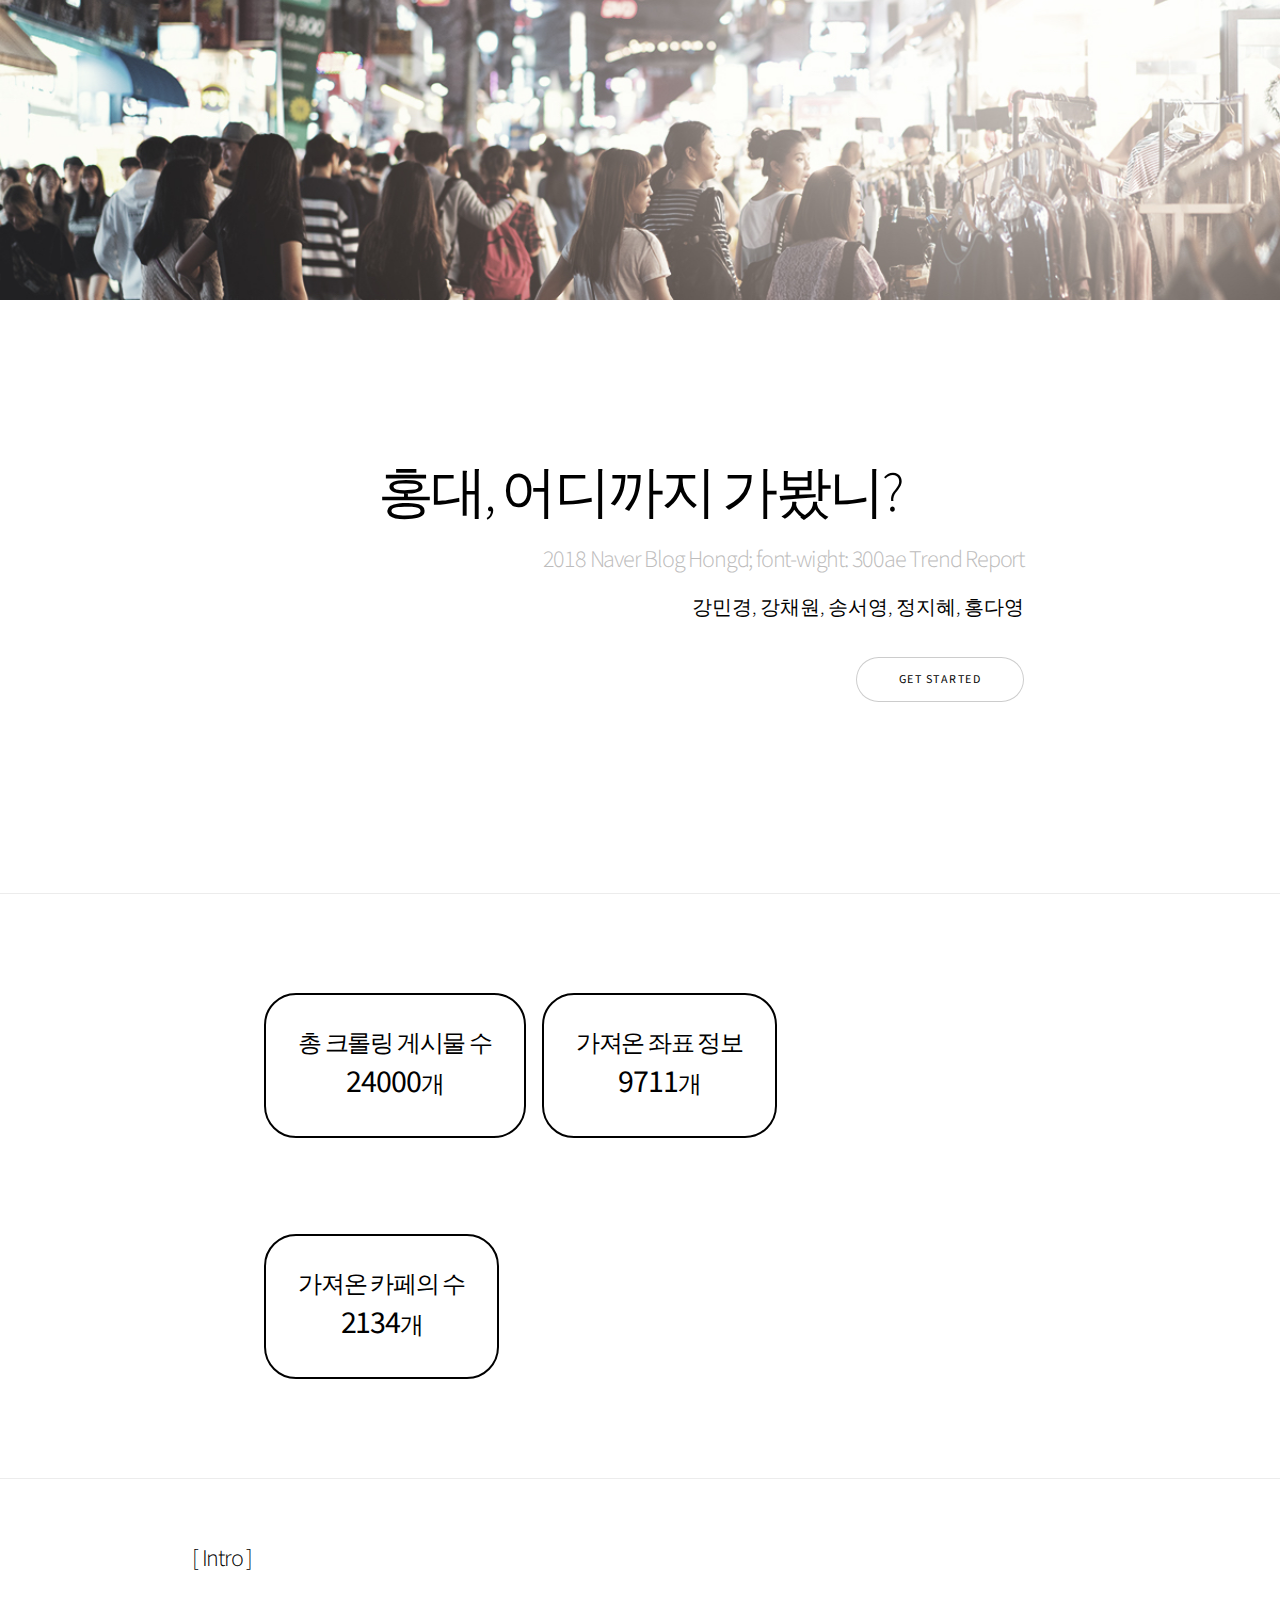
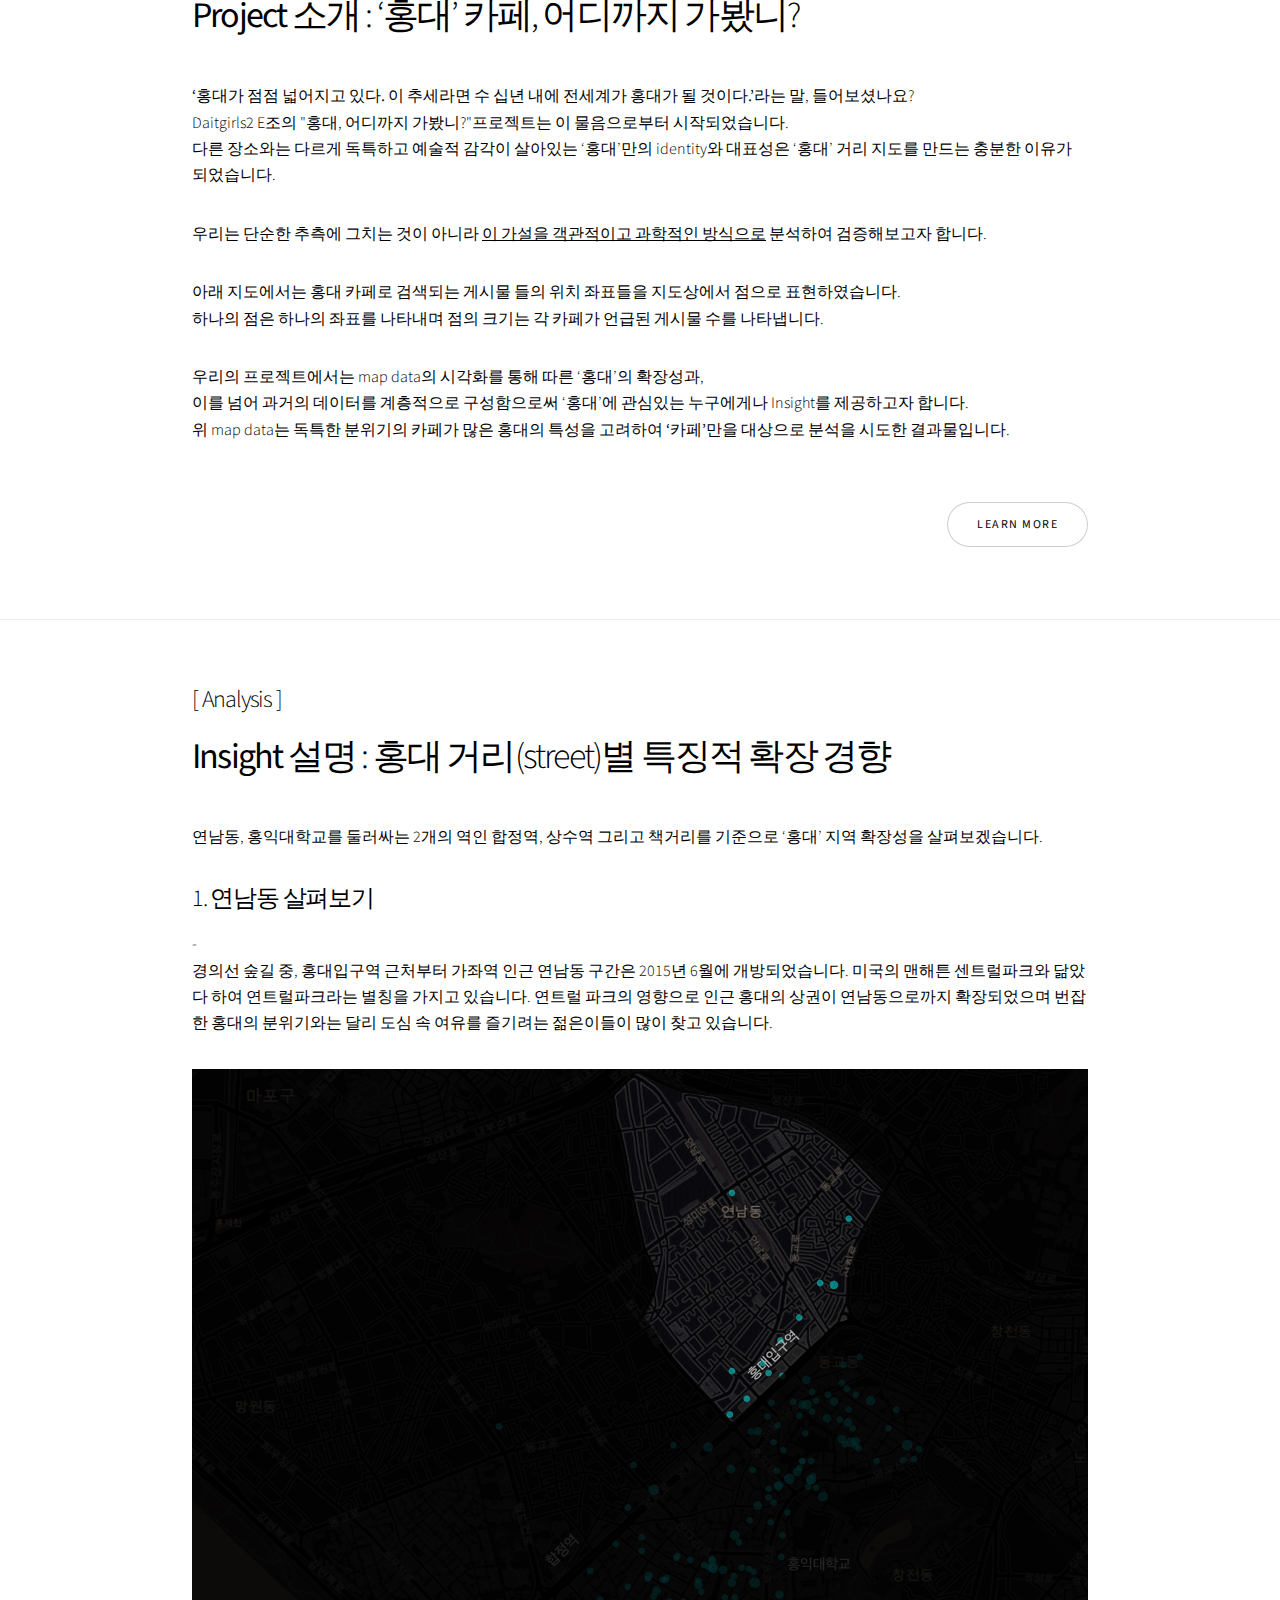
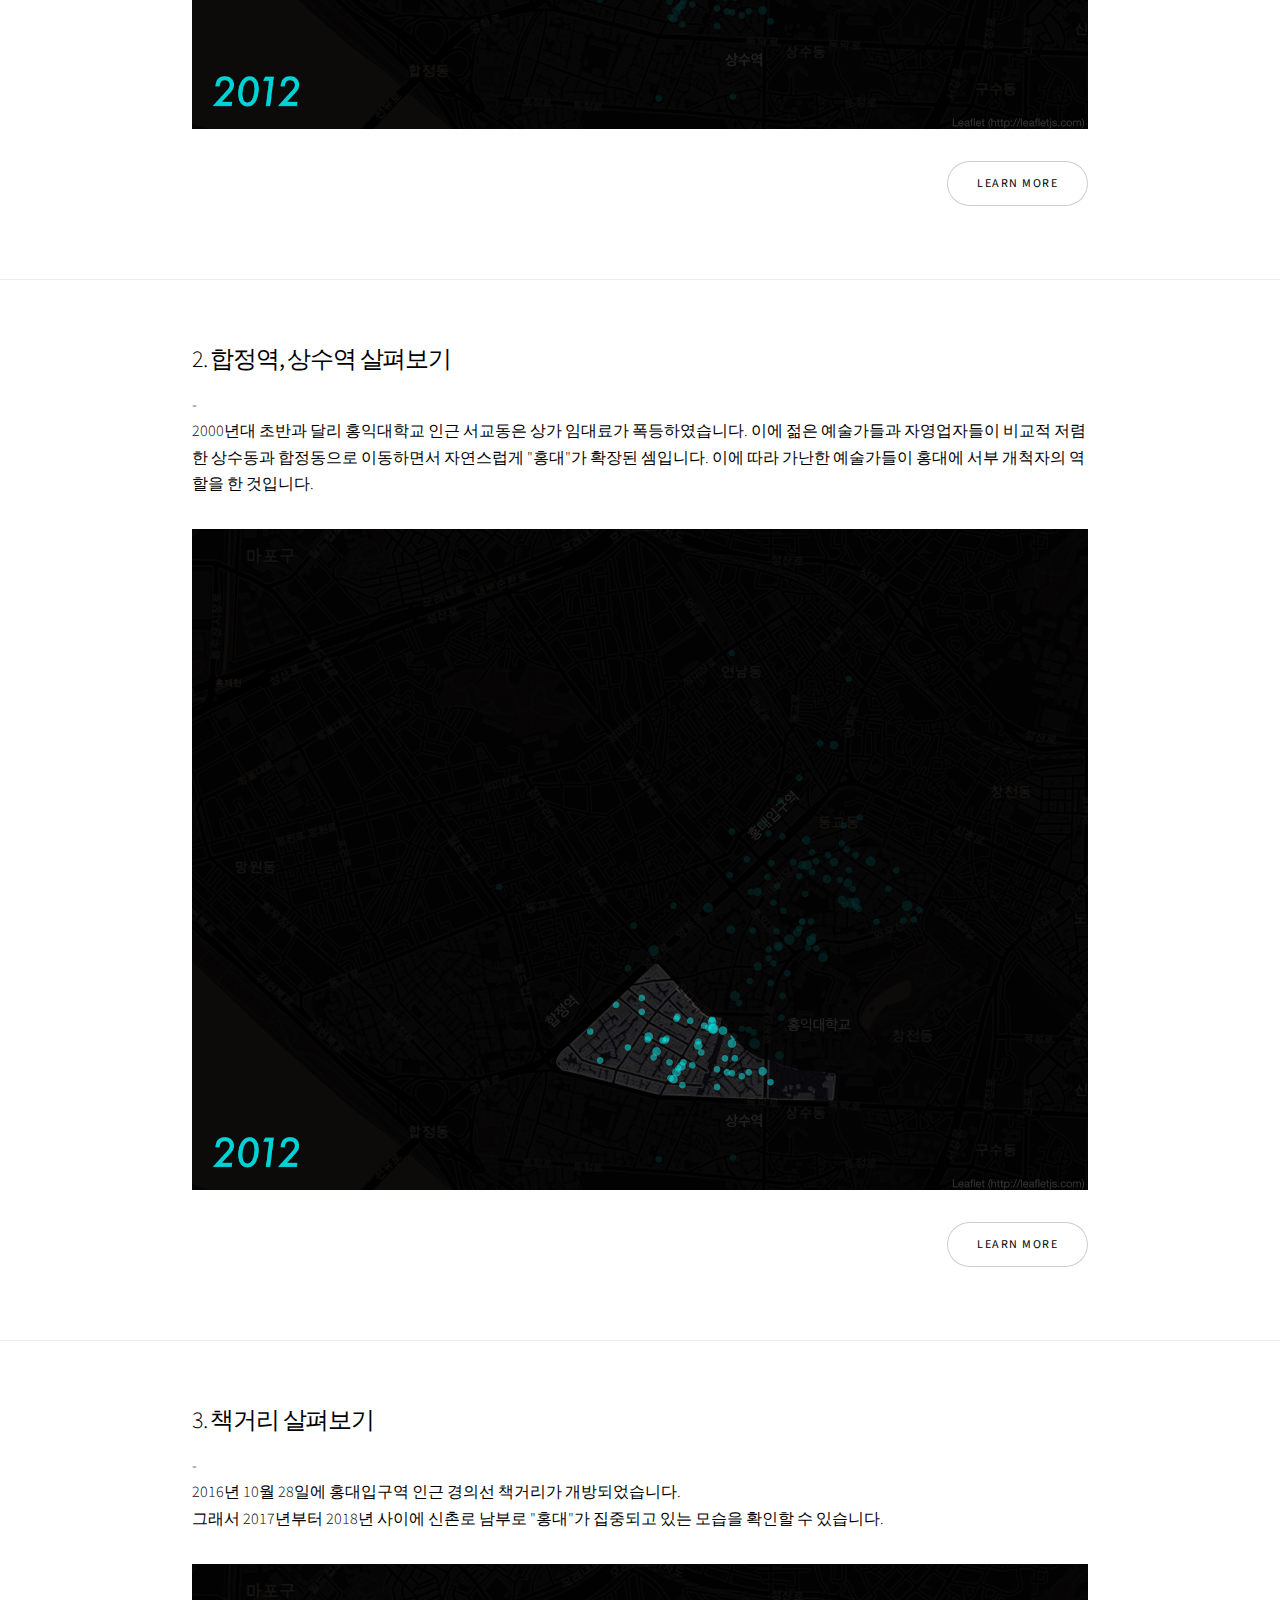
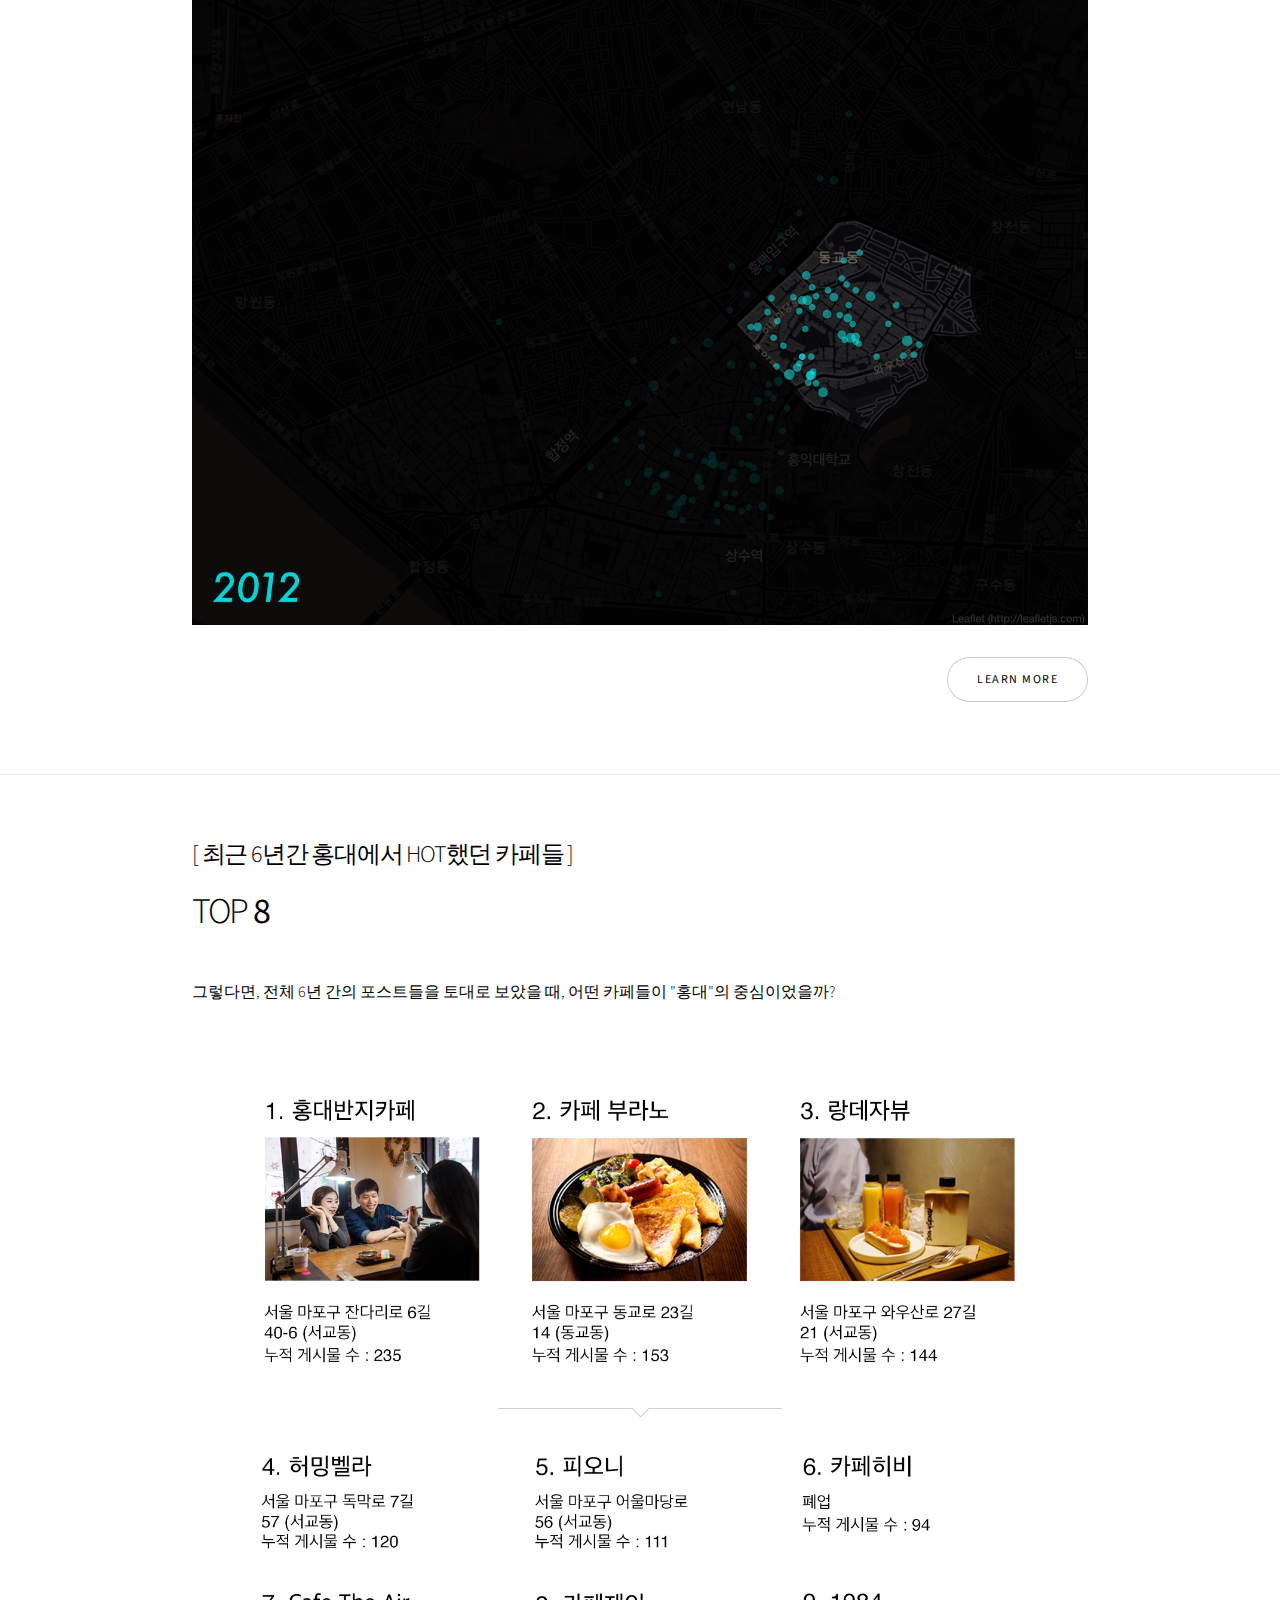
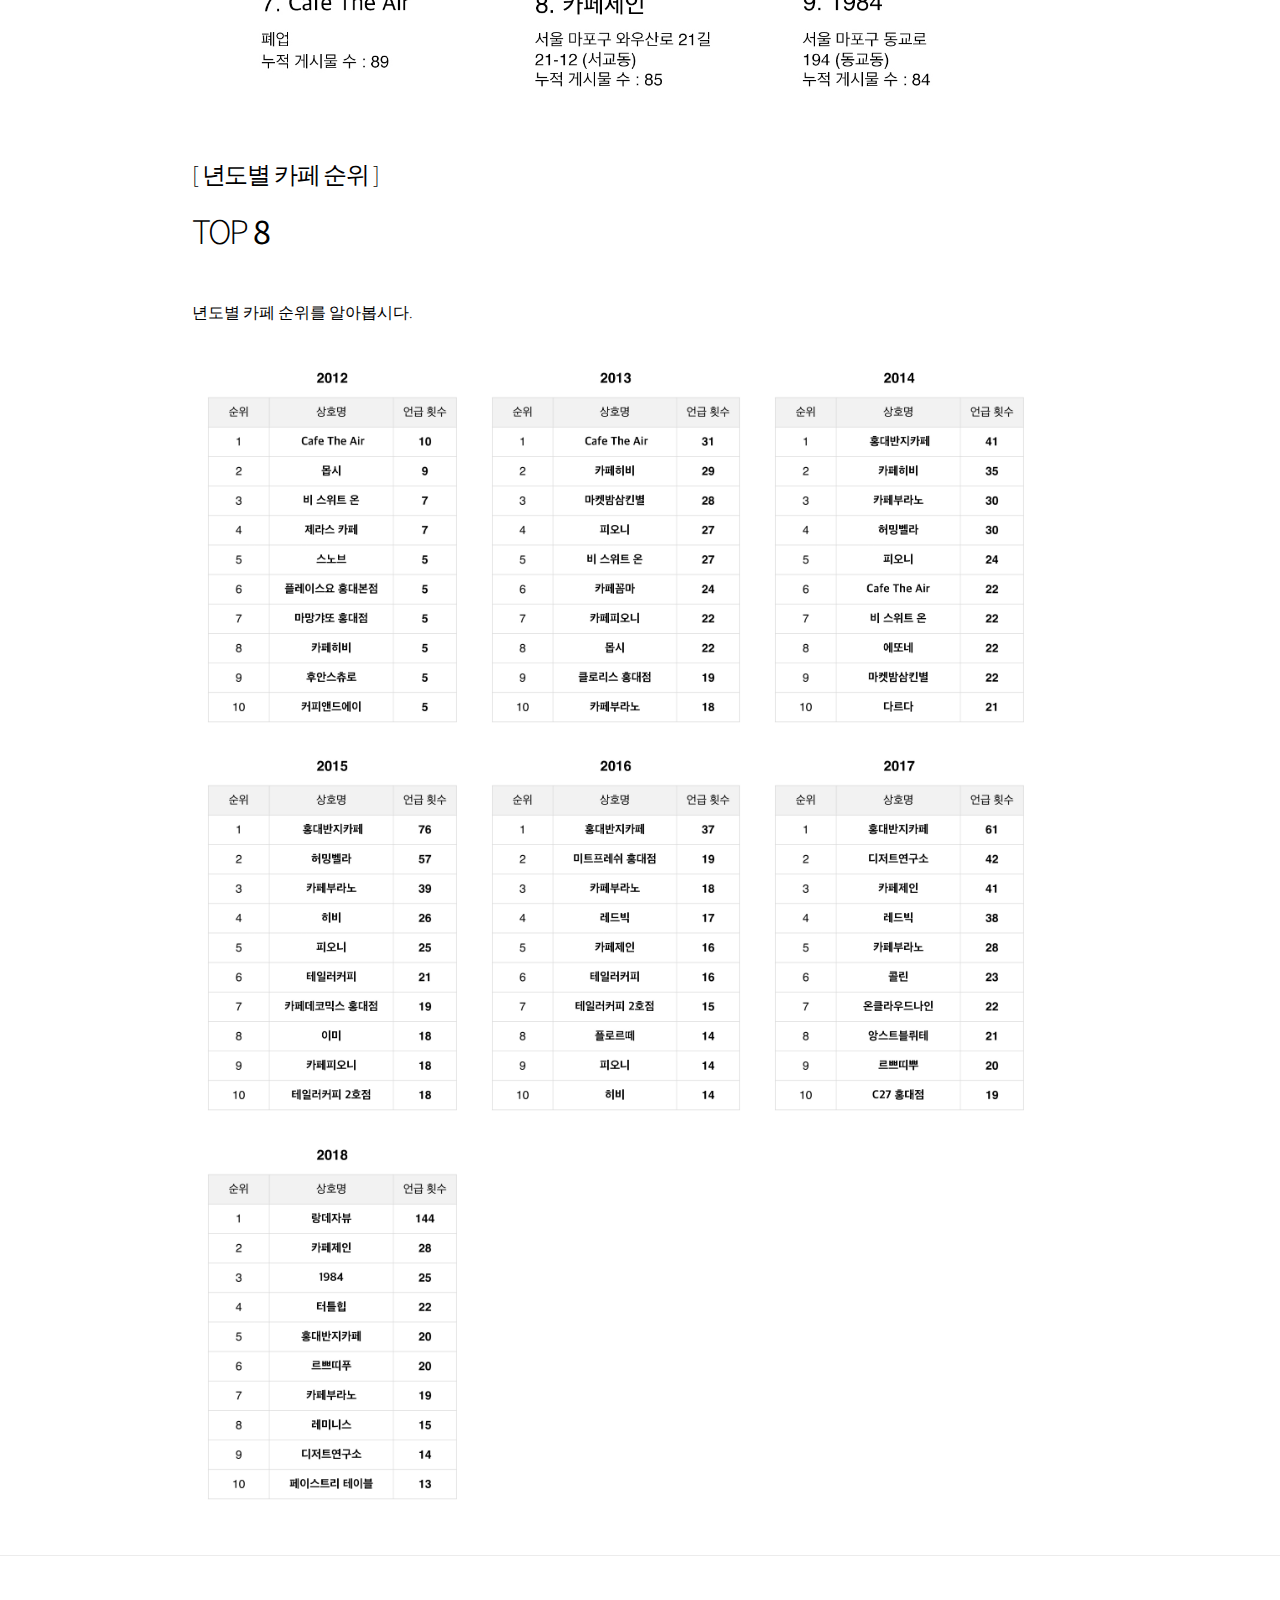
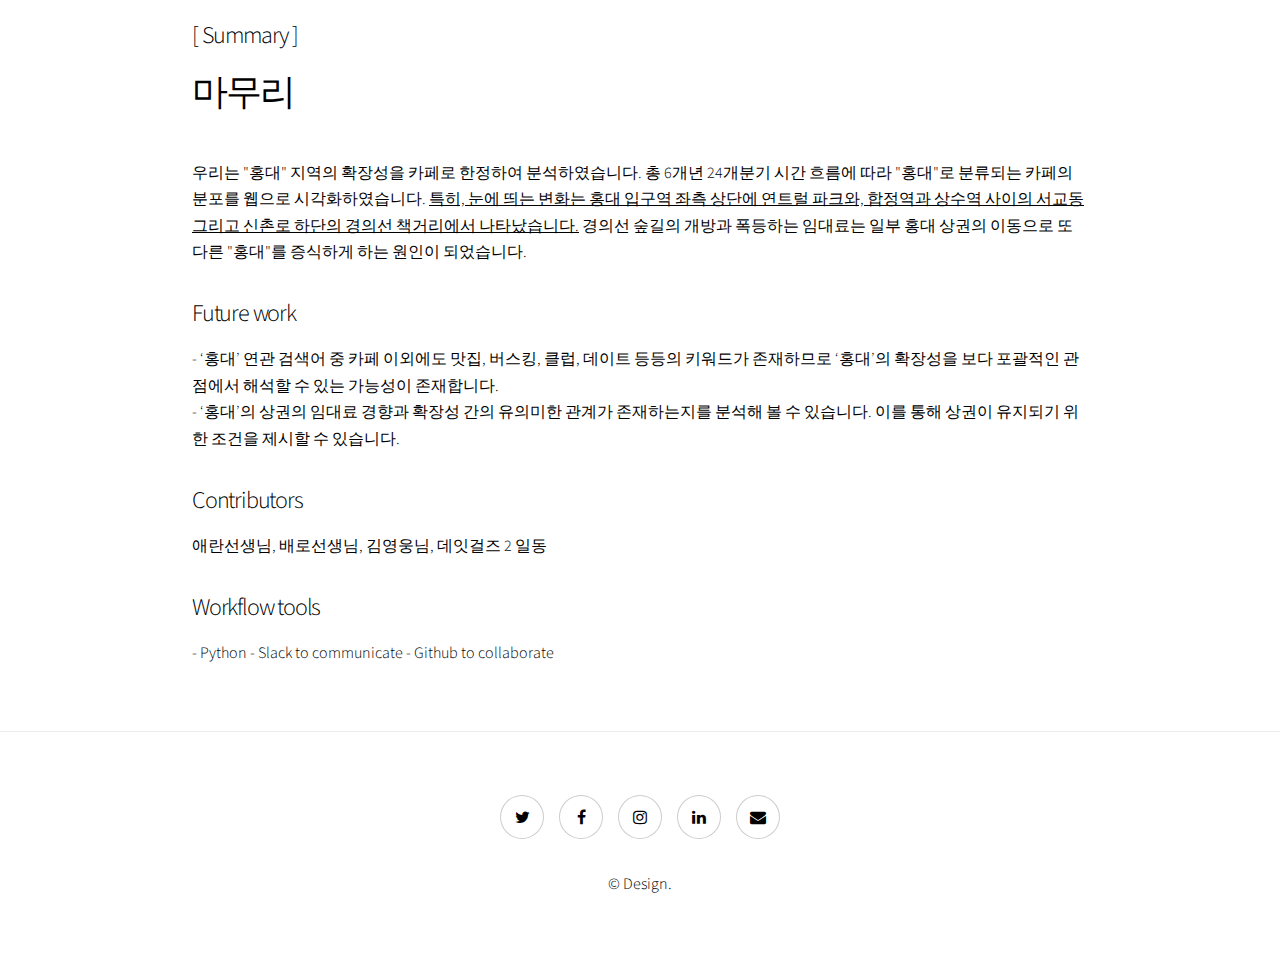
==== commit e1df43a8: "second commit" ====
--- a/index.html
+++ b/index.html
@@ -18,7 +18,7 @@
 				<!-- One -->
 					<section class="banner style1 orient-left content-align-left image-position-right fullscreen onload-image-fade-in onload-content-fade-right">
 						<div class="content">
-							<h1 style="text-align: center;"><b>홍대</b>, 어디까지 가봤니?</h1><h3 style="color: #bdbcbc; text-align: right;">2018 Naver Blog Hongdae Trend Report</h3>
+							<h1 style="text-align: center;"><b>홍대</b>, 어디까지 가봤니?</h1><h3 style="color: #bdbcbc; text-align: right;">2018 Naver Blog Hongd; font-wight: 300ae Trend Report</h3>
 
 							<p class="major" style="text-align: right;">강민경, 강채원, 송서영, 정지혜, 홍다영</p>
 
@@ -29,6 +29,22 @@
 						</div>
 					</section>
 
+					<section class="banner style1 orient-left content-align-left image-position-right fullscreen onload-image-fade-in onload-content-fade-right">
+						<div class="content">
+							<div style="justify-content:center;">
+								<div class="detail-box">
+									<h3 style="margin: 0">총 크롤링 게시물 수 <br /> <b><span style= "font-size:2rem; color:black;">24000</b>개</span></h3>
+								</div>
+								<div class="detail-box">
+									<h3 style="margin: 0">가져온 좌표 정보 <br /> <b><span style= "font-size:2rem; color:black;">9711</b>개</span></h3>
+								</div>
+								<div class="detail-box">
+									<h3 style="margin: 0">가져온 카페의 수 <br /> <b><span style= "font-size:2rem; color:black;">2134</b>개</span></h3>
+								</div>
+
+							</div>
+						</div>
+					</section>
 
 				<!-- Two -->
 					<section class="spotlight style1 orient-right content-align-left image-position-center onscroll-image-fade-in" id="first">
@@ -42,378 +58,163 @@
 							<p>아래 지도에서는 <b>홍대 카페</b>로 검색되는 게시물 들의 위치 좌표들을 지도상에서 점으로 표현하였습니다.<br />
 								하나의 점은 하나의 좌표를 나타내며 점의 크기는 각 카페가 언급된 게시물 수를 나타냅니다.</p>
 
-							  <ul class="yearly-map">
-							    <li><img src="images/img_normal/1.jpg" alt=""><h3>03분기</h3></li>
-							    <li><img src="images/img_normal/2.jpg" alt=""><h3>04분기</h3></li>
-							    <li><img src="images/img_normal/3.jpg" alt=""><h3>01분기</h3></li>
-							    <li><img src="images/img_normal/4.jpg" alt=""><h3>02분기</h3></li>
-							    <li><img src="images/img_normal/5.jpg" alt=""><h3>03분기</h3></li>
-							    <li><img src="images/img_normal/6.jpg" alt=""><h3>04분기</h3></li>
-							    <li><img src="images/img_normal/7.jpg" alt=""><h3>01분기</h3></li>
-							    <li><img src="images/img_normal/8.jpg" alt=""><h3>02분기</h3></li>
-							    <li><img src="images/img_normal/9.jpg" alt=""><h3>03분기</h3></li>
-							    <li><img src="images/img_normal/10.jpg" alt=""><h3>04분기</h3></li>
-							    <li><img src="images/img_normal/11.jpg" alt=""><h3>01분기</h3></li>
-							    <li><img src="images/img_normal/12.jpg" alt=""><h3>02분기</h3></li>
-							    <li><img src="images/img_normal/13.jpg" alt=""><h3>03분기</h3></li>
-							    <li><img src="images/img_normal/14.jpg" alt=""><h3>04분기</h3></li>
-							    <li><img src="images/img_normal/15.jpg" alt=""><h3>01분기</h3></li>
-							    <li><img src="images/img_normal/16.jpg" alt=""><h3>02분기</h3></li>
-							    <li><img src="images/img_normal/17.jpg" alt=""><h3>03분기</h3></li>
-							    <li><img src="images/img_normal/18.jpg" alt=""><h3>04분기</h3></li>
-							    <li><img src="images/img_normal/19.jpg" alt=""><h3>01분기</h3></li>
-							    <li><img src="images/img_normal/20.jpg" alt=""><h3>02분기</h3></li>
-							    <li><img src="images/img_normal/21.jpg" alt=""><h3>03분기</h3></li>
-							    <li><img src="images/img_normal/22.jpg" alt=""><h3>04분기</h3></li>
-							    <li><img src="images/img_normal/23.jpg" alt=""><h3>01분기</h3></li>
-							    <li><img src="images/img_normal/24.jpg" alt=""><h3>02분기</h3></li>
-							  </ul>
-								<br /><br /><br /><br /><br /><br /><br /><br /><br /><br /><br /><br /><br /><br /><br /><br /><br /><br /><br /><br />
-								<br /><br /><br /><br /><br /><br />
-							<p>
-								우리의 프로젝트에서는 map data의 시각화를 통해 따른 ‘홍대’의 확장성과, <br />
-								이를 넘어 과거의 데이터를 계층적으로 구성함으로써 ‘홍대’에 관심있는 누구에게나 Insight를 제공하고자 합니다.<br />
-								위 map data는 독특한 분위기의 카페가 많은 홍대의 특성을 고려하여 <b>‘카페’</b>만을 대상으로 분석을 시도한 결과물입니다.
+								<p>
+									우리의 프로젝트에서는 map data의 시각화를 통해 따른 ‘홍대’의 확장성과, <br />
+									이를 넘어 과거의 데이터를 계층적으로 구성함으로써 ‘홍대’에 관심있는 누구에게나 Insight를 제공하고자 합니다.<br />
+									위 map data는 독특한 분위기의 카페가 많은 홍대의 특성을 고려하여 <b>‘카페’</b>만을 대상으로 분석을 시도한 결과물입니다.
+								</p>
+
+								<img src="images/yearly.gif" alt="" style="width:100%;"/>
+								<ul class="actions stacked">
+									<li><a href="#second" class="button">Learn More</a></li>
+								</ul>
+
+							  <!-- <ul class="yearly-map">
+							    <li><img src="images/img_normal/1.jpg" alt=""></li>
+							    <li><img src="images/img_normal/2.jpg" alt=""></li>
+							    <li><img src="images/img_normal/3.jpg" alt=""></li>
+							    <li><img src="images/img_normal/4.jpg" alt=""></li>
+							    <li><img src="images/img_normal/5.jpg" alt=""></li>
+							    <li><img src="images/img_normal/6.jpg" alt=""></li>
+							    <li><img src="images/img_normal/7.jpg" alt=""></li>
+							    <li><img src="images/img_normal/8.jpg" alt=""></li>
+							    <li><img src="images/img_normal/9.jpg" alt=""></li>
+							    <li><img src="images/img_normal/10.jpg" alt=""></li>
+							    <li><img src="images/img_normal/11.jpg" alt=""></li>
+							    <li><img src="images/img_normal/12.jpg" alt=""></li>
+							    <li><img src="images/img_normal/13.jpg" alt=""></li>
+							    <li><img src="images/img_normal/14.jpg" alt=""></li>
+							    <li><img src="images/img_normal/15.jpg" alt=""></li>
+							    <li><img src="images/img_normal/16.jpg" alt=""></li>
+							    <li><img src="images/img_normal/17.jpg" alt=""></li>
+							    <li><img src="images/img_normal/18.jpg" alt=""></li>
+							    <li><img src="images/img_normal/19.jpg" alt=""></li>
+							    <li><img src="images/img_normal/20.jpg" alt=""></li>
+							    <li><img src="images/img_normal/21.jpg" alt=""></li>
+							    <li><img src="images/img_normal/22.jpg" alt=""></li>
+							    <li><img src="images/img_normal/23.jpg" alt=""></li>
+							    <li><img src="images/img_normal/24.jpg" alt=""></li>
+							  </ul> -->
+
+						</div>
+					</section>
+
+
+					<section class="spotlight style1 orient-right content-align-left image-position-center onscroll-image-fade-in" id="second">
+						<div class="content">
+							<h3>[ Analysis ]</h3><h2><b> Insight 설명</b> : 홍대 거리(street)별 특징적 확장 경향</h2><br />
+								<p><b>연남동</b>, 홍익대학교를 둘러싸는 2개의 역인 <b>합정역</b>, <b>상수역</b> 그리고 <b>책거리</b>를 기준으로 ‘홍대’ 지역 확장성을 살펴보겠습니다.</p>
+								<h3>1. <b>연남동</b> 살펴보기</h3> -
+								<p>
+									경의선 숲길 중, 홍대입구역 근처부터 가좌역 인근 연남동 구간은 2015년 6월에 개방되었습니다. 미국의 맨해튼 센트럴파크와 닮았다 하여 <b>연트럴파크</b>라는 별칭을 가지고 있습니다.
+									연트럴 파크의 영향으로 인근 홍대의 상권이 연남동으로까지 확장되었으며 번잡한 홍대의 분위기와는 달리 도심 속 여유를 즐기려는 젊은이들이 많이 찾고 있습니다.
+								</p>
+								<img src="images/gif/Yeonnamdong.gif" alt="" style="display: block;width: 100%;"/>
+							<p>
+
 							</p>
 
-
-							<ul class="actions stacked">
-								<li><a href="#second" class="button">Learn More</a></li>
-							</ul>
-						</div>
-					</section>
-
-
-					<section class="spotlight style1 orient-right content-align-left image-position-center onscroll-image-fade-in" id="second">
-						<div class="content">
-							<h3>[ Analysis ]</h3><h2><b> Insight 설명</b> : 홍대 거리(street)별 특징적 확장 경향</h2><br />
-								<p></p>
-							  <ul class="yearly-map">
-							    <!-- <li><img src="images/img_normal/1.jpg" alt=""><h3>03분기</h3></li>
-							    <li><img src="images/img_normal/2.jpg" alt=""><h3>04분기</h3></li>
-							    <li><img src="images/img_normal/3.jpg" alt=""><h3>01분기</h3></li>
-							    <li><img src="images/img_normal/4.jpg" alt=""><h3>02분기</h3></li>
-							    <li><img src="images/img_normal/5.jpg" alt=""><h3>03분기</h3></li>
-							    <li><img src="images/img_normal/6.jpg" alt=""><h3>04분기</h3></li>
-							    <li><img src="images/img_normal/7.jpg" alt=""><h3>01분기</h3></li>
-							    <li><img src="images/img_normal/8.jpg" alt=""><h3>02분기</h3></li>
-							    <li><img src="images/img_normal/9.jpg" alt=""><h3>03분기</h3></li>
-							    <li><img src="images/img_normal/10.jpg" alt=""><h3>04분기</h3></li>
-							    <li><img src="images/img_normal/11.jpg" alt=""><h3>01분기</h3></li>
-							    <li><img src="images/img_normal/12.jpg" alt=""><h3>02분기</h3></li>
-							    <li><img src="images/img_normal/13.jpg" alt=""><h3>03분기</h3></li>
-							    <li><img src="images/img_normal/14.jpg" alt=""><h3>04분기</h3></li>
-							    <li><img src="images/img_normal/15.jpg" alt=""><h3>01분기</h3></li>
-							    <li><img src="images/img_normal/16.jpg" alt=""><h3>02분기</h3></li>
-							    <li><img src="images/img_normal/17.jpg" alt=""><h3>03분기</h3></li>
-							    <li><img src="images/img_normal/18.jpg" alt=""><h3>04분기</h3></li>
-							    <li><img src="images/img_normal/19.jpg" alt=""><h3>01분기</h3></li>
-							    <li><img src="images/img_normal/20.jpg" alt=""><h3>02분기</h3></li>
-							    <li><img src="images/img_normal/21.jpg" alt=""><h3>03분기</h3></li>
-							    <li><img src="images/img_normal/22.jpg" alt=""><h3>04분기</h3></li>
-							    <li><img src="images/img_normal/23.jpg" alt=""><h3>01분기</h3></li>
-							    <li><img src="images/img_normal/24.jpg" alt=""><h3>02분기</h3></li>
-							  </ul>
-								<br /><br /><br /><br /><br /><br /><br /><br /><br /><br /><br /><br /><br /><br /><br /><br /><br /><br /><br /><br />
-								<br /><br /><br /><br /><br /><br /> -->
-							<p>
-								우리의 프로젝트에서는 map data 시각화를 통하여 이 가상의 공간인 ‘홍대’의 확장성과 이를 넘어 과거의 데이터를 계층적으로 구성함으로써 ‘홍대’에 관심있는 누구에게나 Insight를 제공하고자 한다.
-	위 map data는 독특한 분위기의 카페가 많은 홍대의 특성을 고려하여 ‘카페’만을 대상으로 분석을 시도한 결과물이다.
+							<ul class="actions stacked">
+								<li><a href="#third" class="button">Learn More</a></li>
+							</ul>
+						</div>
+
+					</section>
+
+					<section class="spotlight style1 orient-right content-align-left image-position-center onscroll-image-fade-in" id="third">
+						<div class="content">
+								<h3>2. <b>합정역, 상수역</b> 살펴보기</h3> -
+								<p>
+									2000년대 초반과 달리 홍익대학교 인근 서교동은 상가 임대료가 폭등하였습니다. 이에 젊은 예술가들과 자영업자들이 비교적 저렴한 상수동과 합정동으로 이동하면서 자연스럽게
+									"홍대"가 확장된 셈입니다. 이에 따라 가난한 예술가들이 홍대에 서부 개척자의 역할을 한 것입니다.
+								</p>
+
+								<img src="images/gif/Seogyo.gif" alt="" style="display: block;width: 100%;"/>
+							<p>
+
+							<p>
+
 							</p>
 
-
-							<ul class="actions stacked">
-								<li><a href="#" class="button">Learn More</a></li>
-							</ul>
-						</div>
-
-					</section>
-
-
-
-
-
-				<!-- Three -->
-					<!-- <section class="spotlight style1 orient-left content-align-left image-position-center onscroll-image-fade-in">
-						<div class="content">
-							<h2>Tempus adipiscing</h2>
-							<p>Lorem ipsum dolor sit amet, consectetur adipiscing elit. Morbi id ante sed ex pharetra lacinia sit amet vel massa. Donec facilisis laoreet nulla eu bibendum. Donec ut ex risus. Fusce lorem lectus, pharetra pretium massa et, hendrerit vestibulum odio lorem ipsum dolor sit amet.</p>
-							<ul class="actions stacked">
-								<li><a href="#" class="button">Learn More</a></li>
-							</ul>
-						</div>
-						<div class="image">
-							<img src="images/spotlight02.jpg" alt="" />
-						</div>
-					</section> -->
-
-				<!-- Four -->
-					<!-- <section class="spotlight style1 orient-right content-align-left image-position-center onscroll-image-fade-in">
-						<div class="content">
-							<h2>Pharetra etiam nulla</h2>
-							<p>Lorem ipsum dolor sit amet, consectetur adipiscing elit. Morbi id ante sed ex pharetra lacinia sit amet vel massa. Donec facilisis laoreet nulla eu bibendum. Donec ut ex risus. Fusce lorem lectus, pharetra pretium massa et, hendrerit vestibulum odio lorem ipsum dolor sit amet.</p>
-							<ul class="actions stacked">
-								<li><a href="#" class="button">Learn More</a></li>
-							</ul>
-						</div>
-						<div class="image">
-							<img src="images/spotlight03.jpg" alt="" />
-						</div>
-					</section> -->
-
-				<!-- Five -->
-					<section class="wrapper style1 align-center">
-						<div class="inner">
-							<h2>Massa sed condimentum</h2>
-							<p>Lorem ipsum dolor sit amet, consectetur adipiscing elit. Morbi id ante sed ex pharetra lacinia sit amet vel massa. Donec facilisis laoreet nulla eu bibendum. Donec ut ex risus. Fusce lorem lectus, pharetra pretium massa et, hendrerit vestibulum odio lorem ipsum.</p>
-						</div>
-
-						<!-- Gallery -->
-							<div class="gallery style2 medium lightbox onscroll-fade-in">
-								<article>
-									<a href="images/gallery/fulls/01.jpg" class="image">
-										<img src="images/gallery/thumbs/01.jpg" alt="" />
-									</a>
-									<div class="caption">
-										<h3>Ipsum Dolor</h3>
-										<p>Lorem ipsum dolor amet, consectetur magna etiam elit. Etiam sed ultrices.</p>
-										<ul class="actions fixed">
-											<li><span class="button small">Details</span></li>
-										</ul>
-									</div>
-								</article>
-								<article>
-									<a href="images/gallery/fulls/02.jpg" class="image">
-										<img src="images/gallery/thumbs/02.jpg" alt="" />
-									</a>
-									<div class="caption">
-										<h3>Feugiat Lorem</h3>
-										<p>Lorem ipsum dolor amet, consectetur magna etiam elit. Etiam sed ultrices.</p>
-										<ul class="actions fixed">
-											<li><span class="button small">Details</span></li>
-										</ul>
-									</div>
-								</article>
-								<article>
-									<a href="images/gallery/fulls/03.jpg" class="image">
-										<img src="images/gallery/thumbs/03.jpg" alt="" />
-									</a>
-									<div class="caption">
-										<h3>Magna Amet</h3>
-										<p>Lorem ipsum dolor amet, consectetur magna etiam elit. Etiam sed ultrices.</p>
-										<ul class="actions fixed">
-											<li><span class="button small">Details</span></li>
-										</ul>
-									</div>
-								</article>
-								<article>
-									<a href="images/gallery/fulls/04.jpg" class="image">
-										<img src="images/gallery/thumbs/04.jpg" alt="" />
-									</a>
-									<div class="caption">
-										<h3>Sed Tempus</h3>
-										<p>Lorem ipsum dolor amet, consectetur magna etiam elit. Etiam sed ultrices.</p>
-										<ul class="actions fixed">
-											<li><span class="button small">Details</span></li>
-										</ul>
-									</div>
-								</article>
-								<article>
-									<a href="images/gallery/fulls/05.jpg" class="image">
-										<img src="images/gallery/thumbs/05.jpg" alt="" />
-									</a>
-									<div class="caption">
-										<h3>Ultrices Magna</h3>
-										<p>Lorem ipsum dolor amet, consectetur magna etiam elit. Etiam sed ultrices.</p>
-										<ul class="actions fixed">
-											<li><span class="button small">Details</span></li>
-										</ul>
-									</div>
-								</article>
-								<article>
-									<a href="images/gallery/fulls/06.jpg" class="image">
-										<img src="images/gallery/thumbs/06.jpg" alt="" />
-									</a>
-									<div class="caption">
-										<h3>Sed Tempus</h3>
-										<p>Lorem ipsum dolor amet, consectetur magna etiam elit. Etiam sed ultrices.</p>
-										<ul class="actions fixed">
-											<li><span class="button small">Details</span></li>
-										</ul>
-									</div>
-								</article>
-								<article>
-									<a href="images/gallery/fulls/07.jpg" class="image">
-										<img src="images/gallery/thumbs/07.jpg" alt="" />
-									</a>
-									<div class="caption">
-										<h3>Ipsum Lorem</h3>
-										<p>Lorem ipsum dolor amet, consectetur magna etiam elit. Etiam sed ultrices.</p>
-										<ul class="actions fixed">
-											<li><span class="button small">Details</span></li>
-										</ul>
-									</div>
-								</article>
-								<article>
-									<a href="images/gallery/fulls/08.jpg" class="image">
-										<img src="images/gallery/thumbs/08.jpg" alt="" />
-									</a>
-									<div class="caption">
-										<h3>Magna Risus</h3>
-										<p>Lorem ipsum dolor amet, consectetur magna etiam elit. Etiam sed ultrices.</p>
-										<ul class="actions fixed">
-											<li><span class="button small">Details</span></li>
-										</ul>
-									</div>
-								</article>
-								<article>
-									<a href="images/gallery/fulls/09.jpg" class="image">
-										<img src="images/gallery/thumbs/09.jpg" alt="" />
-									</a>
-									<div class="caption">
-										<h3>Tempus Dolor</h3>
-										<p>Lorem ipsum dolor amet, consectetur magna etiam elit. Etiam sed ultrices.</p>
-										<ul class="actions fixed">
-											<li><span class="button small">Details</span></li>
-										</ul>
-									</div>
-								</article>
-								<article>
-									<a href="images/gallery/fulls/10.jpg" class="image">
-										<img src="images/gallery/thumbs/10.jpg" alt="" />
-									</a>
-									<div class="caption">
-										<h3>Sed Etiam</h3>
-										<p>Lorem ipsum dolor amet, consectetur magna etiam elit. Etiam sed ultrices.</p>
-										<ul class="actions fixed">
-											<li><span class="button small">Details</span></li>
-										</ul>
-									</div>
-								</article>
-								<article>
-									<a href="images/gallery/fulls/11.jpg" class="image">
-										<img src="images/gallery/thumbs/11.jpg" alt="" />
-									</a>
-									<div class="caption">
-										<h3>Magna Lorem</h3>
-										<p>Lorem ipsum dolor amet, consectetur magna etiam elit. Etiam sed ultrices.</p>
-										<ul class="actions fixed">
-											<li><span class="button small">Details</span></li>
-										</ul>
-									</div>
-								</article>
-								<article>
-									<a href="images/gallery/fulls/12.jpg" class="image">
-										<img src="images/gallery/thumbs/12.jpg" alt="" />
-									</a>
-									<div class="caption">
-										<h3>Ipsum Dolor</h3>
-										<p>Lorem ipsum dolor amet, consectetur magna etiam elit. Etiam sed ultrices.</p>
-										<ul class="actions fixed">
-											<li><span class="button small">Details</span></li>
-										</ul>
-									</div>
-								</article>
-							</div>
-
-					</section>
-
-				<!-- Six -->
-					<section class="wrapper style1 align-center">
-						<div class="inner">
-							<h2>Ipsum sed consequat</h2>
-							<p>Lorem ipsum dolor sit amet, consectetur adipiscing elit. Morbi id ante sed ex pharetra lacinia sit amet vel massa. Donec facilisis laoreet nulla eu bibendum. Donec ut ex risus. Fusce lorem lectus, pharetra pretium massa et, hendrerit vestibulum odio lorem ipsum.</p>
-							<div class="items style1 medium onscroll-fade-in">
-								<section>
-									<span class="icon style2 major fa-diamond"></span>
-									<h3>Lorem</h3>
-									<p>Lorem ipsum dolor sit amet, consectetur adipiscing elit. Morbi dui turpis, cursus eget orci amet aliquam congue semper. Etiam eget ultrices risus nec tempor elit.</p>
-								</section>
-								<section>
-									<span class="icon style2 major fa-save"></span>
-									<h3>Ipsum</h3>
-									<p>Lorem ipsum dolor sit amet, consectetur adipiscing elit. Morbi dui turpis, cursus eget orci amet aliquam congue semper. Etiam eget ultrices risus nec tempor elit.</p>
-								</section>
-								<section>
-									<span class="icon style2 major fa-bar-chart"></span>
-									<h3>Dolor</h3>
-									<p>Lorem ipsum dolor sit amet, consectetur adipiscing elit. Morbi dui turpis, cursus eget orci amet aliquam congue semper. Etiam eget ultrices risus nec tempor elit.</p>
-								</section>
-								<section>
-									<span class="icon style2 major fa-wifi"></span>
-									<h3>Amet</h3>
-									<p>Lorem ipsum dolor sit amet, consectetur adipiscing elit. Morbi dui turpis, cursus eget orci amet aliquam congue semper. Etiam eget ultrices risus nec tempor elit.</p>
-								</section>
-								<section>
-									<span class="icon style2 major fa-cog"></span>
-									<h3>Magna</h3>
-									<p>Lorem ipsum dolor sit amet, consectetur adipiscing elit. Morbi dui turpis, cursus eget orci amet aliquam congue semper. Etiam eget ultrices risus nec tempor elit.</p>
-								</section>
-								<section>
-									<span class="icon style2 major fa-paper-plane"></span>
-									<h3>Tempus</h3>
-									<p>Lorem ipsum dolor sit amet, consectetur adipiscing elit. Morbi dui turpis, cursus eget orci amet aliquam congue semper. Etiam eget ultrices risus nec tempor elit.</p>
-								</section>
-								<section>
-									<span class="icon style2 major fa-desktop"></span>
-									<h3>Aliquam</h3>
-									<p>Lorem ipsum dolor sit amet, consectetur adipiscing elit. Morbi dui turpis, cursus eget orci amet aliquam congue semper. Etiam eget ultrices risus nec tempor elit.</p>
-								</section>
-								<section>
-									<span class="icon style2 major fa-refresh"></span>
-									<h3>Elit</h3>
-									<p>Lorem ipsum dolor sit amet, consectetur adipiscing elit. Morbi dui turpis, cursus eget orci amet aliquam congue semper. Etiam eget ultrices risus nec tempor elit.</p>
-								</section>
-								<section>
-									<span class="icon style2 major fa-hashtag"></span>
-									<h3>Morbi</h3>
-									<p>Lorem ipsum dolor sit amet, consectetur adipiscing elit. Morbi dui turpis, cursus eget orci amet aliquam congue semper. Etiam eget ultrices risus nec tempor elit.</p>
-								</section>
-								<section>
-									<span class="icon style2 major fa-bolt"></span>
-									<h3>Turpis</h3>
-									<p>Lorem ipsum dolor sit amet, consectetur adipiscing elit. Morbi dui turpis, cursus eget orci amet aliquam congue semper. Etiam eget ultrices risus nec tempor elit.</p>
-								</section>
-								<section>
-									<span class="icon style2 major fa-envelope"></span>
-									<h3>Ultrices</h3>
-									<p>Lorem ipsum dolor sit amet, consectetur adipiscing elit. Morbi dui turpis, cursus eget orci amet aliquam congue semper. Etiam eget ultrices risus nec tempor elit.</p>
-								</section>
-								<section>
-									<span class="icon style2 major fa-leaf"></span>
-									<h3>Risus</h3>
-									<p>Lorem ipsum dolor sit amet, consectetur adipiscing elit. Morbi dui turpis, cursus eget orci amet aliquam congue semper. Etiam eget ultrices risus nec tempor elit.</p>
-								</section>
-							</div>
-						</div>
-					</section>
-
-				<!-- Seven -->
-					<section class="wrapper style1 align-center">
-						<div class="inner medium">
-							<h2>Get in touch</h2>
-							<form method="post" action="#">
-								<div class="fields">
-									<div class="field half">
-										<label for="name">Name</label>
-										<input type="text" name="name" id="name" value="" />
-									</div>
-									<div class="field half">
-										<label for="email">Email</label>
-										<input type="email" name="email" id="email" value="" />
-									</div>
-									<div class="field">
-										<label for="message">Message</label>
-										<textarea name="message" id="message" rows="6"></textarea>
-									</div>
-								</div>
-								<ul class="actions special">
-									<li><input type="submit" name="submit" id="submit" value="Send Message" /></li>
-								</ul>
-							</form>
-
-						</div>
-					</section>
+							<ul class="actions stacked">
+								<li><a href="#fourth" class="button">Learn More</a></li>
+							</ul>
+						</div>
+
+					</section>
+
+					<section class="spotlight style1 orient-right content-align-left image-position-center onscroll-image-fade-in" id="fourth">
+						<div class="content">
+								<h3>3. <b>책거리</b> 살펴보기</h3> -
+								<p>2016년 10월 28일에 홍대입구역 인근 <b>경의선 책거리</b>가 개방되었습니다.<br />
+									 그래서 2017년부터 2018년 사이에 <b>신촌로 남부</b>로 "홍대"가 집중되고 있는 모습을 확인할 수 있습니다.</p>
+
+								<img src="images/gif/Donggyo.gif" alt="" style="display: block;width: 100%;"/>
+
+							<p>
+
+							</p>
+
+							<ul class="actions stacked">
+								<li><a href="#fifth" class="button">Learn More</a></li>
+							</ul>
+						</div>
+
+					</section>
+
+					<section class="spotlight style1 orient-right content-align-left image-position-center onscroll-image-fade-in" id="fifth">
+						<div class="content">
+							<h3>[ 최근 6년간 홍대에서 HOT했던 카페들 ]</h3><h2> TOP <b> 8 </b></h2><br />
+								<p>그렇다면, 전체 6년 간의 포스트들을 토대로 보았을 때, 어떤 카페들이 "<b>홍대</b>"의 중심이었을까?</p>
+								<img src="images/cafe-top8.jpeg" alt="" style="width:100%;"/>
+
+
+							<h3>[ 년도별 카페 순위 ]</h3><h2> TOP <b> 8 </b></h2><br />
+							<p>년도별 카페 순위를 알아봅시다.</p>
+							<img src="images/year-order/year-1.jpg" alt="" style="width: 31.333%;"/>
+							<img src="images/year-order/year-2.jpg" alt="" style="width: 31.333%;"/>
+							<img src="images/year-order/year-3.jpg" alt="" style="width: 31.333%;"/>
+							<img src="images/year-order/year-4.jpg" alt="" style="width: 31.333%;"/>
+							<img src="images/year-order/year-5.jpg" alt="" style="width: 31.333%;"/>
+							<img src="images/year-order/year-6.jpg" alt="" style="width: 31.333%;"/>
+							<img src="images/year-order/year-7.jpg" alt="" style="width: 31.333%;"/>
+
+
+						</div>
+					</section>
+
+					<section class="spotlight style1 orient-right content-align-left image-position-center onscroll-image-fade-in" id="sixth">
+						<div class="content">
+							<h3>[ Summary ]</h3><h2> <b>마무리</b></h2><br />
+
+								<p>
+									우리는 "홍대" 지역의 확장성을 카페로 한정하여 분석하였습니다. 총 6개년 24개분기 시간 흐름에 따라 "홍대"로 분류되는 카페의 분포를
+									웹으로 시각화하였습니다. <u>특히, 눈에 띄는 변화는 홍대 입구역 좌측 상단에 연트럴 파크와, 합정역과 상수역 사이의 서교동 그리고 신촌로 하단의 경의선 책거리에서
+									나타났습니다.</u> 경의선 숲길의 개방과 폭등하는 임대료는 일부 홍대 상권의 이동으로 또다른 "홍대"를 증식하게 하는 원인이 되었습니다.
+								</p>
+
+								<h3>Future work</h3>
+								<p>
+								- ‘<b>홍대</b>’ 연관 검색어 중 카페 이외에도 맛집, 버스킹, 클럽, 데이트 등등의 키워드가 존재하므로 ‘홍대’의 확장성을 보다 포괄적인 관점에서 해석할 수 있는 가능성이 존재합니다.<br />
+								- ‘<b>홍대</b>’의 상권의 임대료 경향과 확장성 간의 유의미한 관계가 존재하는지를 분석해 볼 수 있습니다. 이를 통해 상권이 유지되기 위한 조건을 제시할 수 있습니다.
+								</p>
+
+								<h3>Contributors</h3>
+								<p>
+									애란선생님, 배로선생님, 김영웅님, 데잇걸즈 2 일동
+								</p>
+
+								<h3>Workflow tools</h3>
+								<p>
+									- Python
+									- Slack to communicate
+									- Github to collaborate
+								</p>
+
+						</div>
+
+					</section>
+
 
 				<!-- Footer -->
 					<footer class="wrapper style1 align-center">
--- a/assets/css/main.css
+++ b/assets/css/main.css
@@ -2066,6 +2066,19 @@
 		#wrapper > section.banner.style1.orient-left.content-align-left.image-position-right.fullscreen.onload-image-fade-in.onload-content-fade-right > div > ul > li {
 			text-align: right;
 		}
+
+.detail-box {
+	border: 2px solid black;
+	padding: 2rem;
+	margin: 3rem 0.5rem;
+	display: flex;
+	position: relative;
+	float: left;
+	text-align: center;
+	border-radius: 2rem;
+
+}
+
 
 /* Box */
 
@@ -2786,6 +2799,7 @@
 		ul.actions li {
 			padding: 0 0 0 1rem;
 			vertical-align: middle;
+			text-align: right;
 		}
 
 		ul.actions.special {
@@ -3530,7 +3544,7 @@
 		@media screen and (max-width: 1680px) {
 
 			.banner.style1 .content {
-				padding: 5rem 5rem 3rem 5rem ;
+				padding: 3rem 0rem 3rem 0rem;
 			}
 
 		}
@@ -3538,7 +3552,7 @@
 		@media screen and (max-width: 1280px) {
 
 			.banner.style1 .content {
-				padding: 0rem 4rem 2rem 4rem ;
+				padding: 2rem 0rem;
 			}
 
 		}
@@ -3556,6 +3570,7 @@
 			.banner.style1 .content {
 				padding: 2.5rem 2rem 0.5rem 2rem ;
 			}
+
 
 		}
 
@@ -4941,6 +4956,10 @@
 				padding: 5rem 5rem 3rem 5rem ;
 				height: 100%;
 			}
+			/* #first {
+		    height: 1350px;
+			} */
+
 
 		}
 
@@ -8613,7 +8632,7 @@
 		#wrapper.divided > * {
 			box-shadow: inset 0 1px 0 0 rgba(0, 0, 0, 0.075);
 			overflow: visible;
-			height: 100%;
+			/* height: 100%; */
 		}
 
 			#wrapper.divided > *:first-child {
